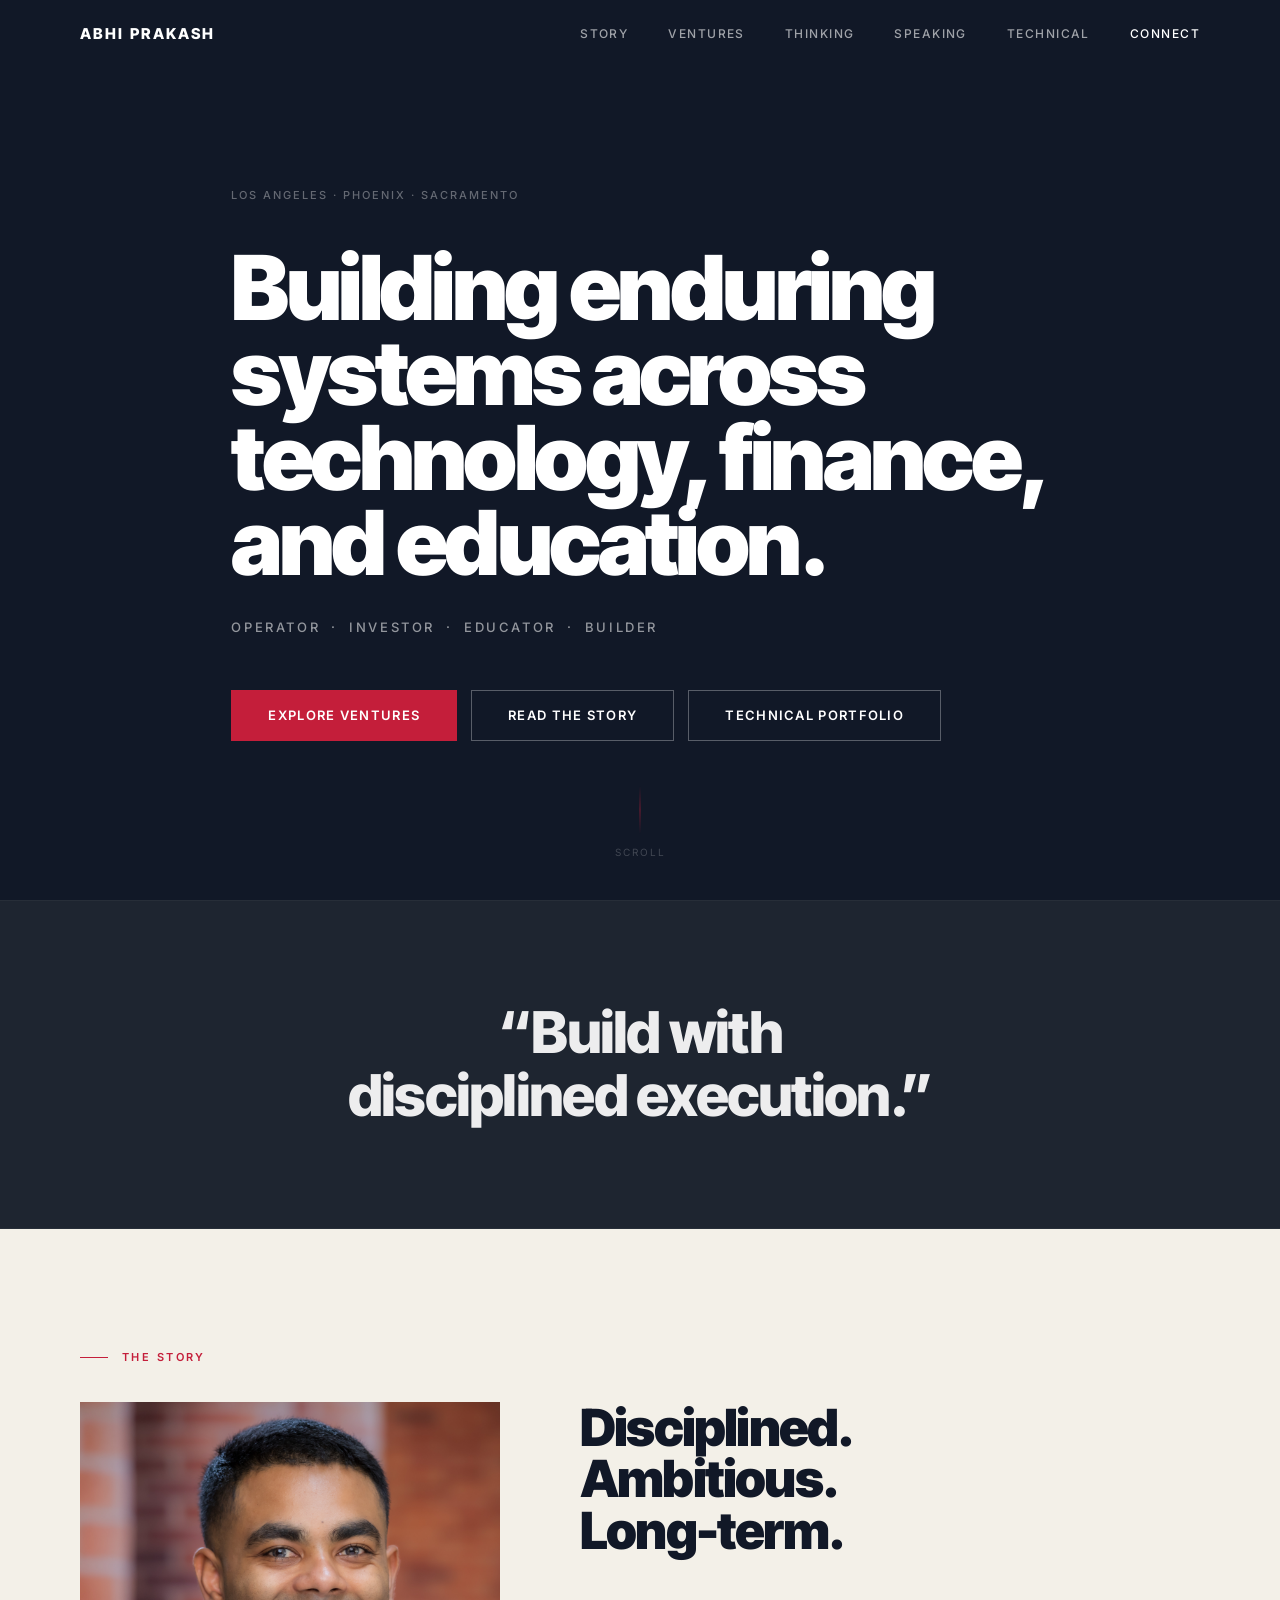
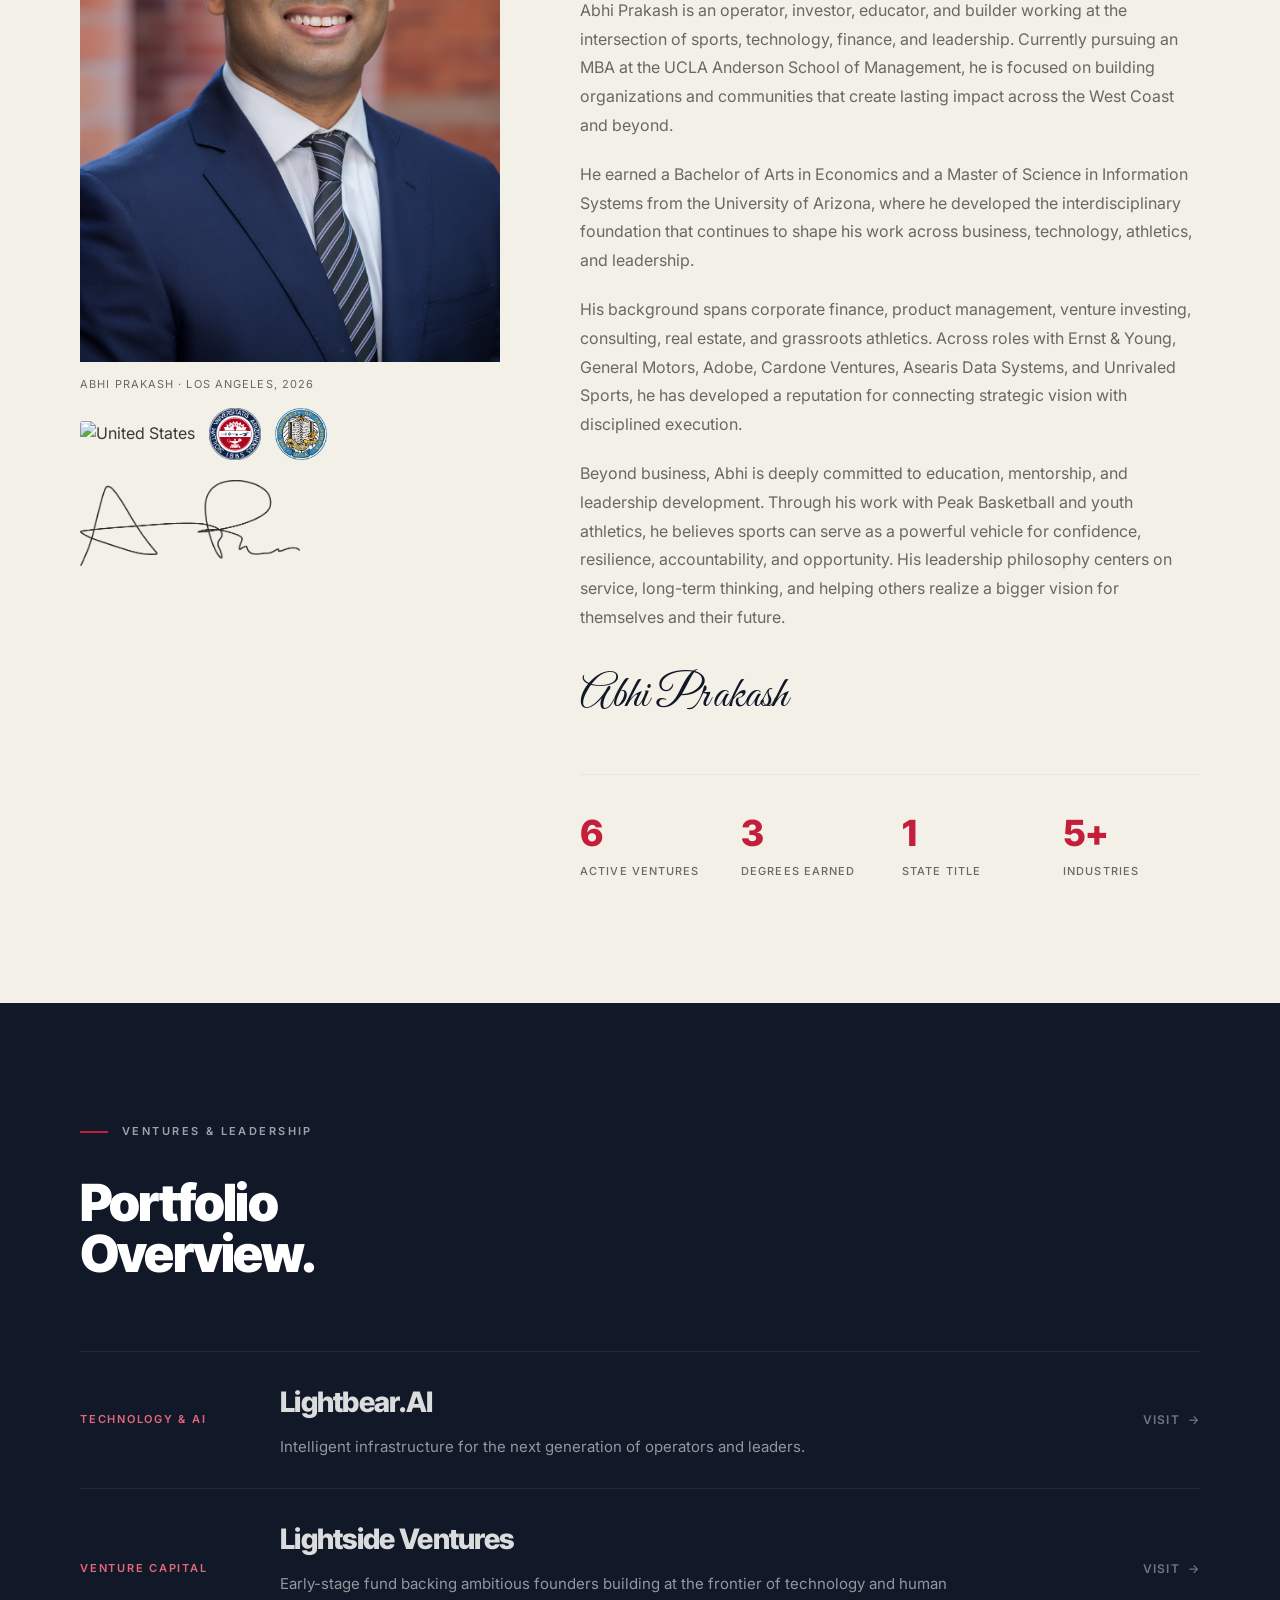
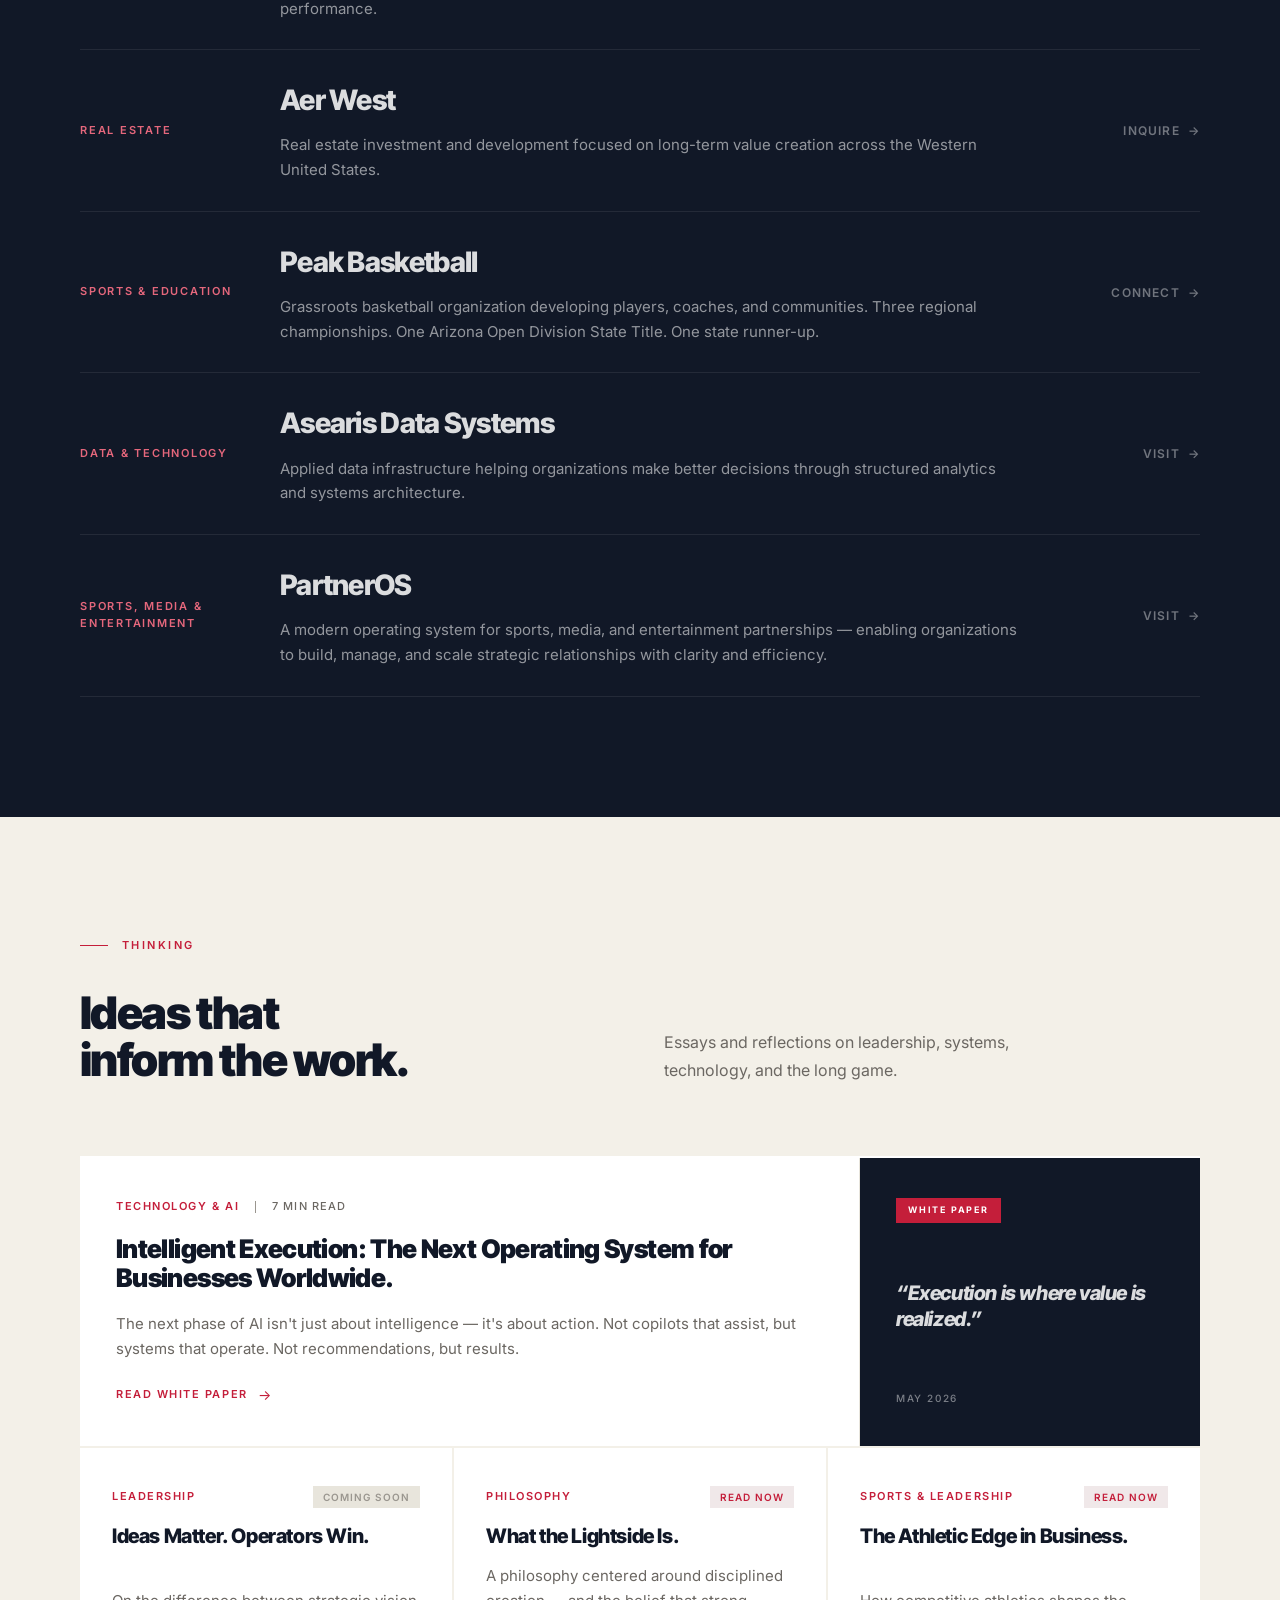
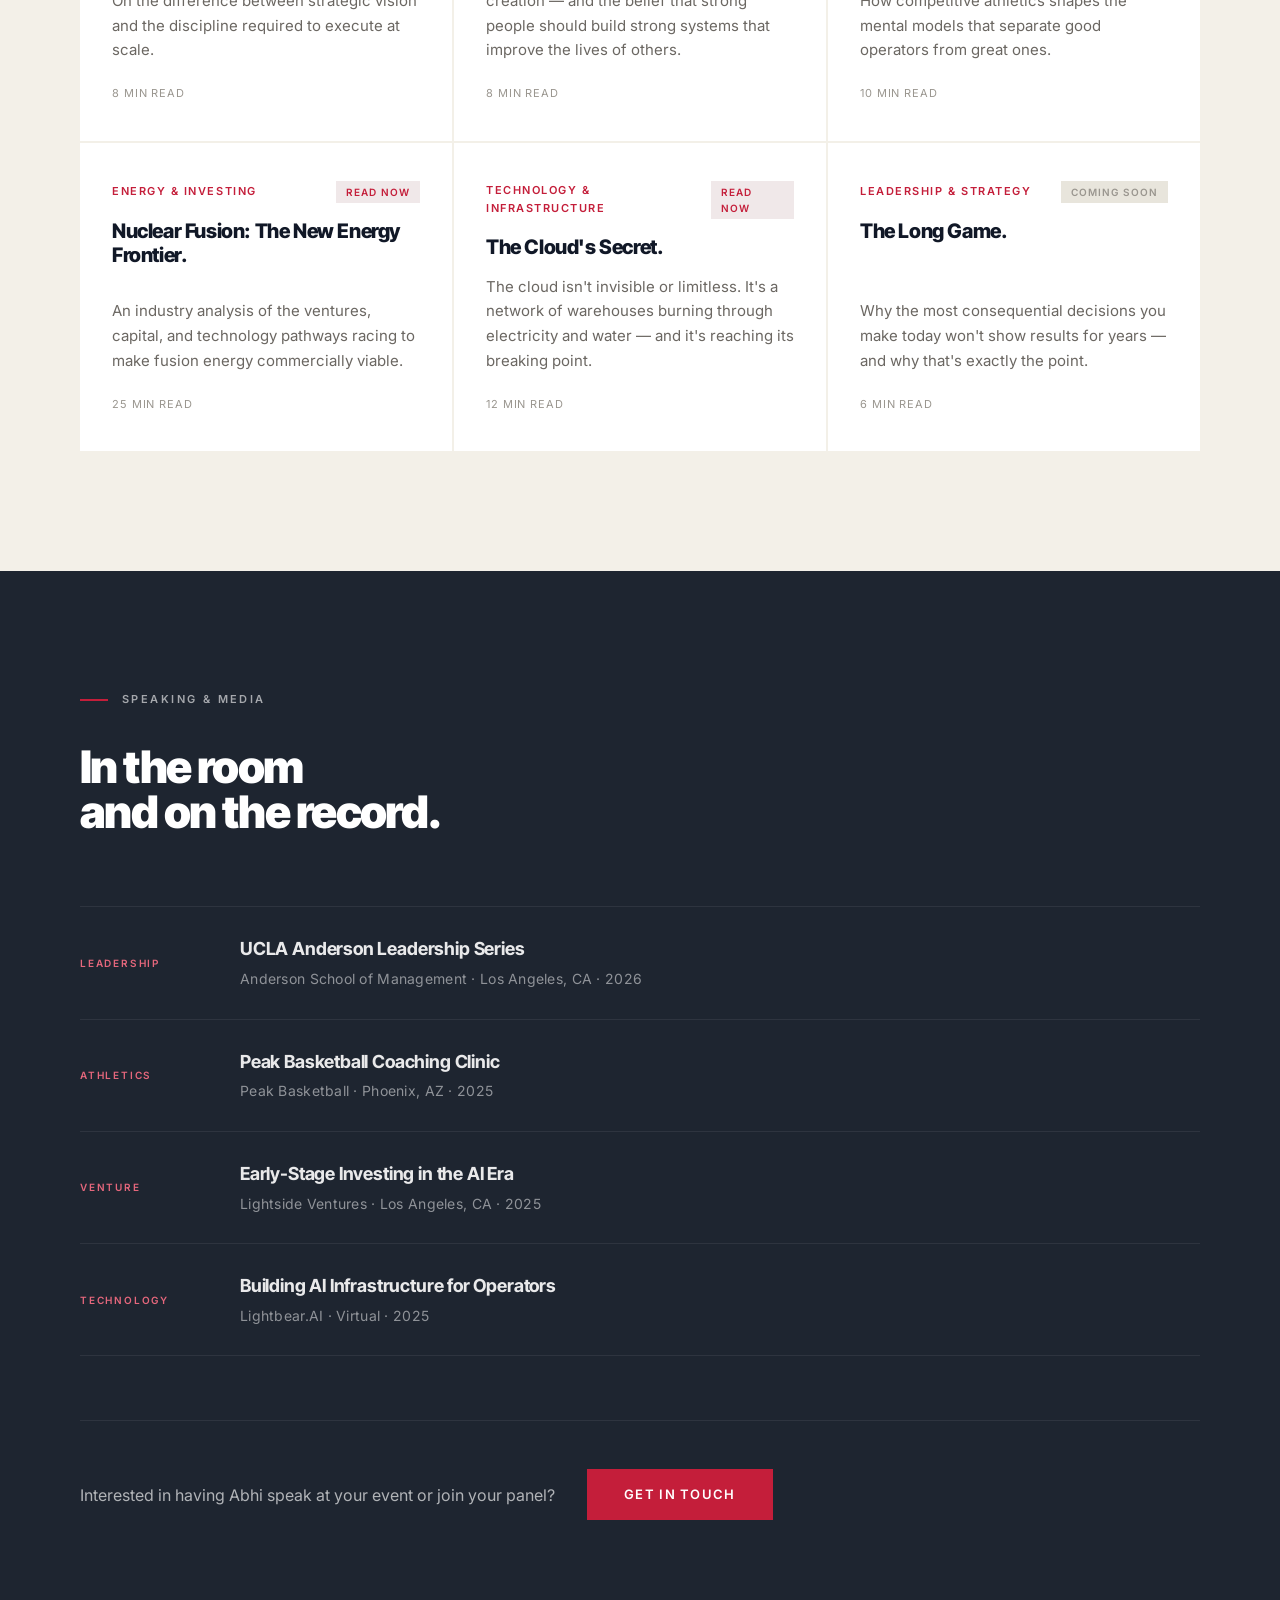
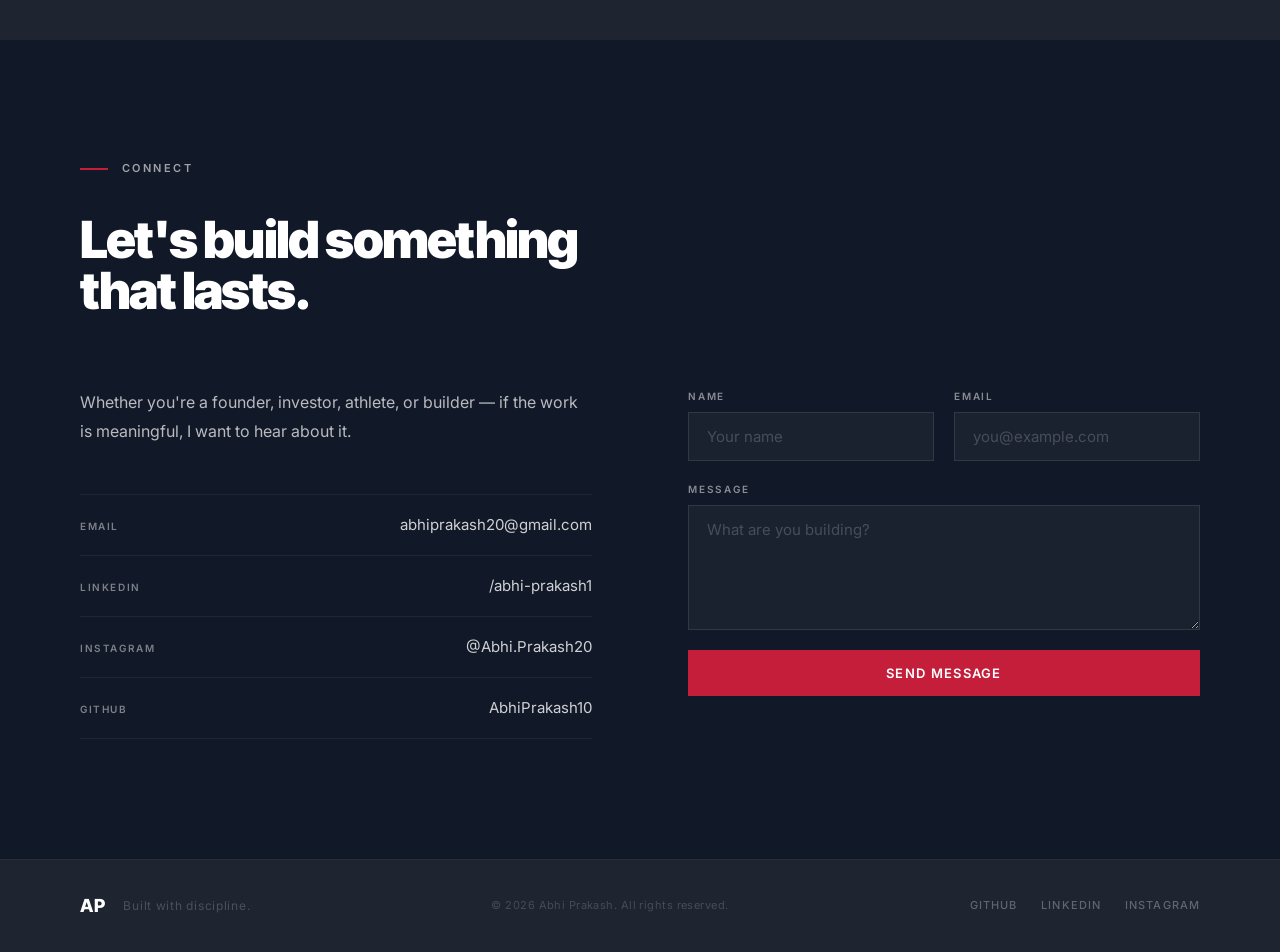
==== index.html @ 4db41b4f "Add technical portfolio page + homepage routing button New self-contained technical.html (Geist type" ====
<!DOCTYPE html>
<html lang="en">
<head>
  <meta charset="UTF-8" />
  <!-- Google tag (gtag.js) -->
  <script async src="https://www.googletagmanager.com/gtag/js?id=G-6EWRLB434Y"></script>
  <script>
    window.dataLayer = window.dataLayer || [];
    function gtag(){dataLayer.push(arguments);}
    gtag('js', new Date());
    gtag('config', 'G-6EWRLB434Y');
  </script>
  <meta name="viewport" content="width=device-width, initial-scale=1.0" />
  <title>Abhi Prakash — Operator. Investor. Educator.</title>
  <meta name="description" content="Abhi Prakash is an operator, investor, educator, and builder working across technology, sports, finance, and leadership." />
  <link rel="canonical" href="https://abhiprakash.com" />
  <link rel="icon" href="favicon.svg" type="image/svg+xml" />
  <link rel="stylesheet" href="styles.css" />
  <link rel="preconnect" href="https://fonts.googleapis.com" />
  <link rel="preconnect" href="https://fonts.gstatic.com" crossorigin />
  <link href="https://fonts.googleapis.com/css2?family=Inter:wght@300;400;500;600&family=Inter+Tight:ital,wght@0,700;0,800;0,900;1,800&family=Great+Vibes&display=swap" rel="stylesheet" />
  <meta property="og:type"        content="website" />
  <meta property="og:title"       content="Abhi Prakash — Operator. Investor. Educator." />
  <meta property="og:description" content="Building enduring systems across technology, finance, and education." />
  <meta property="og:image"       content="https://abhiprakash.com/og-image.jpg" />
  <meta property="og:url"         content="https://abhiprakash.com" />
  <meta name="twitter:card"        content="summary_large_image" />
  <meta name="twitter:title"       content="Abhi Prakash — Operator. Investor. Educator." />
  <meta name="twitter:description" content="Building enduring systems across technology, finance, and education." />
  <meta name="twitter:image"       content="https://abhiprakash.com/og-image.jpg" />
</head>
<body>

  <!-- ── SKIP NAV ── -->
  <a href="#hero" class="skip-link">Skip to main content</a>

  <!-- ── NAV ── -->
  <header class="nav" id="nav">
    <div class="nav__inner">
      <a href="#hero" class="nav__logo">ABHI PRAKASH</a>
      <nav class="nav__links" aria-label="Primary">
        <a href="#story" class="nav__link">Story</a>
        <a href="#ventures" class="nav__link">Ventures</a>
        <a href="#thinking" class="nav__link">Thinking</a>
        <a href="#speaking" class="nav__link">Speaking</a>
        <a href="technical.html" class="nav__link">Technical</a>
        <a href="#contact" class="nav__link nav__link--accent">Connect</a>
      </nav>
      <button class="nav__toggle" id="navToggle" aria-label="Open menu" aria-expanded="false" aria-controls="navDrawer">
        <span></span><span></span>
      </button>
    </div>
    <nav class="nav__drawer" id="navDrawer" aria-label="Mobile">
      <a href="#story" class="nav__drawer-link">Story</a>
      <a href="#ventures" class="nav__drawer-link">Ventures</a>
      <a href="#thinking" class="nav__drawer-link">Thinking</a>
      <a href="#speaking" class="nav__drawer-link">Speaking</a>
      <a href="technical.html" class="nav__drawer-link">Technical</a>
        <a href="#contact" class="nav__drawer-link">Connect</a>
    </nav>
  </header>

  <!-- ── HERO ── -->
  <section class="hero" id="hero" tabindex="-1">
    <div class="hero__inner">
      <div class="hero__eyebrow">
        <span>Los Angeles &middot; Phoenix &middot; Sacramento</span>
      </div>
      <h1 class="hero__headline">
        Building enduring<br>
        systems across<br>
        technology, finance,<br>
        and education.
      </h1>
      <p class="hero__descriptor">Operator &nbsp;&middot;&nbsp; Investor &nbsp;&middot;&nbsp; Educator &nbsp;&middot;&nbsp; Builder</p>
      <div class="hero__actions">
        <a href="#ventures" class="btn btn--red">Explore Ventures</a>
        <a href="#story" class="btn btn--ghost">Read the Story</a>
        <a href="technical.html" class="btn btn--ghost">Technical Portfolio</a>
      </div>
    </div>
    <div class="hero__scroll">
      <div class="hero__scroll-line"></div>
      <span class="hero__scroll-label">Scroll</span>
    </div>
  </section>

  <!-- ── MANIFESTO BAND ── -->
  <div class="manifesto">
    <p class="manifesto__quote">
      &ldquo;Build with<br>disciplined execution.&rdquo;
    </p>
  </div>

  <!-- ── STORY ── -->
  <section class="story" id="story">
    <div class="container">
      <div class="eyebrow">
        <span class="eyebrow__line"></span>
        <span class="eyebrow__text">The Story</span>
      </div>
      <div class="story__layout">
        <div class="story__photo-col">
          <div class="story__photo-frame">
            <img src="Prakash_Abhi-015.jpg" alt="Abhi Prakash" class="story__photo" />
          </div>
          <p class="story__caption">Abhi Prakash &middot; Los Angeles, 2026</p>
          <div class="story__badges">
            <img src="https://flagcdn.com/w80/us.png" alt="United States" class="story__badge story__badge--flag" title="United States" />
            <img src="ua-seal.png" alt="University of Arizona" class="story__badge story__badge--seal" title="University of Arizona" />
            <img src="ucla-seal.png" alt="UCLA Anderson" class="story__badge story__badge--seal" title="UCLA Anderson School of Management" />
          </div>
          <img src="signature.png" alt="Abhi Prakash signature" class="story__photo-sig" />
        </div>
        <div class="story__content-col">
          <h2 class="story__headline">Disciplined.<br>Ambitious.<br>Long-term.</h2>
          <div class="story__bio">
            <p>Abhi Prakash is an operator, investor, educator, and builder working at the intersection of sports, technology, finance, and leadership. Currently pursuing an MBA at the UCLA Anderson School of Management, he is focused on building organizations and communities that create lasting impact across the West Coast and beyond.</p>
            <p>He earned a Bachelor of Arts in Economics and a Master of Science in Information Systems from the University of Arizona, where he developed the interdisciplinary foundation that continues to shape his work across business, technology, athletics, and leadership.</p>
            <p>His background spans corporate finance, product management, venture investing, consulting, real estate, and grassroots athletics. Across roles with Ernst &amp; Young, General Motors, Adobe, Cardone Ventures, Asearis Data Systems, and Unrivaled Sports, he has developed a reputation for connecting strategic vision with disciplined execution.</p>
            <p>Beyond business, Abhi is deeply committed to education, mentorship, and leadership development. Through his work with Peak Basketball and youth athletics, he believes sports can serve as a powerful vehicle for confidence, resilience, accountability, and opportunity. His leadership philosophy centers on service, long-term thinking, and helping others realize a bigger vision for themselves and their future.</p>
          </div>
          <div class="story__signature">
            <span class="story__signature__text">Abhi Prakash</span>
          </div>
          <div class="story__stats">
            <div class="story__stat">
              <span class="story__stat-n">6</span>
              <span class="story__stat-l">Active Ventures</span>
            </div>
            <div class="story__stat">
              <span class="story__stat-n">3</span>
              <span class="story__stat-l">Degrees Earned</span>
            </div>
            <div class="story__stat">
              <span class="story__stat-n">1</span>
              <span class="story__stat-l">State Title</span>
            </div>
            <div class="story__stat">
              <span class="story__stat-n">5+</span>
              <span class="story__stat-l">Industries</span>
            </div>
          </div>
        </div>
      </div>
    </div>
  </section>

  <!-- ── VENTURES ── -->
  <section class="ventures" id="ventures">
    <div class="container">
      <div class="eyebrow eyebrow--light">
        <span class="eyebrow__line"></span>
        <span class="eyebrow__text">Ventures &amp; Leadership</span>
      </div>
      <h2 class="ventures__headline">Portfolio<br>Overview.</h2>
      <div class="ventures__list">

        <div class="venture-item reveal">
          <div class="venture-item__left">
            <span class="venture-cat">Technology &amp; AI</span>
          </div>
          <div class="venture-item__center">
            <h3 class="venture-name">Lightbear.AI</h3>
            <p class="venture-desc">Intelligent infrastructure for the next generation of operators and leaders.</p>
          </div>
          <div class="venture-item__right">
            <a href="https://lightbear.ai" target="_blank" rel="noopener" class="venture-link">Visit <span class="venture-arrow">→</span></a>
          </div>
        </div>

        <div class="venture-item reveal">
          <div class="venture-item__left">
            <span class="venture-cat">Venture Capital</span>
          </div>
          <div class="venture-item__center">
            <h3 class="venture-name">Lightside Ventures</h3>
            <p class="venture-desc">Early-stage fund backing ambitious founders building at the frontier of technology and human performance.</p>
          </div>
          <div class="venture-item__right">
            <a href="https://lightside.vc" target="_blank" rel="noopener" class="venture-link">Visit <span class="venture-arrow">→</span></a>
          </div>
        </div>

        <div class="venture-item reveal">
          <div class="venture-item__left">
            <span class="venture-cat">Real Estate</span>
          </div>
          <div class="venture-item__center">
            <h3 class="venture-name">Aer West</h3>
            <p class="venture-desc">Real estate investment and development focused on long-term value creation across the Western United States.</p>
          </div>
          <div class="venture-item__right">
            <a href="#contact" class="venture-link">Inquire <span class="venture-arrow">→</span></a>
          </div>
        </div>

        <div class="venture-item reveal">
          <div class="venture-item__left">
            <span class="venture-cat">Sports &amp; Education</span>
          </div>
          <div class="venture-item__center">
            <h3 class="venture-name">Peak Basketball</h3>
            <p class="venture-desc">Grassroots basketball organization developing players, coaches, and communities. Three regional championships. One Arizona Open Division State Title. One state runner-up.</p>
          </div>
          <div class="venture-item__right">
            <a href="#contact" class="venture-link">Connect <span class="venture-arrow">→</span></a>
          </div>
        </div>

        <div class="venture-item reveal">
          <div class="venture-item__left">
            <span class="venture-cat">Data &amp; Technology</span>
          </div>
          <div class="venture-item__center">
            <h3 class="venture-name">Asearis Data Systems</h3>
            <p class="venture-desc">Applied data infrastructure helping organizations make better decisions through structured analytics and systems architecture.</p>
          </div>
          <div class="venture-item__right">
            <a href="https://asearis.com" target="_blank" rel="noopener" class="venture-link">Visit <span class="venture-arrow">→</span></a>
          </div>
        </div>

        <div class="venture-item reveal">
          <div class="venture-item__left">
            <span class="venture-cat">Sports, Media &amp; Entertainment</span>
          </div>
          <div class="venture-item__center">
            <h3 class="venture-name">PartnerOS</h3>
            <p class="venture-desc">A modern operating system for sports, media, and entertainment partnerships — enabling organizations to build, manage, and scale strategic relationships with clarity and efficiency.</p>
          </div>
          <div class="venture-item__right">
            <a href="https://partneros.xyz" target="_blank" rel="noopener" class="venture-link">Visit <span class="venture-arrow">→</span></a>
          </div>
        </div>

      </div>
    </div>
  </section>

  <!-- ── THINKING ── -->
  <section class="thinking" id="thinking">
    <div class="container">
      <div class="thinking__header">
        <div>
          <div class="eyebrow">
            <span class="eyebrow__line"></span>
            <span class="eyebrow__text">Thinking</span>
          </div>
          <h2 class="thinking__headline">Ideas that<br>inform the work.</h2>
        </div>
        <p class="thinking__sub">Essays and reflections on leadership, systems, technology, and the long game.</p>
      </div>
      <a href="intelligent-execution.html" class="article-featured reveal">
        <div class="article-featured__left">
          <div class="article-featured__meta">
            <span class="article-cat">Technology &amp; AI</span>
            <span class="article-featured__sep"></span>
            <span class="article-featured__time">7 min read</span>
          </div>
          <h3 class="article-featured__title">Intelligent Execution: The Next Operating System for Businesses Worldwide.</h3>
          <p class="article-featured__excerpt">The next phase of AI isn't just about intelligence — it's about action. Not copilots that assist, but systems that operate. Not recommendations, but results.</p>
          <div class="article-featured__cta">
            <span class="article-featured__read">Read White Paper</span>
            <span class="article-featured__arrow">→</span>
          </div>
        </div>
        <div class="article-featured__right">
          <span class="article-featured__badge">White Paper</span>
          <p class="article-featured__pull">&ldquo;Execution is where value is realized.&rdquo;</p>
          <span class="article-featured__date">May 2026</span>
        </div>
      </a>

      <div class="thinking__grid">

        <article class="article-card article-card--coming-soon reveal">
          <div class="article-card__top">
            <span class="article-cat">Leadership</span>
            <span class="article-status">Coming Soon</span>
          </div>
          <h3 class="article-title">Ideas Matter. Operators Win.</h3>
          <p class="article-excerpt">On the difference between strategic vision and the discipline required to execute at scale.</p>
          <div class="article-card__footer">
            <span class="article-time">8 min read</span>
          </div>
        </article>

        <a href="lightside.html" class="article-card reveal" style="display:flex;flex-direction:column;gap:16px;text-decoration:none;">
          <div class="article-card__top">
            <span class="article-cat">Philosophy</span>
            <span class="article-status" style="background:rgba(110,31,40,.1);color:var(--red);">Read Now</span>
          </div>
          <h3 class="article-title">What the Lightside Is.</h3>
          <p class="article-excerpt">A philosophy centered around disciplined creation — and the belief that strong people should build strong systems that improve the lives of others.</p>
          <div class="article-card__footer">
            <span class="article-time">8 min read</span>
          </div>
        </a>

        <a href="athletic-edge.html" class="article-card reveal" style="display:flex;flex-direction:column;gap:16px;text-decoration:none;">
          <div class="article-card__top">
            <span class="article-cat">Sports &amp; Leadership</span>
            <span class="article-status" style="background:rgba(110,31,40,.1);color:var(--red);">Read Now</span>
          </div>
          <h3 class="article-title">The Athletic Edge in Business.</h3>
          <p class="article-excerpt">How competitive athletics shapes the mental models that separate good operators from great ones.</p>
          <div class="article-card__footer">
            <span class="article-time">10 min read</span>
          </div>
        </a>

        <a href="fusion-energy.html" class="article-card reveal" style="display:flex;flex-direction:column;gap:16px;text-decoration:none;">
          <div class="article-card__top">
            <span class="article-cat">Energy &amp; Investing</span>
            <span class="article-status" style="background:rgba(110,31,40,.1);color:var(--red);">Read Now</span>
          </div>
          <h3 class="article-title">Nuclear Fusion: The New Energy Frontier.</h3>
          <p class="article-excerpt">An industry analysis of the ventures, capital, and technology pathways racing to make fusion energy commercially viable.</p>
          <div class="article-card__footer">
            <span class="article-time">25 min read</span>
          </div>
        </a>

        <a href="cloud-secret.html" class="article-card reveal" style="display:flex;flex-direction:column;gap:16px;text-decoration:none;">
          <div class="article-card__top">
            <span class="article-cat">Technology &amp; Infrastructure</span>
            <span class="article-status" style="background:rgba(110,31,40,.1);color:var(--red);">Read Now</span>
          </div>
          <h3 class="article-title">The Cloud's Secret.</h3>
          <p class="article-excerpt">The cloud isn't invisible or limitless. It's a network of warehouses burning through electricity and water — and it's reaching its breaking point.</p>
          <div class="article-card__footer">
            <span class="article-time">12 min read</span>
          </div>
        </a>

        <article class="article-card article-card--coming-soon reveal">
          <div class="article-card__top">
            <span class="article-cat">Leadership &amp; Strategy</span>
            <span class="article-status">Coming Soon</span>
          </div>
          <h3 class="article-title">The Long Game.</h3>
          <p class="article-excerpt">Why the most consequential decisions you make today won't show results for years — and why that's exactly the point.</p>
          <div class="article-card__footer">
            <span class="article-time">6 min read</span>
          </div>
        </article>

      </div>
    </div>
  </section>

  <!-- ── SPEAKING ── -->
  <section class="speaking" id="speaking">
    <div class="container">
      <div class="eyebrow eyebrow--light">
        <span class="eyebrow__line"></span>
        <span class="eyebrow__text">Speaking &amp; Media</span>
      </div>
      <h2 class="speaking__headline">In the room<br>and on the record.</h2>
      <div class="speaking__list">

        <div class="speaking-item reveal">
          <span class="speaking-type">Leadership</span>
          <div class="speaking-info">
            <h3>UCLA Anderson Leadership Series</h3>
            <p>Anderson School of Management &middot; Los Angeles, CA &middot; 2026</p>
          </div>
        </div>

        <div class="speaking-item reveal">
          <span class="speaking-type">Athletics</span>
          <div class="speaking-info">
            <h3>Peak Basketball Coaching Clinic</h3>
            <p>Peak Basketball &middot; Phoenix, AZ &middot; 2025</p>
          </div>
        </div>

        <div class="speaking-item reveal">
          <span class="speaking-type">Venture</span>
          <div class="speaking-info">
            <h3>Early-Stage Investing in the AI Era</h3>
            <p>Lightside Ventures &middot; Los Angeles, CA &middot; 2025</p>
          </div>
        </div>

        <div class="speaking-item reveal">
          <span class="speaking-type">Technology</span>
          <div class="speaking-info">
            <h3>Building AI Infrastructure for Operators</h3>
            <p>Lightbear.AI &middot; Virtual &middot; 2025</p>
          </div>
        </div>

      </div>
      <div class="speaking__cta reveal">
        <p>Interested in having Abhi speak at your event or join your panel?</p>
        <a href="#contact" class="btn btn--red">Get in Touch</a>
      </div>
    </div>
  </section>

  <!-- ── CONTACT ── -->
  <section class="contact" id="contact">
    <div class="container">
      <div class="eyebrow eyebrow--light">
        <span class="eyebrow__line"></span>
        <span class="eyebrow__text">Connect</span>
      </div>
      <h2 class="contact__headline">Let's build something<br>that lasts.</h2>
      <div class="contact__layout">
        <div class="contact__info reveal">
          <p class="contact__intro">Whether you're a founder, investor, athlete, or builder — if the work is meaningful, I want to hear about it.</p>
          <div class="contact__links">
            <a href="mailto:abhiprakash20@gmail.com" class="contact__link">
              <span class="contact__link-label">Email</span>
              <span class="contact__link-value">abhiprakash20@gmail.com</span>
            </a>
            <a href="https://www.linkedin.com/in/abhi-prakash1/" target="_blank" rel="noopener" class="contact__link">
              <span class="contact__link-label">LinkedIn</span>
              <span class="contact__link-value">/abhi-prakash1</span>
            </a>
            <a href="https://www.instagram.com/Abhi.Prakash20/" target="_blank" rel="noopener" class="contact__link">
              <span class="contact__link-label">Instagram</span>
              <span class="contact__link-value">@Abhi.Prakash20</span>
            </a>
            <a href="https://github.com/AbhiPrakash10" target="_blank" rel="noopener" class="contact__link">
              <span class="contact__link-label">GitHub</span>
              <span class="contact__link-value">AbhiPrakash10</span>
            </a>
          </div>
        </div>
        <form class="contact__form reveal" id="contactForm" novalidate>
          <div class="form-row">
            <div class="form-group">
              <label for="name">Name</label>
              <input type="text" id="name" name="name" placeholder="Your name" required />
            </div>
            <div class="form-group">
              <label for="email">Email</label>
              <input type="email" id="email" name="email" placeholder="you@example.com" required />
            </div>
          </div>
          <div class="form-group">
            <label for="message">Message</label>
            <textarea id="message" name="message" rows="5" placeholder="What are you building?" required></textarea>
          </div>
          <input type="text" name="_gotcha" style="display:none" tabindex="-1" autocomplete="off" />
          <button type="submit" class="btn btn--red btn--full">Send Message</button>
          <p class="form-note" id="formNote"></p>
        </form>
      </div>
    </div>
  </section>

  <!-- ── FOOTER ── -->
  <footer class="footer">
    <div class="container footer__inner">
      <div class="footer__left">
        <span class="footer__logo">AP</span>
        <span class="footer__tagline">Built with discipline.</span>
      </div>
      <span class="footer__copy">&copy; 2026 Abhi Prakash. All rights reserved.</span>
      <div class="footer__links">
        <a href="https://github.com/AbhiPrakash10" target="_blank" rel="noopener">GitHub</a>
        <a href="https://www.linkedin.com/in/abhi-prakash1/" target="_blank" rel="noopener">LinkedIn</a>
        <a href="https://www.instagram.com/Abhi.Prakash20/" target="_blank" rel="noopener">Instagram</a>
      </div>
    </div>
  </footer>

  <script src="script.js"></script>
</body>
</html>
---- styles.css ----
/* ═══════════════════════════════════════════
   ABHI PRAKASH — Executive Portfolio
   Design System: Obsidian · Warm White · Red
   ═══════════════════════════════════════════ */

/* ── 1. Variables & Reset ── */
*, *::before, *::after { box-sizing: border-box; margin: 0; padding: 0; }

:root {
  --midnight:   #111827;
  --graphite:   #1E2530;
  --off-white:  #F3F0E8;
  --white:      #FFFFFF;
  --red:        #C41E3A;  /* Cardinal Red — vibrant, premium; 5.3:1 on off-white, 6.0:1 on white */
  --red-hover:  #A5182F;  /* darker for hover/active states */
  --red-dark:   #E5677C;  /* accessible red for dark backgrounds — 5.6:1 on midnight, 4.8:1 on graphite */
  --steel:      #324A5F;

  --gray-100:   #E8E5DC;
  --gray-300:   #9A968F; /* was #B8B4A8 — darkened for better contrast */
  --gray-500:   #6B6762; /* was #7A7670 — now passes 4.5:1 on white and off-white */
  --gray-700:   #3A3830;

  --font-display:    'Inter Tight', 'Helvetica Neue', 'Arial Black', sans-serif;
  --font-body:       'Inter', system-ui, -apple-system, sans-serif;
  --font-signature:  'Great Vibes', cursive;

  --nav-h: 68px;
  --container: 1200px;
  --ease: cubic-bezier(0.25, 0.46, 0.45, 0.94);
}

html {
  scroll-behavior: smooth;
  font-size: 16px;
  -webkit-text-size-adjust: 100%;
}

body {
  font-family: var(--font-body);
  background: var(--white);
  color: var(--gray-700);
  line-height: 1.6;
  -webkit-font-smoothing: antialiased;
  -moz-osx-font-smoothing: grayscale;
  overflow-x: hidden;
}

img { display: block; max-width: 100%; height: auto; }
a { color: inherit; text-decoration: none; }
button { cursor: pointer; font-family: var(--font-body); }

/* ── 2. Layout ── */
.container {
  max-width: var(--container);
  margin: 0 auto;
  padding: 0 40px;
}
@media (max-width: 768px) { .container { padding: 0 24px; } }

/* ── 3. Eyebrow Labels ── */
.eyebrow {
  display: flex;
  align-items: center;
  gap: 14px;
  margin-bottom: 36px;
}
.eyebrow__line {
  display: block;
  width: 28px;
  height: 1.5px;
  background: var(--red);
  flex-shrink: 0;
}
.eyebrow__text {
  font-family: var(--font-body);
  font-size: 0.6875rem;
  font-weight: 600;
  letter-spacing: 0.22em;
  text-transform: uppercase;
  color: var(--red);
}
.eyebrow--light .eyebrow__text { color: rgba(255,255,255,.6); } /* was .4 — now passes 4.5:1 on dark backgrounds */
.eyebrow--light .eyebrow__line { background: var(--red); }

/* ── 4. Buttons ── */
.btn {
  display: inline-flex;
  align-items: center;
  gap: 10px;
  padding: 14px 36px;
  font-family: var(--font-body);
  font-size: 0.8125rem;
  font-weight: 600;
  letter-spacing: 0.1em;
  text-transform: uppercase;
  white-space: nowrap;
  border: 1px solid transparent;
  transition: background 0.22s var(--ease), color 0.22s var(--ease), border-color 0.22s var(--ease);
}
.btn--red {
  background: var(--red);
  color: var(--white);
  border-color: var(--red);
}
.btn--red:hover { background: var(--red-hover); border-color: var(--red-hover); }
.btn--ghost {
  background: transparent;
  color: var(--white);
  border-color: rgba(255,255,255,.3);
}
.btn--ghost:hover { border-color: var(--white); background: rgba(255,255,255,.05); }
.btn--full { width: 100%; justify-content: center; }

/* ── 5. Navigation ── */
.nav {
  position: fixed;
  top: 0; left: 0; right: 0;
  z-index: 100;
  transition: background 0.3s var(--ease), border-color 0.3s var(--ease);
  border-bottom: 1px solid transparent;
}
.nav.scrolled {
  background: rgba(17, 24, 39, 0.97);
  backdrop-filter: blur(16px);
  -webkit-backdrop-filter: blur(16px);
  border-bottom-color: rgba(255,255,255,.06);
}
.nav__inner {
  max-width: var(--container);
  margin: 0 auto;
  padding: 0 40px;
  height: var(--nav-h);
  display: flex;
  align-items: center;
  justify-content: space-between;
}
.nav__logo {
  font-family: var(--font-display);
  font-weight: 800;
  font-size: 0.9375rem;
  color: var(--white);
  letter-spacing: 0.14em;
  text-transform: uppercase;
  transition: color 0.2s;
}
.nav__logo:hover { color: rgba(255,255,255,.7); }
.nav__links {
  display: flex;
  align-items: center;
  gap: 40px;
}
.nav__link {
  font-size: 0.75rem;
  font-weight: 500;
  letter-spacing: 0.12em;
  text-transform: uppercase;
  color: rgba(255,255,255,.6);
  transition: color 0.2s;
  position: relative;
}
.nav__link::after {
  content: '';
  position: absolute;
  bottom: -3px; left: 0;
  width: 0; height: 1px;
  background: var(--red);
  transition: width 0.25s var(--ease);
}
.nav__link:hover { color: var(--white); }
.nav__link:hover::after { width: 100%; }
.nav__link--accent { color: var(--white); }

.nav__toggle {
  display: none;
  flex-direction: column;
  gap: 6px;
  background: none;
  border: none;
  padding: 4px;
}
.nav__toggle span {
  display: block;
  width: 22px; height: 1.5px;
  background: var(--white);
  transition: all 0.25s;
}
.nav__toggle.open span:first-child { transform: translateY(7.5px) rotate(45deg); }
.nav__toggle.open span:last-child  { transform: translateY(-7.5px) rotate(-45deg); }

.nav__drawer {
  display: none;
  flex-direction: column;
  background: rgba(17,24,39,.98);
  border-top: 1px solid rgba(255,255,255,.06);
  padding: 16px 40px 28px;
}
.nav__drawer.open { display: flex; }
.nav__drawer-link {
  color: rgba(255,255,255,.7);
  font-size: 1rem;
  font-weight: 500;
  padding: 14px 0;
  border-bottom: 1px solid rgba(255,255,255,.06);
  transition: color 0.2s;
}
.nav__drawer-link:last-child { border-bottom: none; }
.nav__drawer-link:hover { color: var(--white); }

@media (max-width: 768px) {
  .nav__links { display: none; }
  .nav__toggle { display: flex; }
  .nav__inner { padding: 0 24px; }
  .nav__drawer { padding: 16px 24px 28px; }
}

/* ── 6. Hero ── */
.hero {
  position: relative;
  min-height: 100vh;
  background: var(--midnight);
  display: flex;
  flex-direction: column;
  justify-content: center;
  overflow: hidden;
}
.hero__inner {
  max-width: var(--container);
  margin: 0 auto;
  padding: calc(var(--nav-h) + 60px) 40px 100px;
  position: relative;
  z-index: 1;
}
.hero__eyebrow {
  display: flex;
  align-items: center;
  gap: 20px;
  margin-bottom: 40px;
  opacity: 0;
  animation: fadeUp 0.7s 0.1s var(--ease) forwards;
}
.hero__eyebrow span {
  font-size: 0.6875rem;
  font-weight: 500;
  letter-spacing: 0.18em;
  text-transform: uppercase;
  color: rgba(255,255,255,.35);
}
.hero__eyebrow-sep {
  display: block;
  width: 20px;
  height: 1px;
  background: rgba(255,255,255,.2) !important;
  letter-spacing: 0 !important;
}
.hero__headline {
  font-family: var(--font-display);
  font-weight: 900;
  font-size: clamp(3.25rem, 7vw, 7rem);
  line-height: 0.95;
  letter-spacing: -0.04em;
  color: var(--white);
  margin-bottom: 32px;
  opacity: 0;
  animation: fadeUp 0.8s 0.3s var(--ease) forwards;
}
.hero__descriptor {
  font-size: 0.8125rem;
  font-weight: 500;
  letter-spacing: 0.2em;
  text-transform: uppercase;
  color: rgba(255,255,255,.55); /* was .35 — improved readability */
  margin-bottom: 52px;
  opacity: 0;
  animation: fadeUp 0.7s 0.5s var(--ease) forwards;
}
.hero__actions {
  display: flex;
  gap: 14px;
  flex-wrap: wrap;
  opacity: 0;
  animation: fadeUp 0.7s 0.65s var(--ease) forwards;
}
.hero__scroll {
  position: absolute;
  bottom: 40px;
  left: 50%;
  transform: translateX(-50%);
  display: flex;
  flex-direction: column;
  align-items: center;
  gap: 10px;
  z-index: 1;
  opacity: 0;
  animation: fadeIn 0.8s 1.2s var(--ease) forwards;
}
.hero__scroll-line {
  width: 1px;
  height: 48px;
  background: linear-gradient(to bottom, transparent, rgba(196,30,58,.6), transparent);
  animation: scrollPulse 2.5s 1.5s ease-in-out infinite;
}
.hero__scroll-label {
  font-size: 0.625rem;
  letter-spacing: 0.2em;
  text-transform: uppercase;
  color: rgba(255,255,255,.2);
}

@media (max-width: 768px) {
  .hero__inner { padding: calc(var(--nav-h) + 40px) 24px 80px; }
  .hero__eyebrow { flex-direction: column; align-items: flex-start; gap: 8px; }
  .hero__eyebrow-sep { display: none !important; }
  .hero__actions { flex-direction: column; }
  .hero__actions .btn { justify-content: center; }
}

/* ── 7. Manifesto Band ── */
.manifesto {
  background: var(--graphite);
  padding: 100px 40px;
  text-align: center;
  border-top: 1px solid rgba(255,255,255,.04);
  border-bottom: 1px solid rgba(255,255,255,.04);
}
.manifesto__quote {
  font-family: var(--font-display);
  font-weight: 800;
  font-size: clamp(2.25rem, 4.5vw, 4.5rem);
  letter-spacing: -0.03em;
  line-height: 1.1;
  color: var(--white);
  opacity: 0.92;
}
@media (max-width: 768px) { .manifesto { padding: 72px 24px; } }

/* ── 8. Story ── */
.story {
  background: var(--off-white);
  padding: 120px 0;
}
.story__layout {
  display: grid;
  grid-template-columns: 420px 1fr;
  gap: 80px;
  align-items: start;
}
.story__photo-frame {
  aspect-ratio: 3/4;
  overflow: hidden;
  background: var(--gray-100);
}
.story__photo {
  width: 100%;
  height: 100%;
  object-fit: cover;
  object-position: center top;
  display: block;
  transition: transform 0.8s var(--ease);
}
.story__photo-frame:hover .story__photo { transform: scale(1.02); }
.story__caption {
  font-size: 0.6875rem;
  letter-spacing: 0.1em;
  text-transform: uppercase;
  color: var(--gray-500);
  margin-top: 14px;
}
.story__badges {
  display: flex;
  align-items: center;
  gap: 14px;
  margin-top: 14px;
}
.story__badge--flag {
  display: block;
  height: 26px;
  width: auto;
  border-radius: 3px;
}
.story__badge--seal {
  display: block;
  height: 52px;
  width: 52px;
  object-fit: contain;
}
.story__photo-sig {
  display: block;
  width: 220px;
  margin-top: 20px;
  mix-blend-mode: multiply; /* removes white bg — ink sits on off-white naturally */
  opacity: 0.82;
}
.story__headline {
  font-family: var(--font-display);
  font-weight: 900;
  font-size: clamp(2.5rem, 4vw, 4.5rem);
  letter-spacing: -0.035em;
  line-height: 1.0;
  color: var(--midnight);
  margin-bottom: 40px;
}
.story__bio p {
  font-size: 1rem;
  line-height: 1.8;
  color: var(--gray-500);
  margin-bottom: 20px;
}
.story__bio p:last-child { margin-bottom: 0; }
.story__signature {
  margin-top: 40px;
}
.story__signature__text {
  font-family: var(--font-signature);
  font-weight: 400;
  font-size: 2.75rem;
  line-height: 1.15;
  color: var(--midnight);
  display: block;
  letter-spacing: 0;
}
.story__stats {
  display: grid;
  grid-template-columns: repeat(4, 1fr);
  gap: 24px;
  margin-top: 52px;
  padding-top: 40px;
  border-top: 1px solid var(--gray-100);
}
.story__stat-n {
  display: block;
  font-family: var(--font-display);
  font-weight: 800;
  font-size: 2.25rem;
  letter-spacing: -0.03em;
  color: var(--red);
  line-height: 1;
  margin-bottom: 6px;
}
.story__stat-l {
  font-size: 0.6875rem;
  font-weight: 500;
  letter-spacing: 0.1em;
  text-transform: uppercase;
  color: var(--gray-500); /* was gray-300 — stat labels are meaningful content, need better contrast */
}

@media (max-width: 1024px) {
  .story__layout { grid-template-columns: 340px 1fr; gap: 56px; }
}
@media (max-width: 768px) {
  .story { padding: 80px 0; }
  .story__layout { grid-template-columns: 1fr; gap: 40px; }
  .story__photo-frame { aspect-ratio: 4/3; }
  .story__stats { grid-template-columns: repeat(2, 1fr); }
}

/* ── 9. Ventures ── */
.ventures {
  background: var(--midnight);
  padding: 120px 0;
}
.ventures__headline {
  font-family: var(--font-display);
  font-weight: 900;
  font-size: clamp(2.5rem, 4vw, 4.5rem);
  letter-spacing: -0.035em;
  line-height: 1.0;
  color: var(--white);
  margin-bottom: 72px;
}
.ventures__list { position: relative; }

.venture-item {
  display: grid;
  grid-template-columns: 160px 1fr 140px;
  gap: 40px;
  align-items: center;
  padding: 28px 0;
  border-top: 1px solid rgba(255,255,255,.08);
  position: relative;
  transition: background 0.25s var(--ease);
  cursor: default;
}
.venture-item:last-child { border-bottom: 1px solid rgba(255,255,255,.08); }
.venture-item::before {
  content: '';
  position: absolute;
  top: -1px; left: 0;
  height: 1px; width: 0;
  background: var(--red);
  transition: width 0.45s var(--ease);
}
.venture-item:hover::before { width: 100%; }
.venture-item:hover .venture-name { color: var(--white); }

.venture-cat {
  display: block;
  font-size: 0.6875rem;
  font-weight: 600;
  letter-spacing: 0.16em;
  text-transform: uppercase;
  color: var(--red-dark); /* was var(--red) — #6E1F28 on midnight is only 1.35:1; red-dark passes 5.76:1 */
}
.venture-name {
  font-family: var(--font-display);
  font-weight: 800;
  font-size: clamp(1.5rem, 2.2vw, 2rem);
  letter-spacing: -0.025em;
  color: rgba(255,255,255,.85);
  margin-bottom: 10px;
  transition: color 0.2s;
}
.venture-desc {
  font-size: 0.9375rem;
  color: rgba(255,255,255,.55); /* was .35 — improved readability on midnight */
  line-height: 1.65;
}
.venture-link {
  display: flex;
  align-items: center;
  gap: 8px;
  font-size: 0.75rem;
  font-weight: 600;
  letter-spacing: 0.1em;
  text-transform: uppercase;
  color: rgba(255,255,255,.4);
  transition: color 0.2s;
  justify-content: flex-end;
}
.venture-link:hover { color: var(--white); }
.venture-arrow { transition: transform 0.2s var(--ease); }
.venture-link:hover .venture-arrow { transform: translateX(4px); }

@media (max-width: 900px) {
  .venture-item { grid-template-columns: 140px 1fr; grid-template-rows: auto auto; }
  .venture-item__right { grid-column: 2; justify-content: flex-start; }
  .venture-link { justify-content: flex-start; }
}
@media (max-width: 640px) {
  .ventures { padding: 72px 0; }
  .venture-item { grid-template-columns: 1fr; gap: 0; padding: 20px 0; }
  .venture-item__left { display: none; } /* category label is redundant on mobile without the number */
  .venture-item__right { display: none; }
}

/* ── 10. Thinking ── */

/* Featured article card */
.article-featured {
  display: grid;
  grid-template-columns: 1fr 340px;
  gap: 0;
  background: var(--white);
  margin-bottom: 2px;
  text-decoration: none;
  position: relative;
  border-top: 2px solid transparent;
  transition: border-top-color 0.3s var(--ease), transform 0.3s var(--ease);
  overflow: hidden;
}
.article-featured:hover { border-top-color: var(--red); transform: translateY(-3px); }
.article-featured__left {
  padding: 40px 44px 40px 36px;
  display: flex;
  flex-direction: column;
  gap: 18px;
  border-right: 1px solid var(--gray-100);
}
.article-featured__meta {
  display: flex;
  align-items: center;
  gap: 16px;
}
.article-featured__sep {
  width: 1px;
  height: 12px;
  background: var(--gray-300);
}
.article-featured__time {
  font-size: 0.6875rem;
  font-weight: 500;
  letter-spacing: 0.1em;
  text-transform: uppercase;
  color: var(--gray-500); /* was gray-300 — better contrast on white card */
}
.article-featured__title {
  font-family: var(--font-display);
  font-weight: 900;
  font-size: clamp(1.375rem, 2vw, 1.875rem);
  letter-spacing: -0.025em;
  line-height: 1.15;
  color: var(--midnight);
}
.article-featured__excerpt {
  font-size: 0.9375rem;
  color: var(--gray-500);
  line-height: 1.7;
  flex: 1;
}
.article-featured__cta {
  display: flex;
  align-items: center;
  gap: 10px;
  margin-top: 4px;
}
.article-featured__read {
  font-size: 0.6875rem;
  font-weight: 600;
  letter-spacing: 0.14em;
  text-transform: uppercase;
  color: var(--red);
  transition: color 0.2s;
}
.article-featured__arrow {
  color: var(--red);
  font-size: 0.875rem;
  transition: transform 0.2s var(--ease);
}
.article-featured:hover .article-featured__arrow { transform: translateX(4px); }
.article-featured__right {
  background: var(--midnight);
  padding: 40px 36px;
  display: flex;
  flex-direction: column;
  justify-content: space-between;
}
.article-featured__badge {
  display: inline-block;
  font-size: 0.5625rem;
  font-weight: 700;
  letter-spacing: 0.2em;
  text-transform: uppercase;
  color: var(--white);
  background: var(--red);
  padding: 5px 12px;
  align-self: flex-start;
}
.article-featured__pull {
  font-family: var(--font-display);
  font-weight: 800;
  font-size: 1.25rem;
  letter-spacing: -0.02em;
  line-height: 1.3;
  color: rgba(255,255,255,.85);
  font-style: italic;
}
.article-featured__date {
  font-size: 0.625rem;
  font-weight: 500;
  letter-spacing: 0.16em;
  text-transform: uppercase;
  color: rgba(255,255,255,.45); /* was .25 — improved readability */
}

@media (max-width: 900px) {
  .article-featured { grid-template-columns: 1fr; }
  .article-featured__left { border-right: none; border-bottom: 1px solid var(--gray-100); padding: 32px 28px; }
  .article-featured__right { padding: 28px; min-height: 160px; }
}
@media (max-width: 640px) {
  .article-featured__right { display: none; }
  .article-featured__left { padding: 28px 24px; }
}


.thinking {
  background: var(--off-white);
  padding: 120px 0;
}
.thinking__header {
  display: grid;
  grid-template-columns: 1fr 1fr;
  gap: 48px;
  align-items: end;
  margin-bottom: 72px;
}
.thinking__headline {
  font-family: var(--font-display);
  font-weight: 900;
  font-size: clamp(2.25rem, 3.5vw, 3.75rem);
  letter-spacing: -0.035em;
  line-height: 1.05;
  color: var(--midnight);
}
.thinking__sub {
  font-size: 1rem;
  color: var(--gray-500);
  line-height: 1.75;
  max-width: 380px;
}
.thinking__grid {
  display: grid;
  grid-template-columns: repeat(3, 1fr);
  gap: 2px;
}
.article-card {
  background: var(--white);
  padding: 36px 32px;
  display: flex;
  flex-direction: column;
  gap: 16px;
  position: relative;
  transition: transform 0.3s var(--ease);
  border-top: 2px solid transparent;
}
.article-card:hover { border-top-color: var(--red); transform: translateY(-4px); }
.article-card__top {
  display: flex;
  align-items: center;
  justify-content: space-between;
}
.article-cat {
  font-size: 0.6875rem;
  font-weight: 600;
  letter-spacing: 0.14em;
  text-transform: uppercase;
  color: var(--red);
}
.article-status {
  font-size: 0.625rem;
  font-weight: 600;
  letter-spacing: 0.1em;
  text-transform: uppercase;
  color: var(--gray-300);
  background: var(--gray-100);
  padding: 3px 10px;
}
.article-title {
  font-family: var(--font-display);
  font-weight: 800;
  font-size: 1.25rem;
  letter-spacing: -0.02em;
  line-height: 1.2;
  color: var(--midnight);
  flex: 1;
}
.article-excerpt {
  font-size: 0.9375rem;
  color: var(--gray-500);
  line-height: 1.65;
}
.article-card__footer { margin-top: auto; }
.article-time {
  font-size: 0.6875rem;
  letter-spacing: 0.08em;
  color: var(--gray-300);
  text-transform: uppercase;
}

@media (max-width: 900px) {
  .thinking__header { grid-template-columns: 1fr; }
  .thinking__grid { grid-template-columns: 1fr; gap: 2px; }
}
@media (max-width: 640px) { .thinking { padding: 80px 0; } }

/* ── 11. Speaking ── */
.speaking {
  background: var(--graphite);
  padding: 120px 0;
}
.speaking__headline {
  font-family: var(--font-display);
  font-weight: 900;
  font-size: clamp(2.25rem, 3.5vw, 4rem);
  letter-spacing: -0.035em;
  line-height: 1.0;
  color: var(--white);
  margin-bottom: 72px;
}
.speaking__list { margin-bottom: 64px; }
.speaking-item {
  display: grid;
  grid-template-columns: 120px 1fr;
  gap: 40px;
  align-items: center;
  padding: 28px 0;
  border-top: 1px solid rgba(255,255,255,.07);
  transition: border-top-color 0.2s;
}
.speaking-item:last-child { border-bottom: 1px solid rgba(255,255,255,.07); }
.speaking-item:hover { border-top-color: var(--red); }
.speaking-type {
  font-size: 0.625rem;
  font-weight: 600;
  letter-spacing: 0.18em;
  text-transform: uppercase;
  color: var(--red-dark); /* was var(--red) — #6E1F28 on graphite is only 1.35:1; red-dark passes 4.91:1 */
}
.speaking-info h3 {
  font-family: var(--font-display);
  font-weight: 700;
  font-size: 1.125rem;
  letter-spacing: -0.01em;
  color: rgba(255,255,255,.9);
  margin-bottom: 4px;
}
.speaking-info p {
  font-size: 0.875rem;
  color: rgba(255,255,255,.5); /* was .3 — improved readability on graphite */
  letter-spacing: 0.02em;
}
.speaking__cta {
  display: flex;
  align-items: center;
  gap: 32px;
  padding-top: 48px;
  border-top: 1px solid rgba(255,255,255,.07);
}
.speaking__cta p {
  font-size: 1rem;
  color: rgba(255,255,255,.65); /* was .4 — improved readability */
  line-height: 1.5;
}

@media (max-width: 640px) {
  .speaking { padding: 80px 0; }
  .speaking-item { grid-template-columns: 1fr; gap: 8px; }
  .speaking__cta { flex-direction: column; align-items: flex-start; gap: 20px; }
}

/* ── 12. Contact ── */
.contact {
  background: var(--midnight);
  padding: 120px 0;
}
.contact__headline {
  font-family: var(--font-display);
  font-weight: 900;
  font-size: clamp(2.5rem, 4vw, 4.5rem);
  letter-spacing: -0.035em;
  line-height: 1.0;
  color: var(--white);
  margin-bottom: 72px;
}
.contact__layout {
  display: grid;
  grid-template-columns: 1fr 1fr;
  gap: 96px;
  align-items: start;
}
.contact__intro {
  font-size: 1rem;
  color: rgba(255,255,255,.7); /* was .45 — contact intro is meaningful body text, needs better contrast */
  line-height: 1.8;
  margin-bottom: 48px;
}
.contact__links { display: flex; flex-direction: column; gap: 0; }
.contact__link {
  display: flex;
  justify-content: space-between;
  align-items: baseline;
  gap: 24px;
  padding: 18px 0;
  border-bottom: 1px solid rgba(255,255,255,.06);
  transition: border-bottom-color 0.2s;
}
.contact__link:first-child { border-top: 1px solid rgba(255,255,255,.06); }
.contact__link:hover { border-bottom-color: var(--red); }
.contact__link-label {
  font-size: 0.625rem;
  font-weight: 600;
  letter-spacing: 0.16em;
  text-transform: uppercase;
  color: rgba(255,255,255,.45); /* was .25 — improved readability */
  flex-shrink: 0;
  width: 80px;
}
.contact__link-value {
  font-size: 0.9375rem;
  color: rgba(255,255,255,.8); /* was .65 — contact links are primary interaction elements */
  transition: color 0.2s;
}
.contact__link:hover .contact__link-value { color: var(--white); }

/* Form */
.contact__form { display: flex; flex-direction: column; gap: 20px; }
.form-row {
  display: grid;
  grid-template-columns: 1fr 1fr;
  gap: 20px;
}
.form-group { display: flex; flex-direction: column; gap: 8px; }
.form-group label {
  font-size: 0.625rem;
  font-weight: 600;
  letter-spacing: 0.18em;
  text-transform: uppercase;
  color: rgba(255,255,255,.5); /* was .25 — form labels must be readable */
}
.form-group input,
.form-group textarea {
  background: rgba(255,255,255,.04);
  border: 1px solid rgba(255,255,255,.1);
  color: var(--white);
  padding: 14px 18px;
  font-family: var(--font-body);
  font-size: 0.9375rem;
  width: 100%;
  transition: border-color 0.2s;
  resize: vertical;
}
.form-group input::placeholder,
.form-group textarea::placeholder { color: rgba(255,255,255,.2); }
.form-group input:focus,
.form-group textarea:focus {
  outline: none;
  border-color: rgba(255,255,255,.3);
}
.form-group input.error,
.form-group textarea.error { border-color: var(--red); }
.form-note {
  font-size: 0.875rem;
  color: rgba(255,255,255,.35);
  text-align: center;
  min-height: 20px;
}
.form-note.success { color: #5aab6e; font-weight: 500; }

@media (max-width: 900px) { .contact__layout { grid-template-columns: 1fr; gap: 64px; } }
@media (max-width: 640px) {
  .contact { padding: 80px 0; }
  .form-row { grid-template-columns: 1fr; }
}

/* ── 13. Footer ── */
.footer {
  background: var(--graphite);
  padding: 32px 0;
  border-top: 1px solid rgba(255,255,255,.04);
}
.footer__inner {
  display: flex;
  align-items: center;
  justify-content: space-between;
  gap: 24px;
  flex-wrap: wrap;
}
.footer__left { display: flex; align-items: center; gap: 18px; }
.footer__logo {
  font-family: var(--font-display);
  font-weight: 800;
  font-size: 1.125rem;
  color: var(--white);
  letter-spacing: 0.04em;
}
.footer__tagline {
  font-size: 0.75rem;
  color: rgba(255,255,255,.2);
  letter-spacing: 0.06em;
}
.footer__copy {
  font-size: 0.6875rem;
  color: rgba(255,255,255,.18);
  letter-spacing: 0.04em;
}
.footer__links { display: flex; gap: 24px; }
.footer__links a {
  font-size: 0.6875rem;
  color: rgba(255,255,255,.3);
  font-weight: 500;
  letter-spacing: 0.1em;
  text-transform: uppercase;
  transition: color 0.2s;
}
.footer__links a:hover { color: var(--white); }

@media (max-width: 768px) {
  .footer__inner { flex-direction: column; text-align: center; }
  .footer__left { flex-direction: column; gap: 6px; }
}

/* ── 14. Animations ── */
@keyframes fadeUp {
  from { opacity: 0; transform: translateY(28px); }
  to   { opacity: 1; transform: translateY(0); }
}
@keyframes fadeIn {
  from { opacity: 0; }
  to   { opacity: 1; }
}
@keyframes scrollPulse {
  0%, 100% { opacity: 0.3; }
  50%       { opacity: 0.9; }
}

/* ── 15. Reveal Utility ── */
.reveal {
  opacity: 0;
  transform: translateY(24px);
  transition: opacity 0.65s var(--ease), transform 0.65s var(--ease);
}
.reveal.visible {
  opacity: 1;
  transform: none;
}

/* ── 16. Skip Navigation ── */
.skip-link {
  position: absolute;
  top: -100%;
  left: 16px;
  z-index: 200;
  background: var(--red);
  color: var(--white);
  padding: 10px 20px;
  font-size: 0.875rem;
  font-weight: 600;
  letter-spacing: 0.04em;
  text-decoration: none;
  transition: top 0.2s;
}
.skip-link:focus {
  top: 16px;
}

/* ── 17. Focus Styles ── */
/* Visible focus ring for keyboard navigation */
:focus-visible {
  outline: 2px solid var(--red);
  outline-offset: 3px;
}
/* On dark backgrounds, use a lighter ring */
.nav :focus-visible,
.ventures :focus-visible,
.speaking :focus-visible,
.contact :focus-visible,
.hero :focus-visible,
.manifesto :focus-visible,
.article-hero :focus-visible,
.article-footer-band :focus-visible,
.footer :focus-visible {
  outline-color: var(--red-dark);
}
/* Form focus: border glow instead of outline */
.form-group input:focus-visible,
.form-group textarea:focus-visible {
  outline: none;
  border-color: rgba(255,255,255,.5);
  box-shadow: 0 0 0 3px rgba(217,114,127,.2);
}
/* Remove default outline for mouse users */
:focus:not(:focus-visible) {
  outline: none;
}

/* ── 18. Reduced Motion ── */
@media (prefers-reduced-motion: reduce) {
  *, *::before, *::after {
    animation-duration: 0.01ms !important;
    animation-iteration-count: 1 !important;
    transition-duration: 0.01ms !important;
    scroll-behavior: auto !important;
  }
  html {
    scroll-behavior: auto;
  }
  /* Make hero content immediately visible */
  .hero__eyebrow,
  .hero__headline,
  .hero__descriptor,
  .hero__actions,
  .hero__scroll {
    opacity: 1;
    animation: none;
  }
  /* Make reveal elements immediately visible */
  .reveal {
    opacity: 1;
    transform: none;
    transition: none;
  }
  /* Disable scroll pulse */
  .hero__scroll-line {
    animation: none;
    opacity: 0.5;
  }
}

/* ── 19. Article page accessibility overrides ── */
/* These use higher specificity (2 classes) to override per-page inline style blocks (1 class),
   fixing contrast issues without touching each HTML file individually.             */

/* Article hero: red category label on midnight background — was var(--red) at ~1.35:1 */
.article-hero .article-hero__cat  { color: var(--red-dark); }

/* Article hero: time, date, and subtitle — opacity values in inline styles were too low */
.article-hero .article-hero__time,
.article-hero .article-hero__date { color: rgba(255,255,255,.55); }
.article-hero .article-hero__sub  { color: rgba(255,255,255,.6); }
.article-hero .article-hero__back { color: rgba(255,255,255,.5); }

/* Article footer band "Written by" label — was .25 across all pages */
.article-footer-band .article-footer-band__label { color: rgba(255,255,255,.5); }

/* Stats band labels in cloud-secret.html and fusion-energy.html — was .3 */
.stats-band .stat-block__l { color: rgba(255,255,255,.5); }

/* Lightside Creed eyebrow — var(--red) on midnight is ~1.35:1 */
.creed .creed__eyebrow { color: var(--red-dark); }

/* Lightside Creed closing line — was .45 on midnight */
.creed .creed__close p { color: rgba(255,255,255,.65); }

/* ── 20. Reading progress bar (article pages) ── */
.reading-progress {
  position: fixed;
  top: 0; left: 0;
  width: 0%;
  height: 3px;
  background: var(--red);
  z-index: 300;
  pointer-events: none;
}
@media (prefers-reduced-motion: reduce) {
  .reading-progress { display: none; }
}

/* ── 21. Coming-soon article cards ── */
.article-card--coming-soon {
  opacity: 0.55;
  pointer-events: none;
}
.article-card--coming-soon:hover {
  transform: none;
  border-top-color: transparent;
}

/* ── 22. Page fade-in transition ── */
@keyframes pageFadeIn {
  from { opacity: 0; transform: translateY(6px); }
  to   { opacity: 1; transform: none; }
}
@media (prefers-reduced-motion: no-preference) {
  body { animation: pageFadeIn 0.38s var(--ease) both; }
}
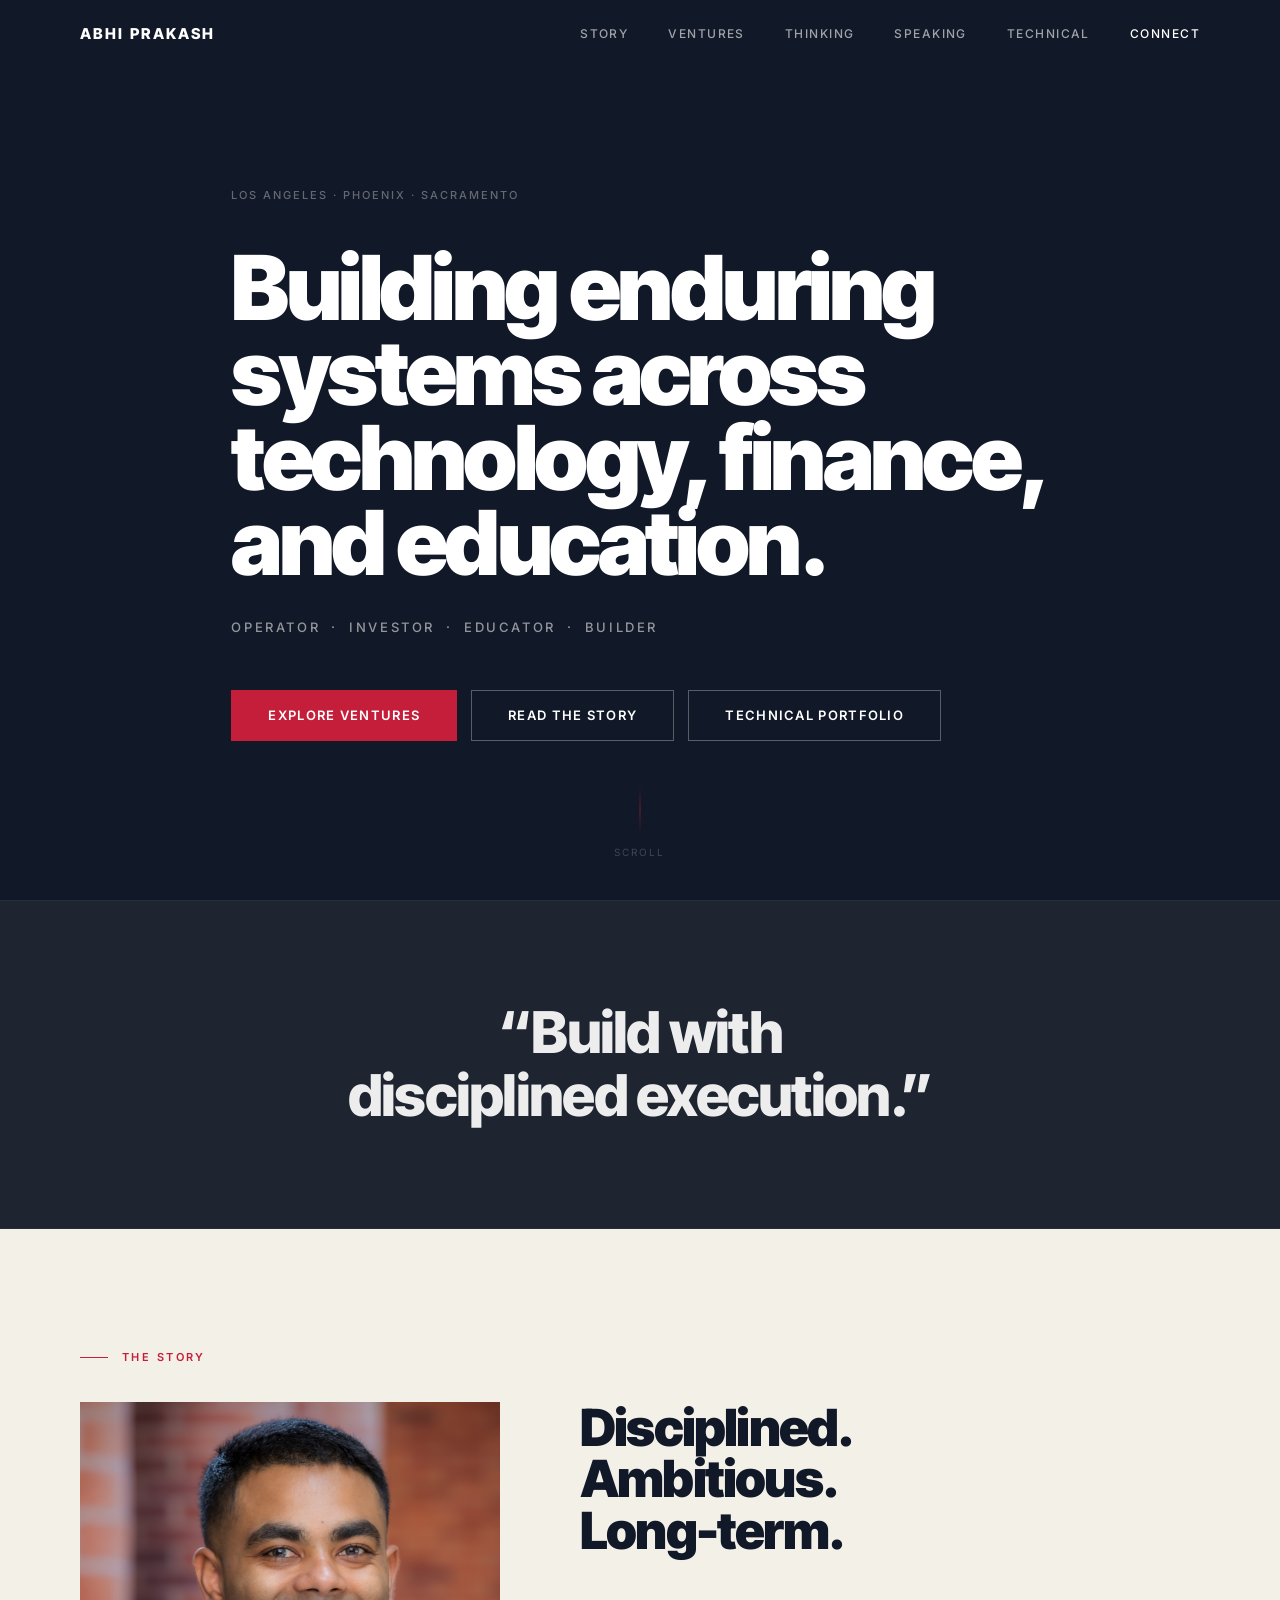
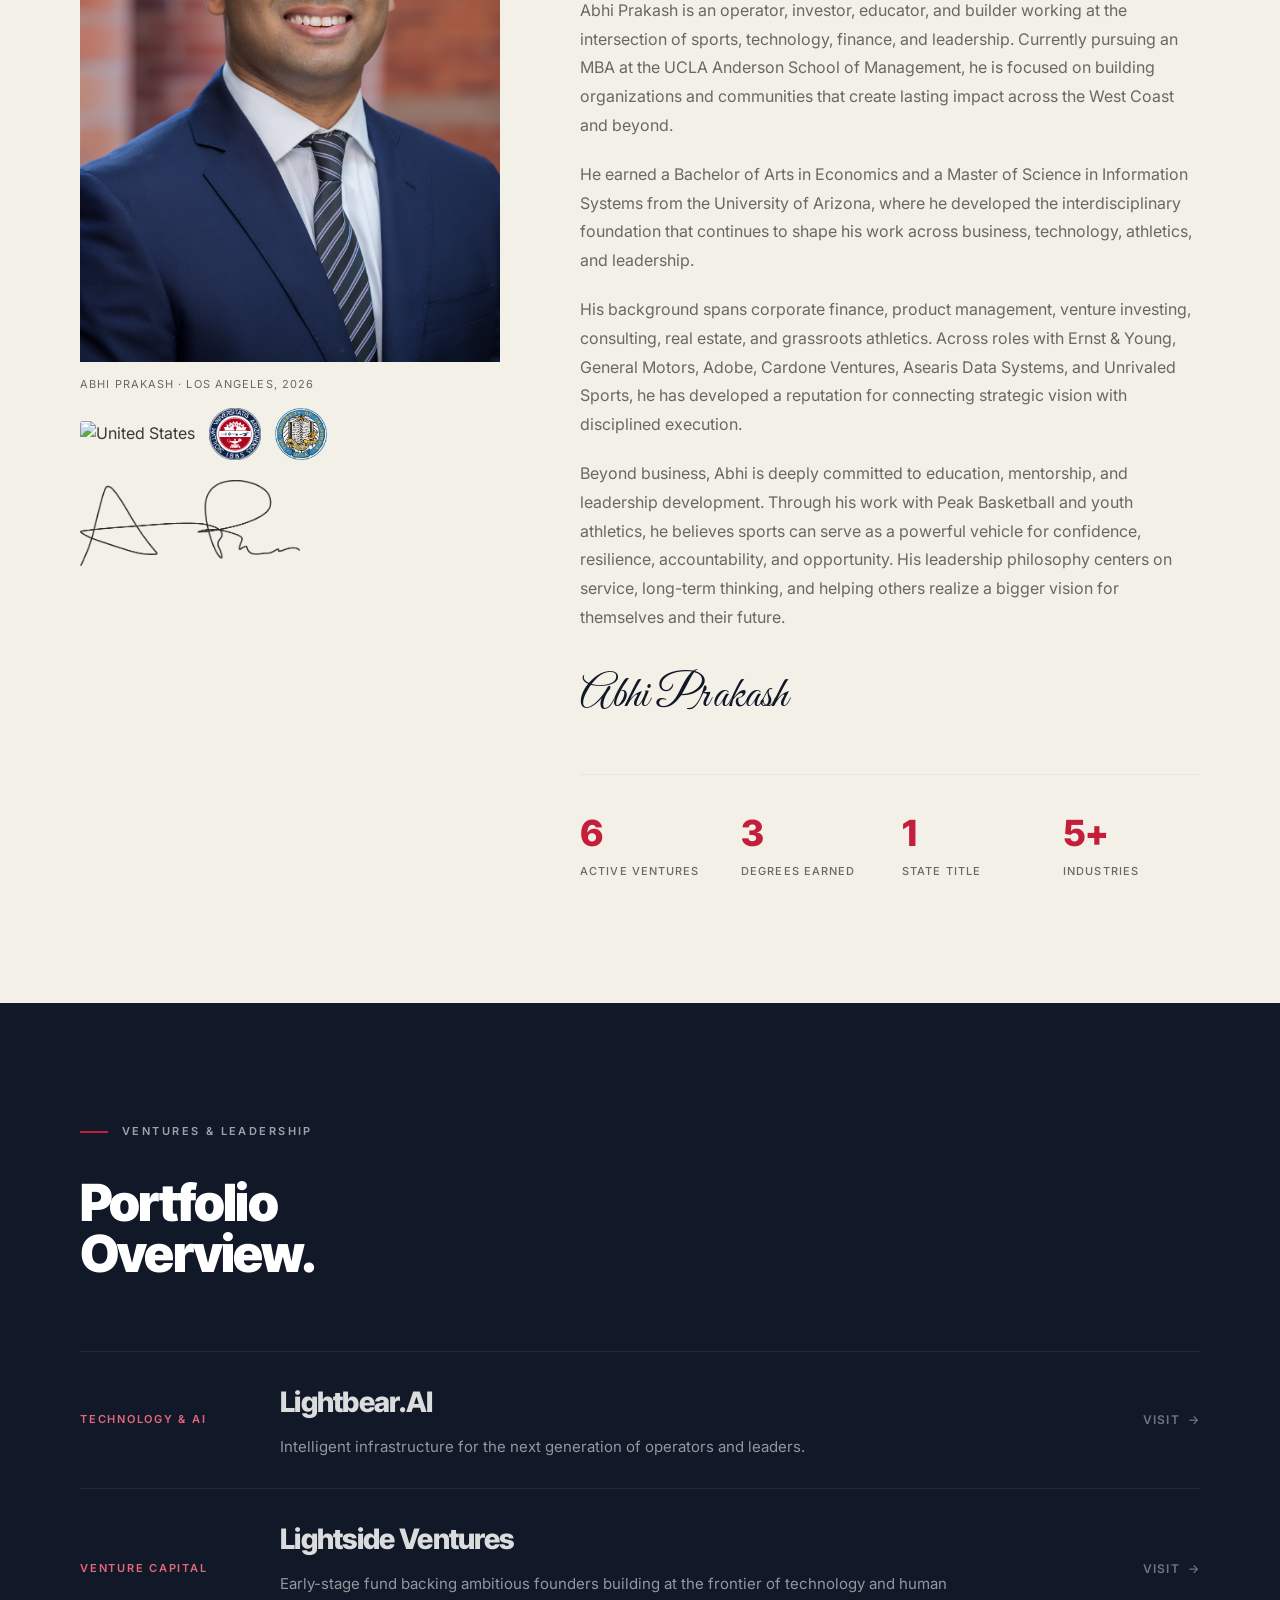
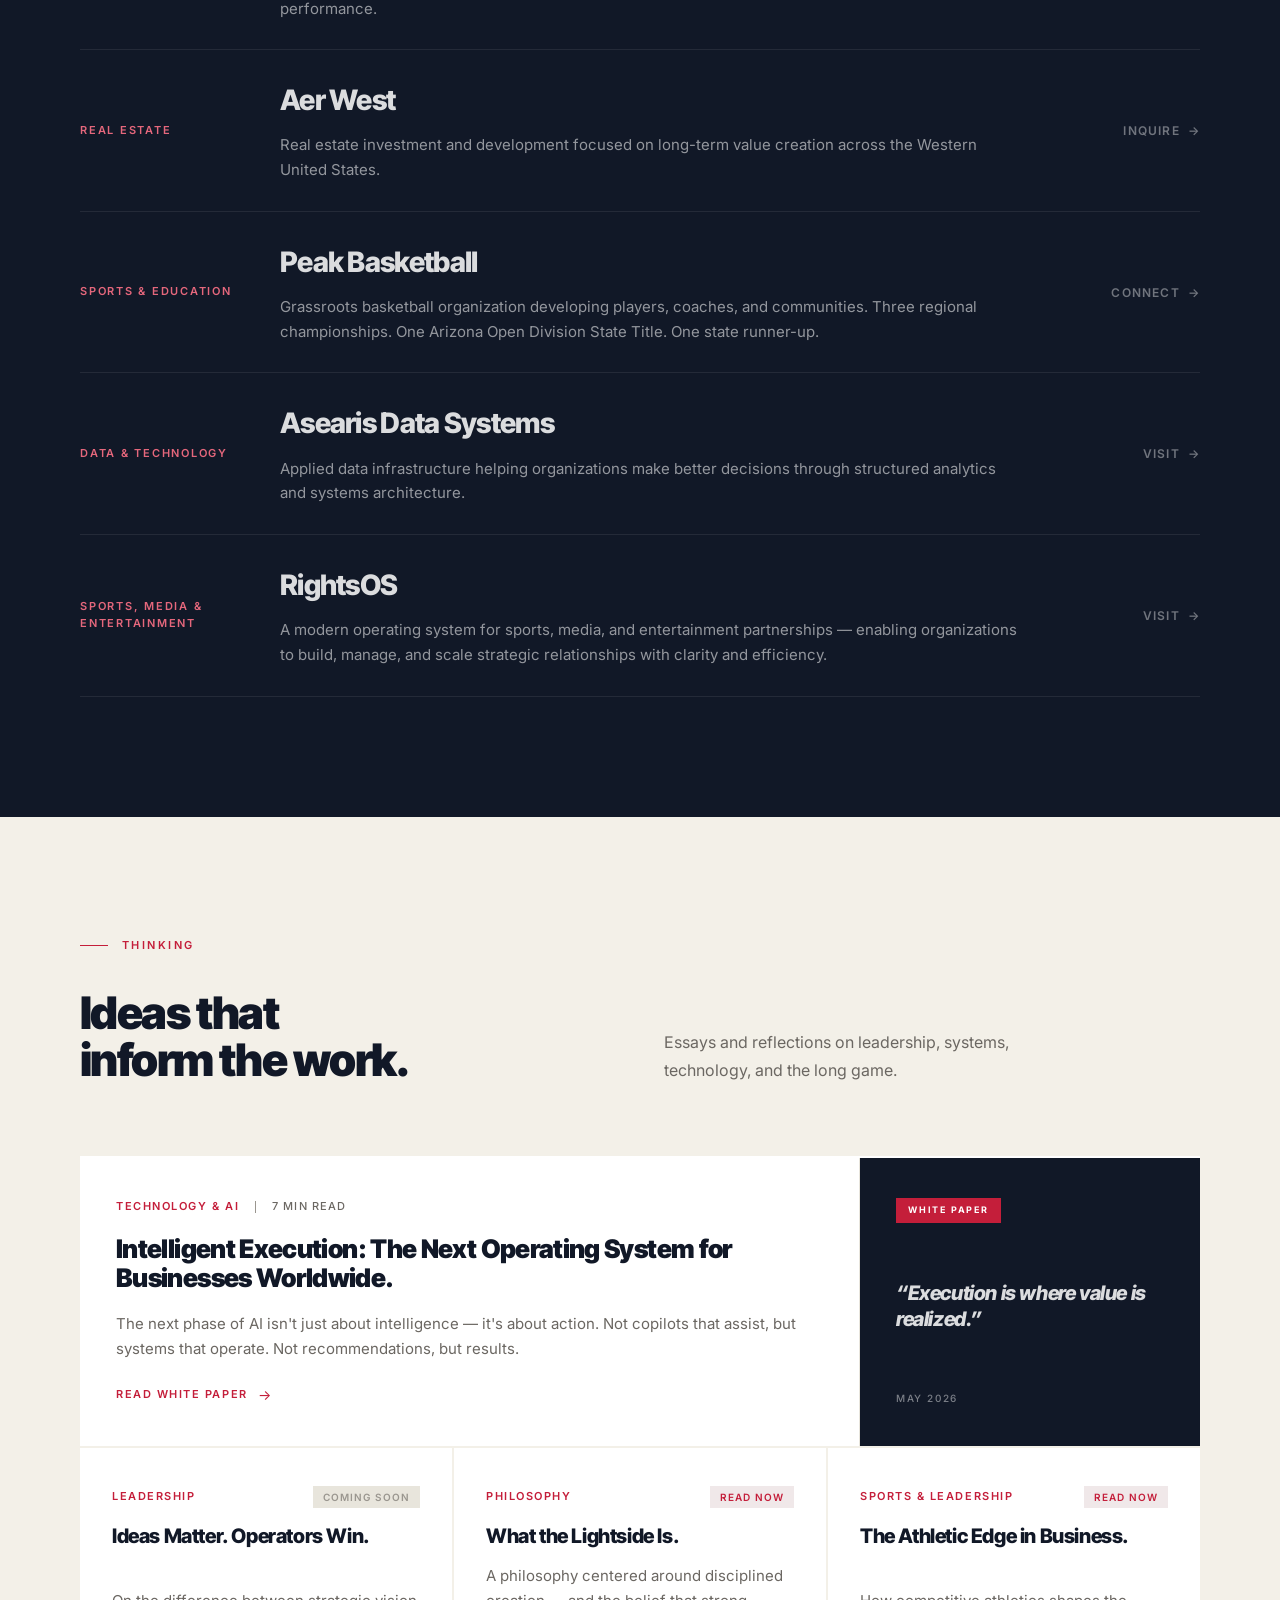
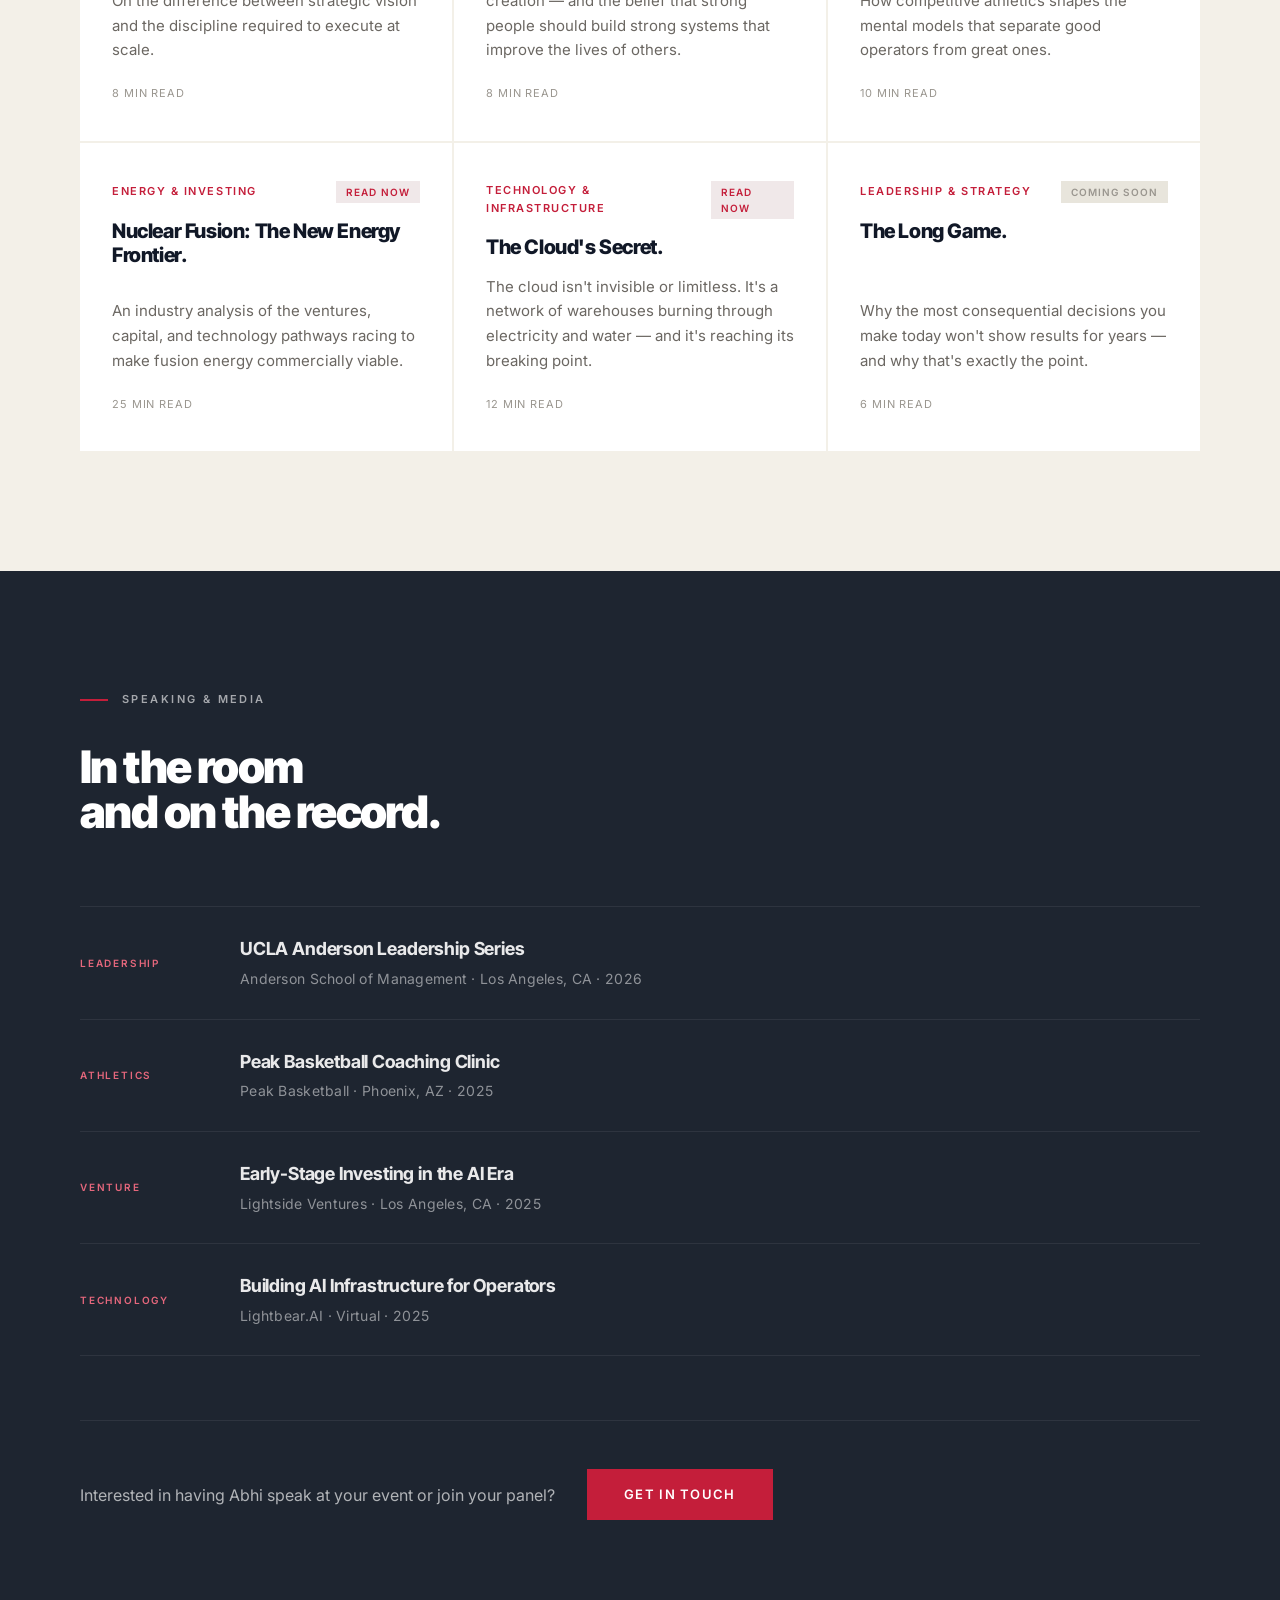
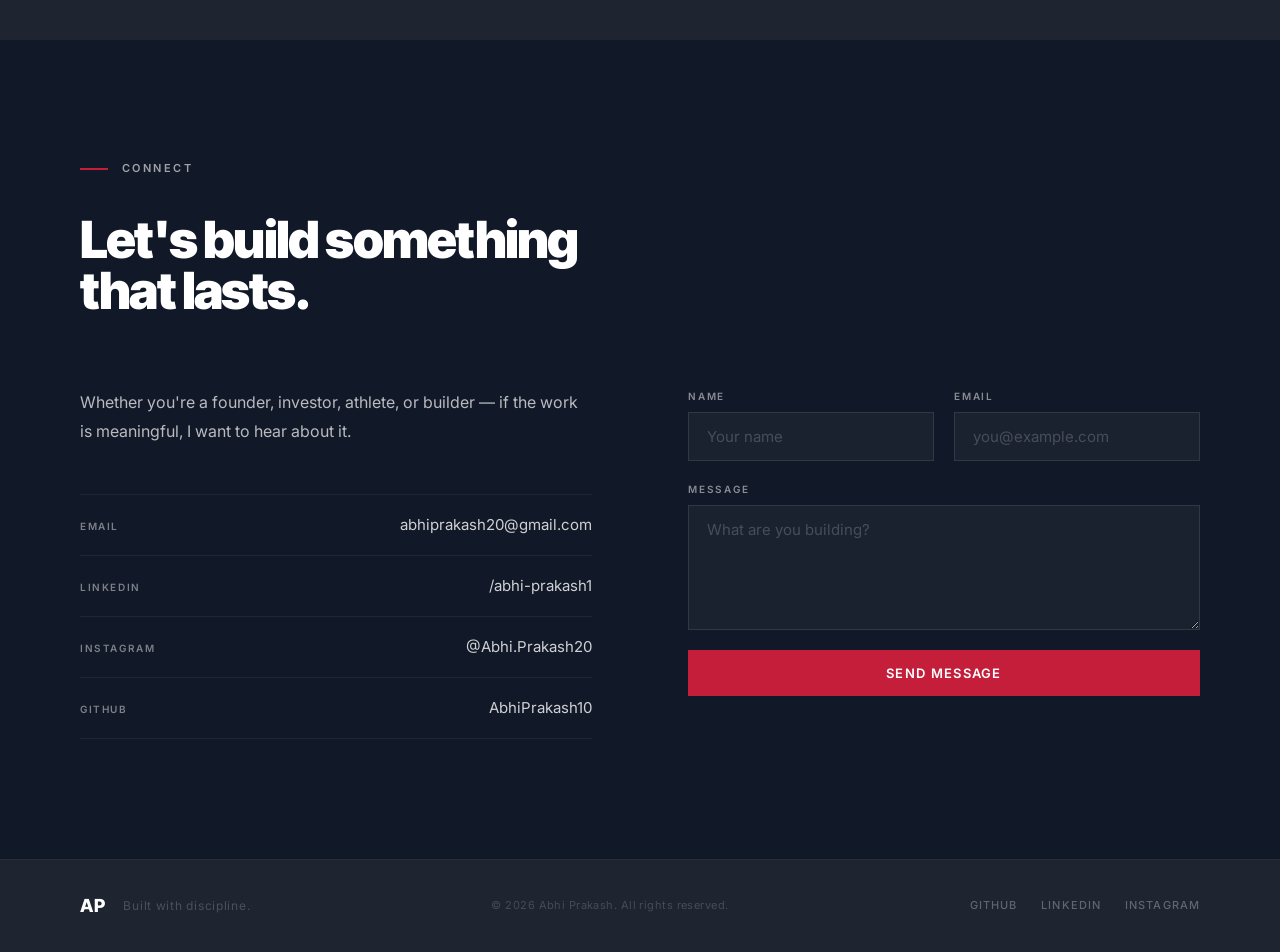
==== commit fbe95273: "Rebrand PartnerOS to RightsOS across portfolio and case studies Renames the venture throughout the p" ====
--- a/index.html
+++ b/index.html
@@ -226,11 +226,11 @@
             <span class="venture-cat">Sports, Media &amp; Entertainment</span>
           </div>
           <div class="venture-item__center">
-            <h3 class="venture-name">PartnerOS</h3>
+            <h3 class="venture-name">RightsOS</h3>
             <p class="venture-desc">A modern operating system for sports, media, and entertainment partnerships — enabling organizations to build, manage, and scale strategic relationships with clarity and efficiency.</p>
           </div>
           <div class="venture-item__right">
-            <a href="https://partneros.xyz" target="_blank" rel="noopener" class="venture-link">Visit <span class="venture-arrow">→</span></a>
+            <a href="https://rightsos.xyz" target="_blank" rel="noopener" class="venture-link">Visit <span class="venture-arrow">→</span></a>
           </div>
         </div>
 
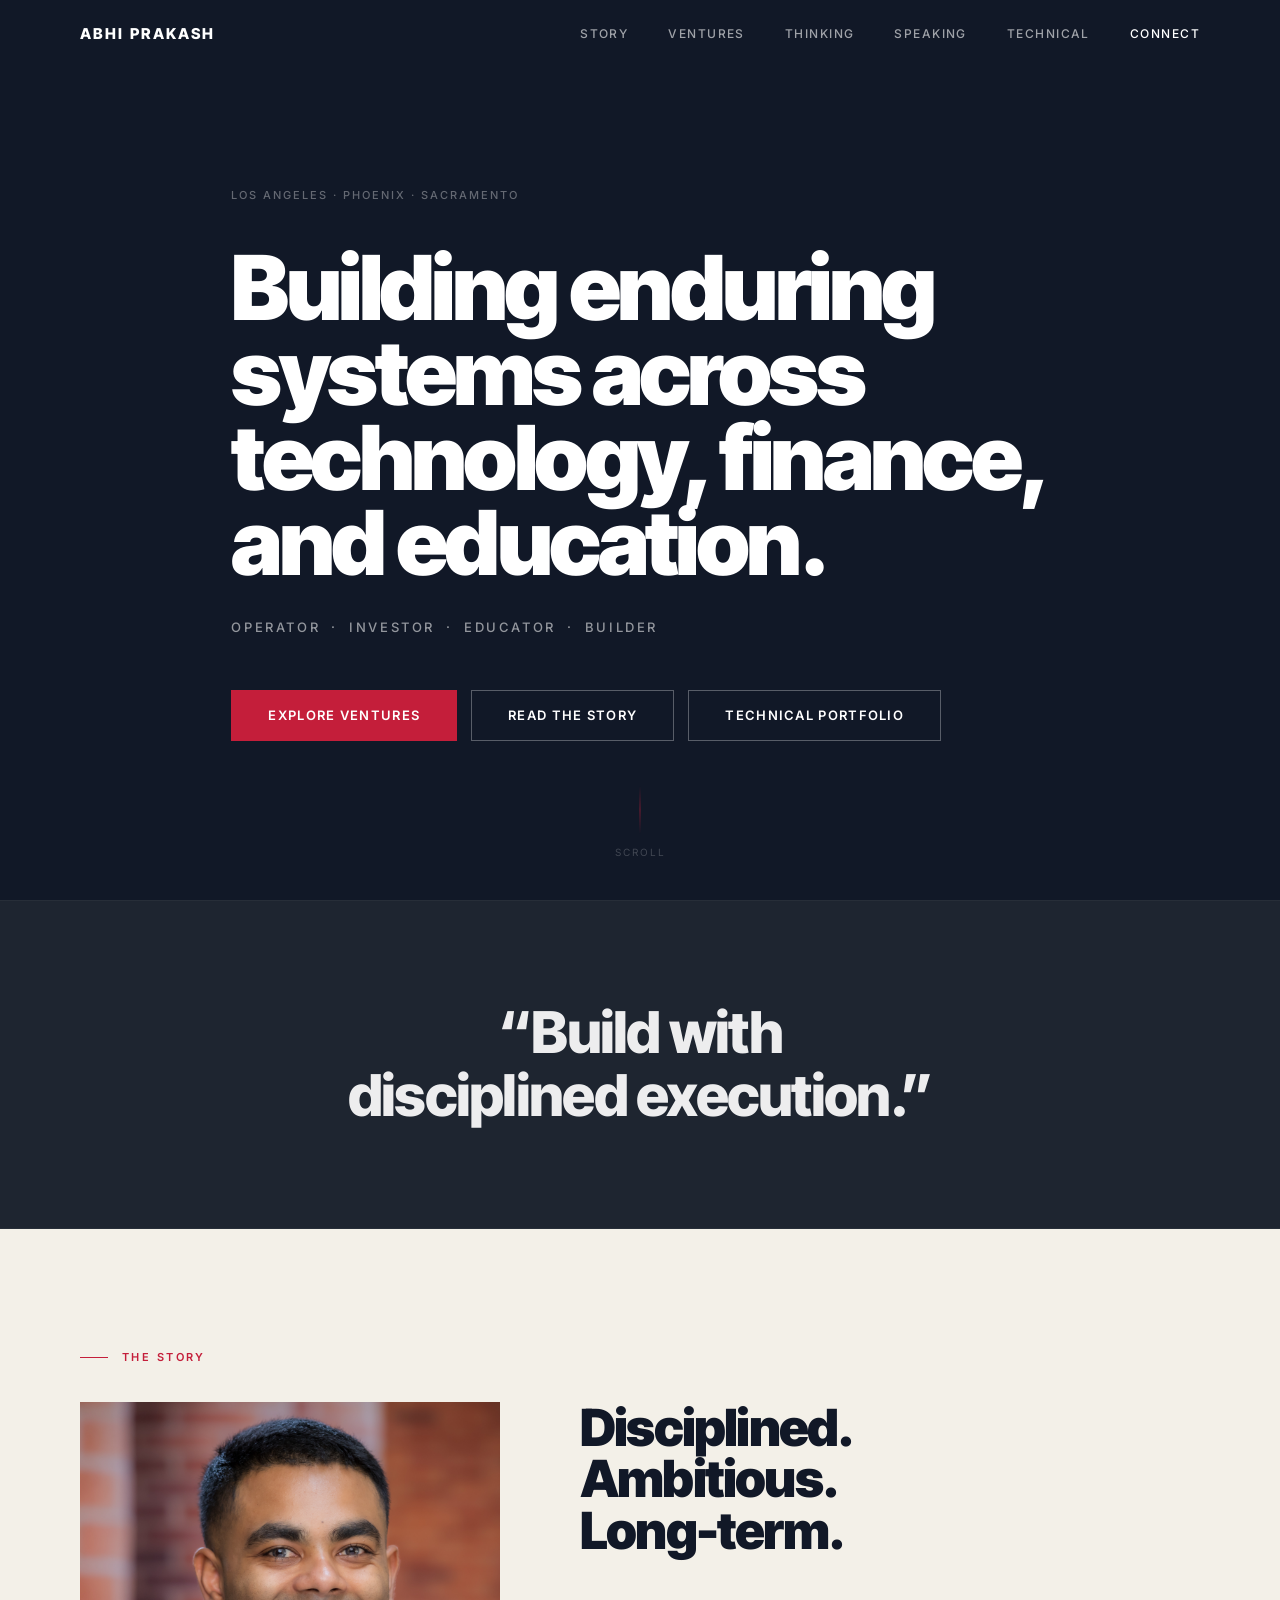
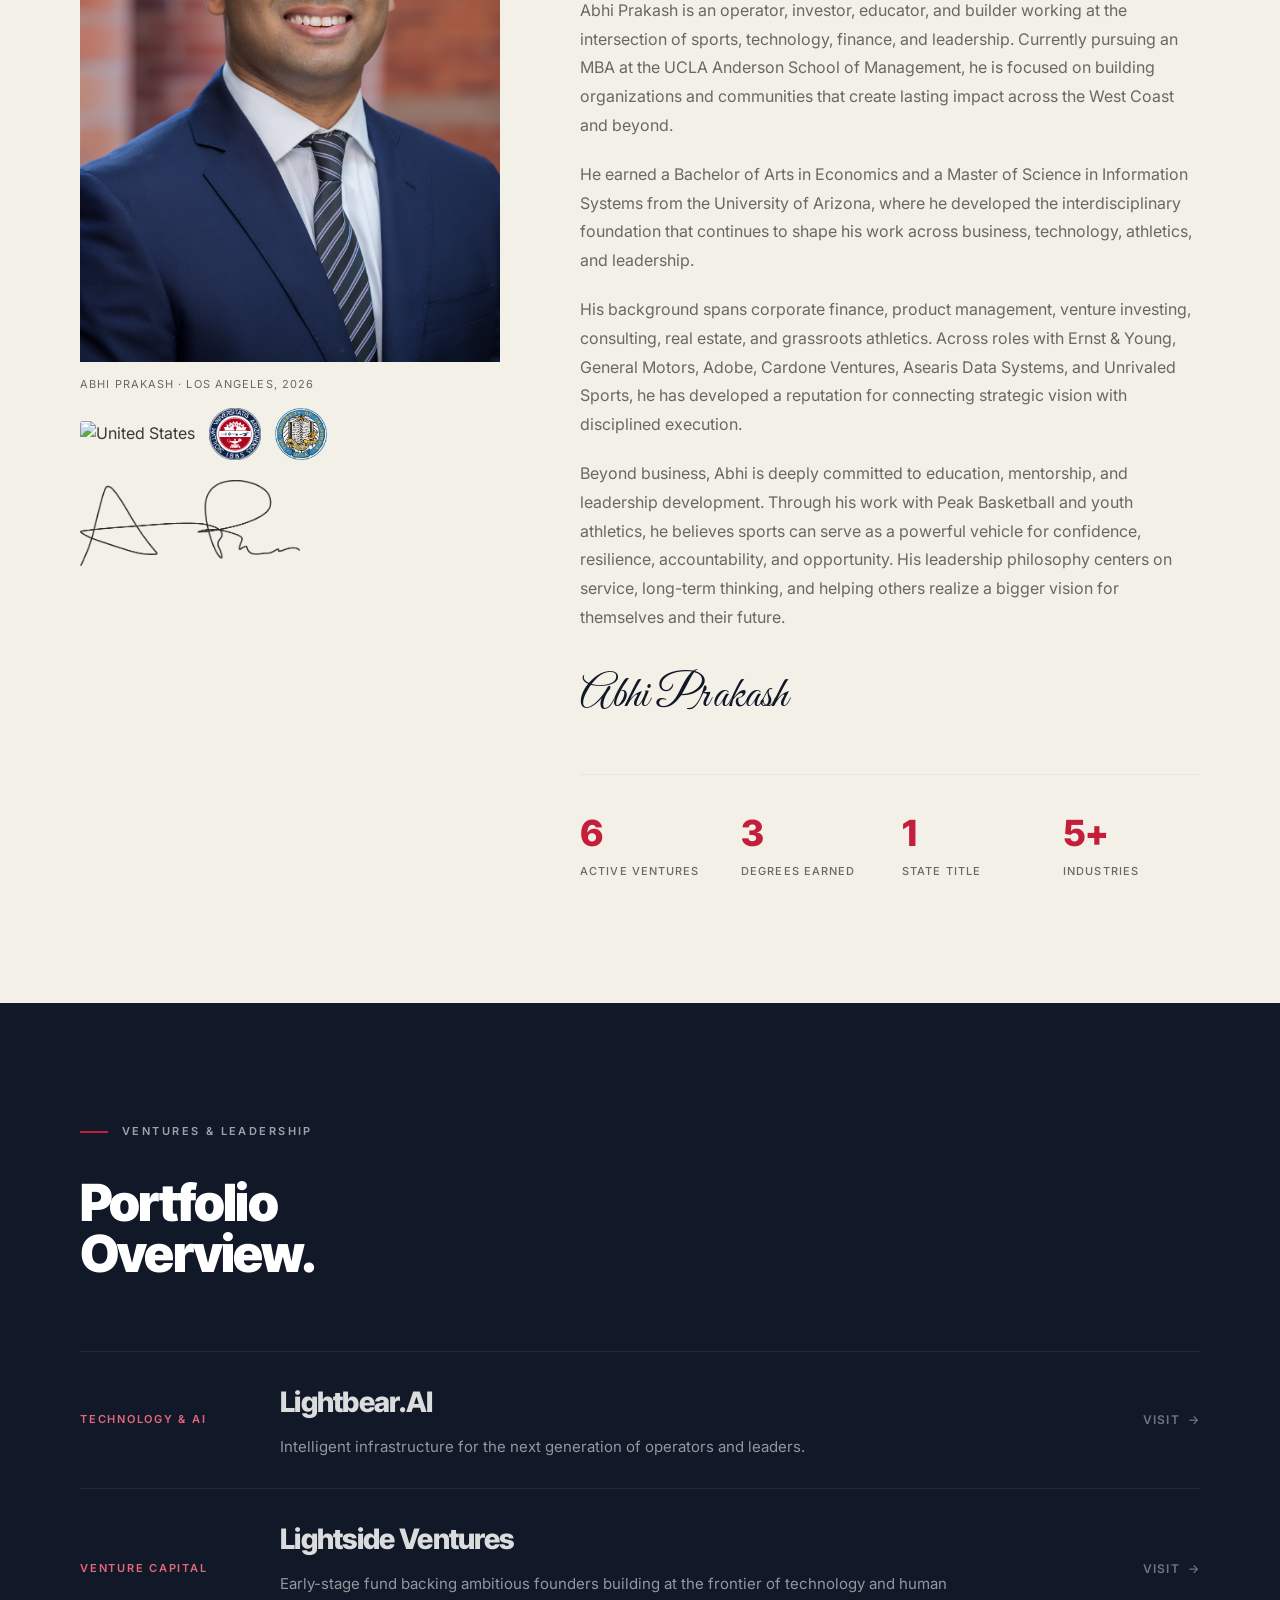
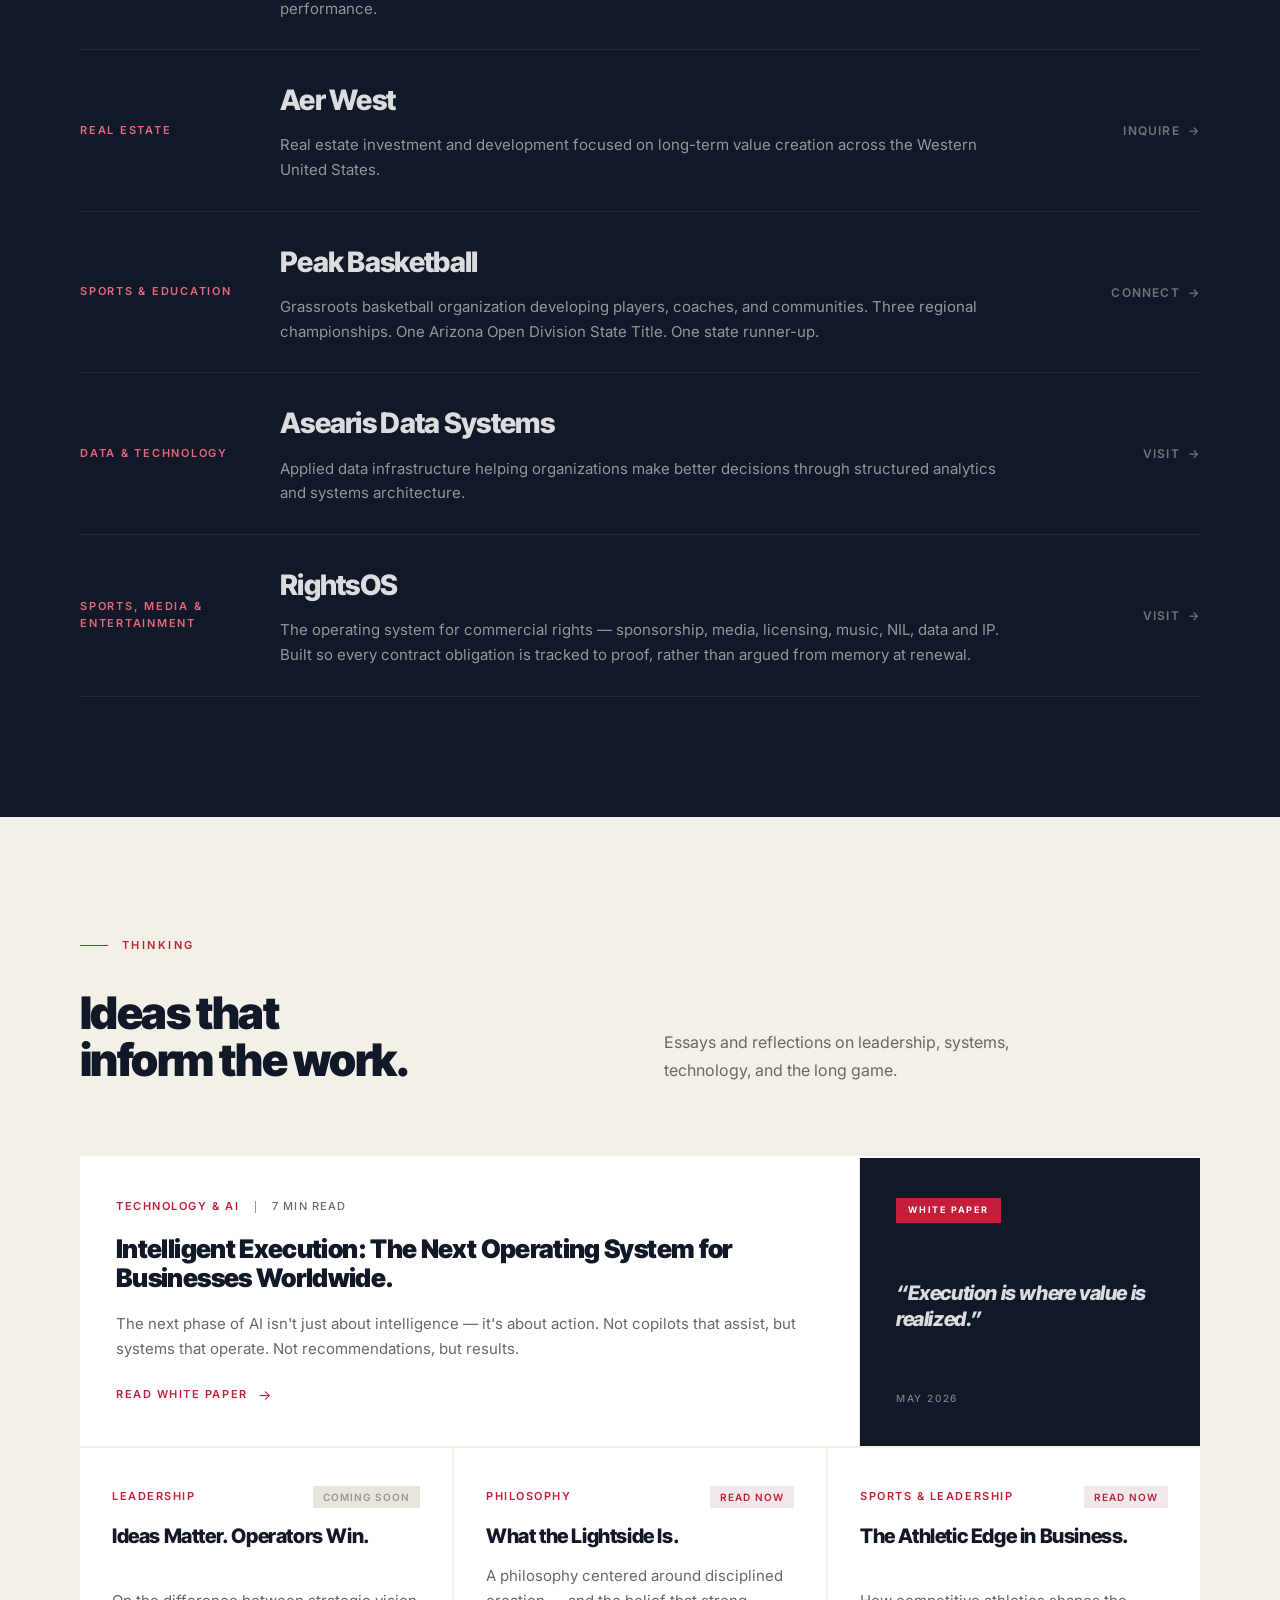
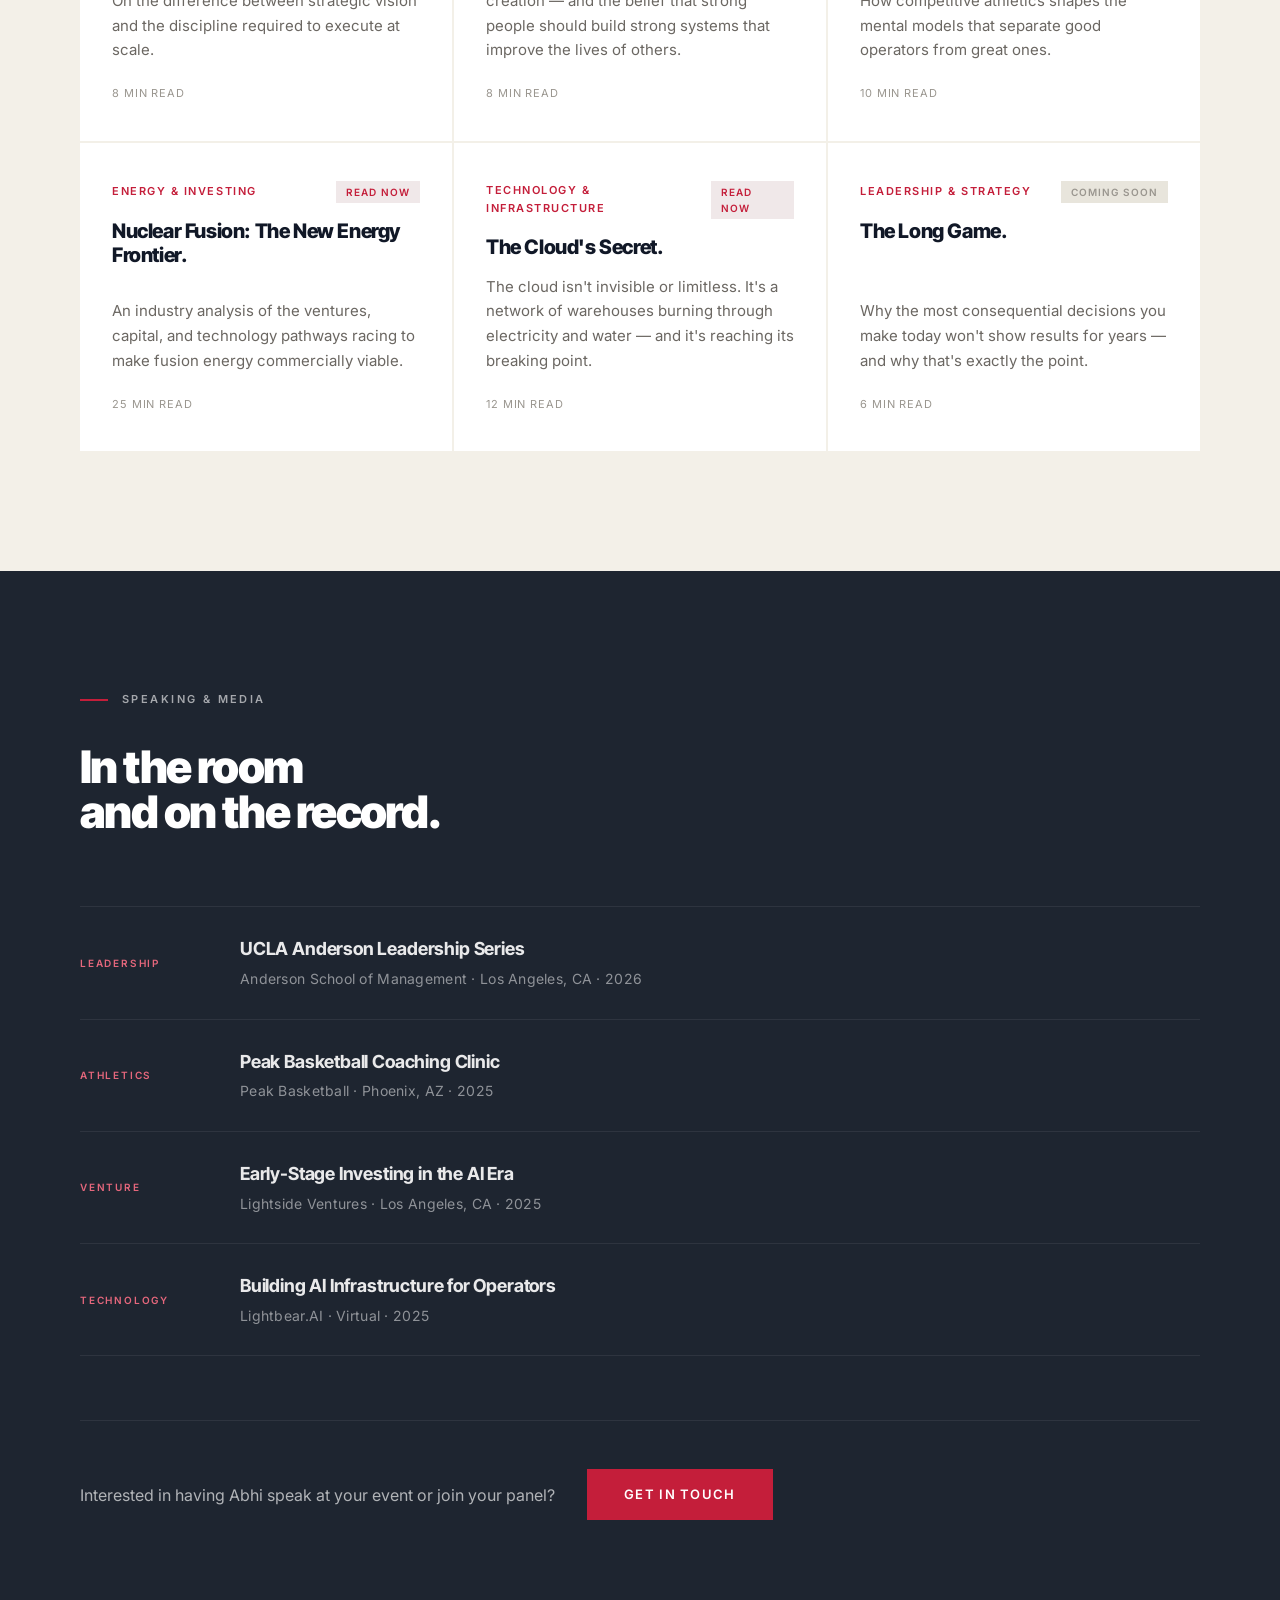
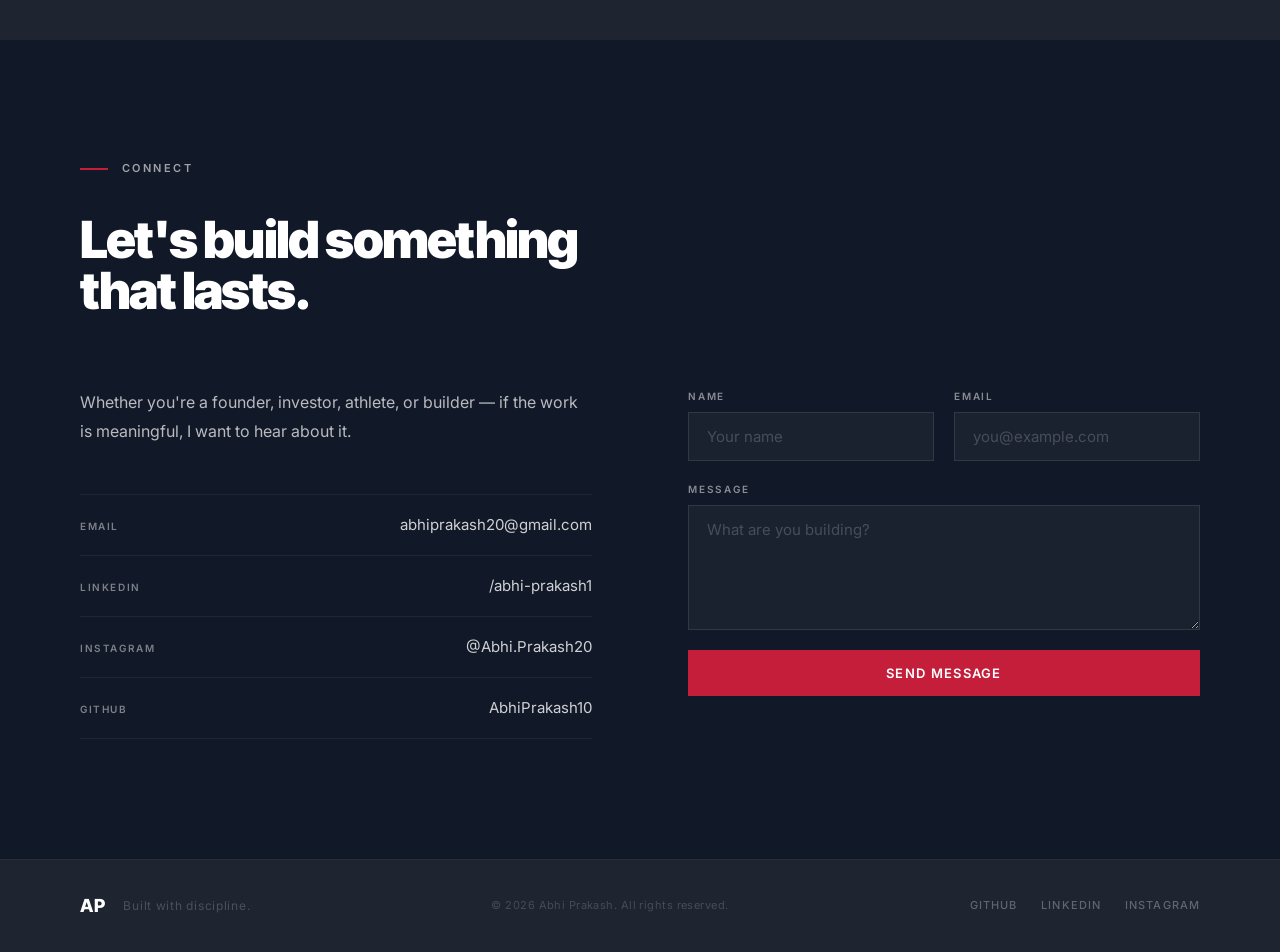
==== commit 37339e86: "Align the RightsOS venture description to current positioning The card still read "a modern operatin" ====
--- a/index.html
+++ b/index.html
@@ -227,10 +227,10 @@
           </div>
           <div class="venture-item__center">
             <h3 class="venture-name">RightsOS</h3>
-            <p class="venture-desc">A modern operating system for sports, media, and entertainment partnerships — enabling organizations to build, manage, and scale strategic relationships with clarity and efficiency.</p>
-          </div>
-          <div class="venture-item__right">
-            <a href="https://rightsos.xyz" target="_blank" rel="noopener" class="venture-link">Visit <span class="venture-arrow">→</span></a>
+            <p class="venture-desc">The operating system for commercial rights — sponsorship, media, licensing, music, NIL, data and IP. Built so every contract obligation is tracked to proof, rather than argued from memory at renewal.</p>
+          </div>
+          <div class="venture-item__right">
+            <a href="https://www.rightsos.ai" target="_blank" rel="noopener" class="venture-link">Visit <span class="venture-arrow">→</span></a>
           </div>
         </div>
 
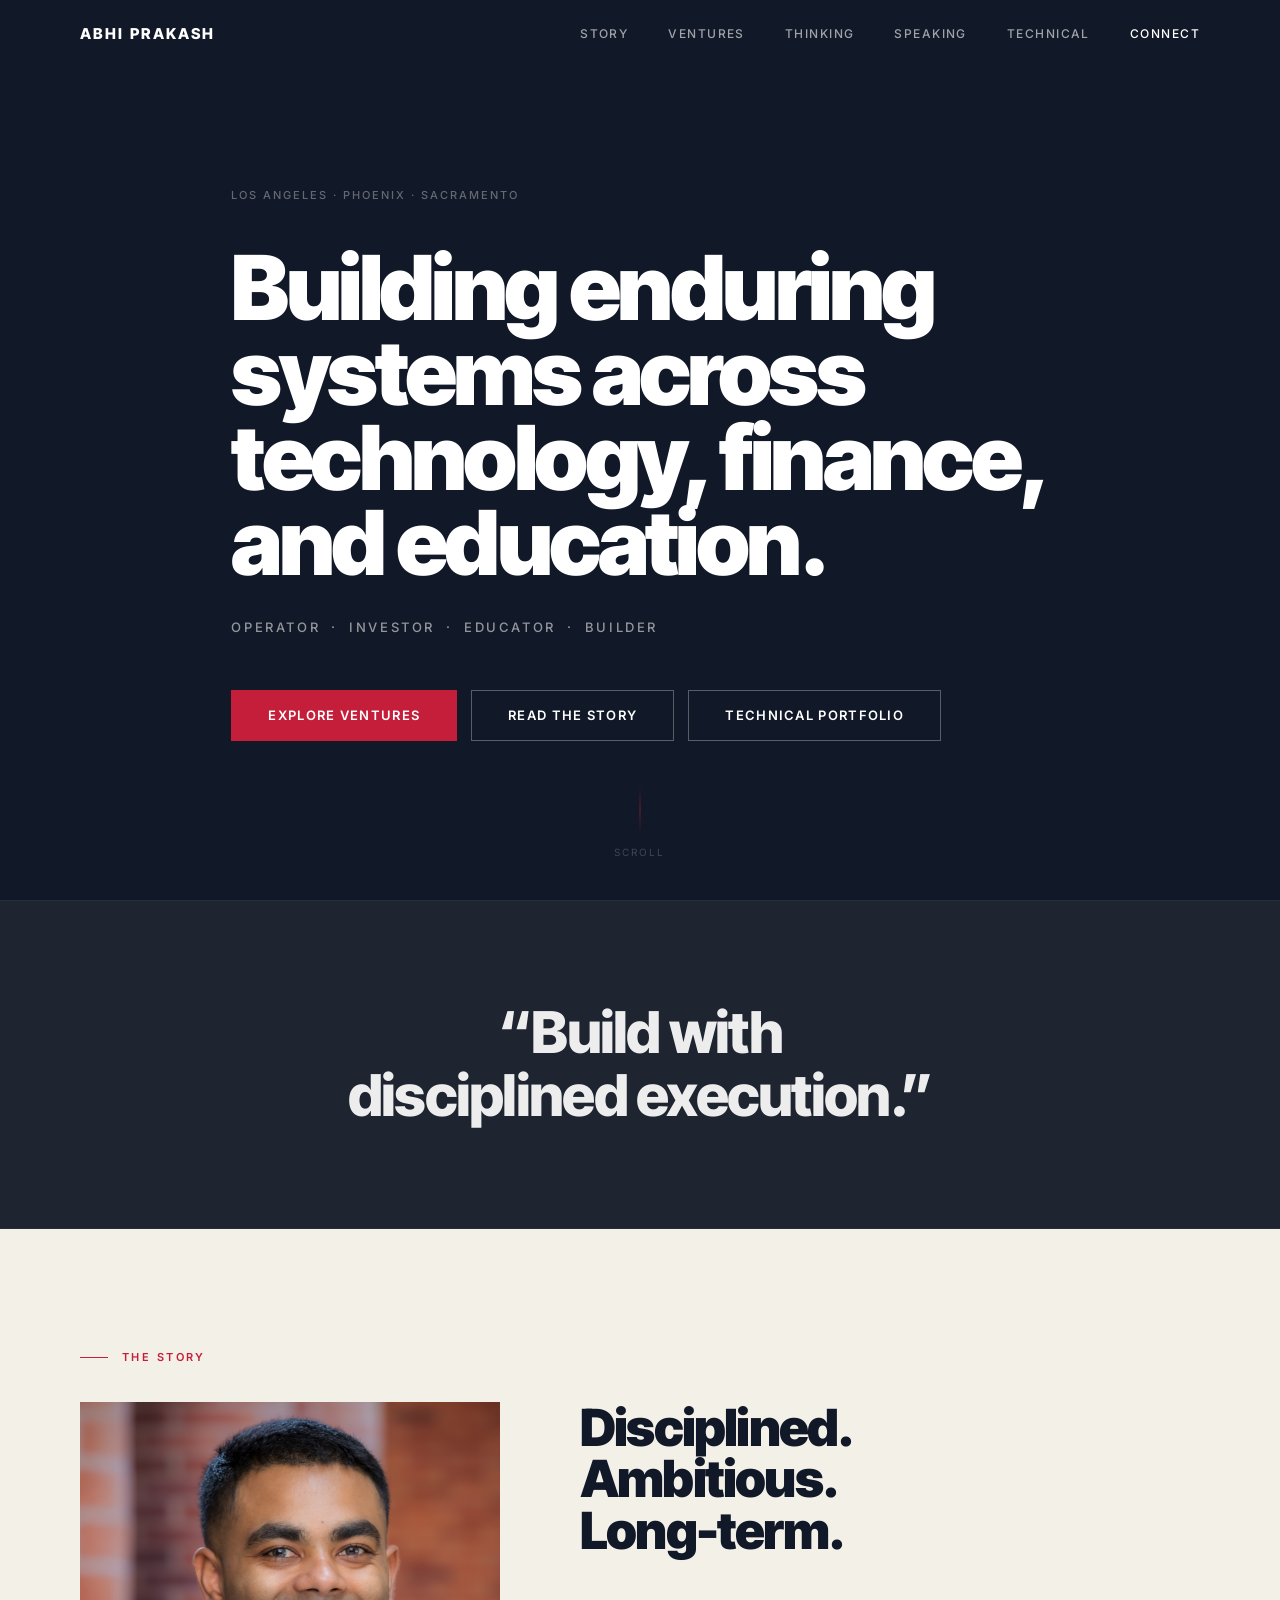
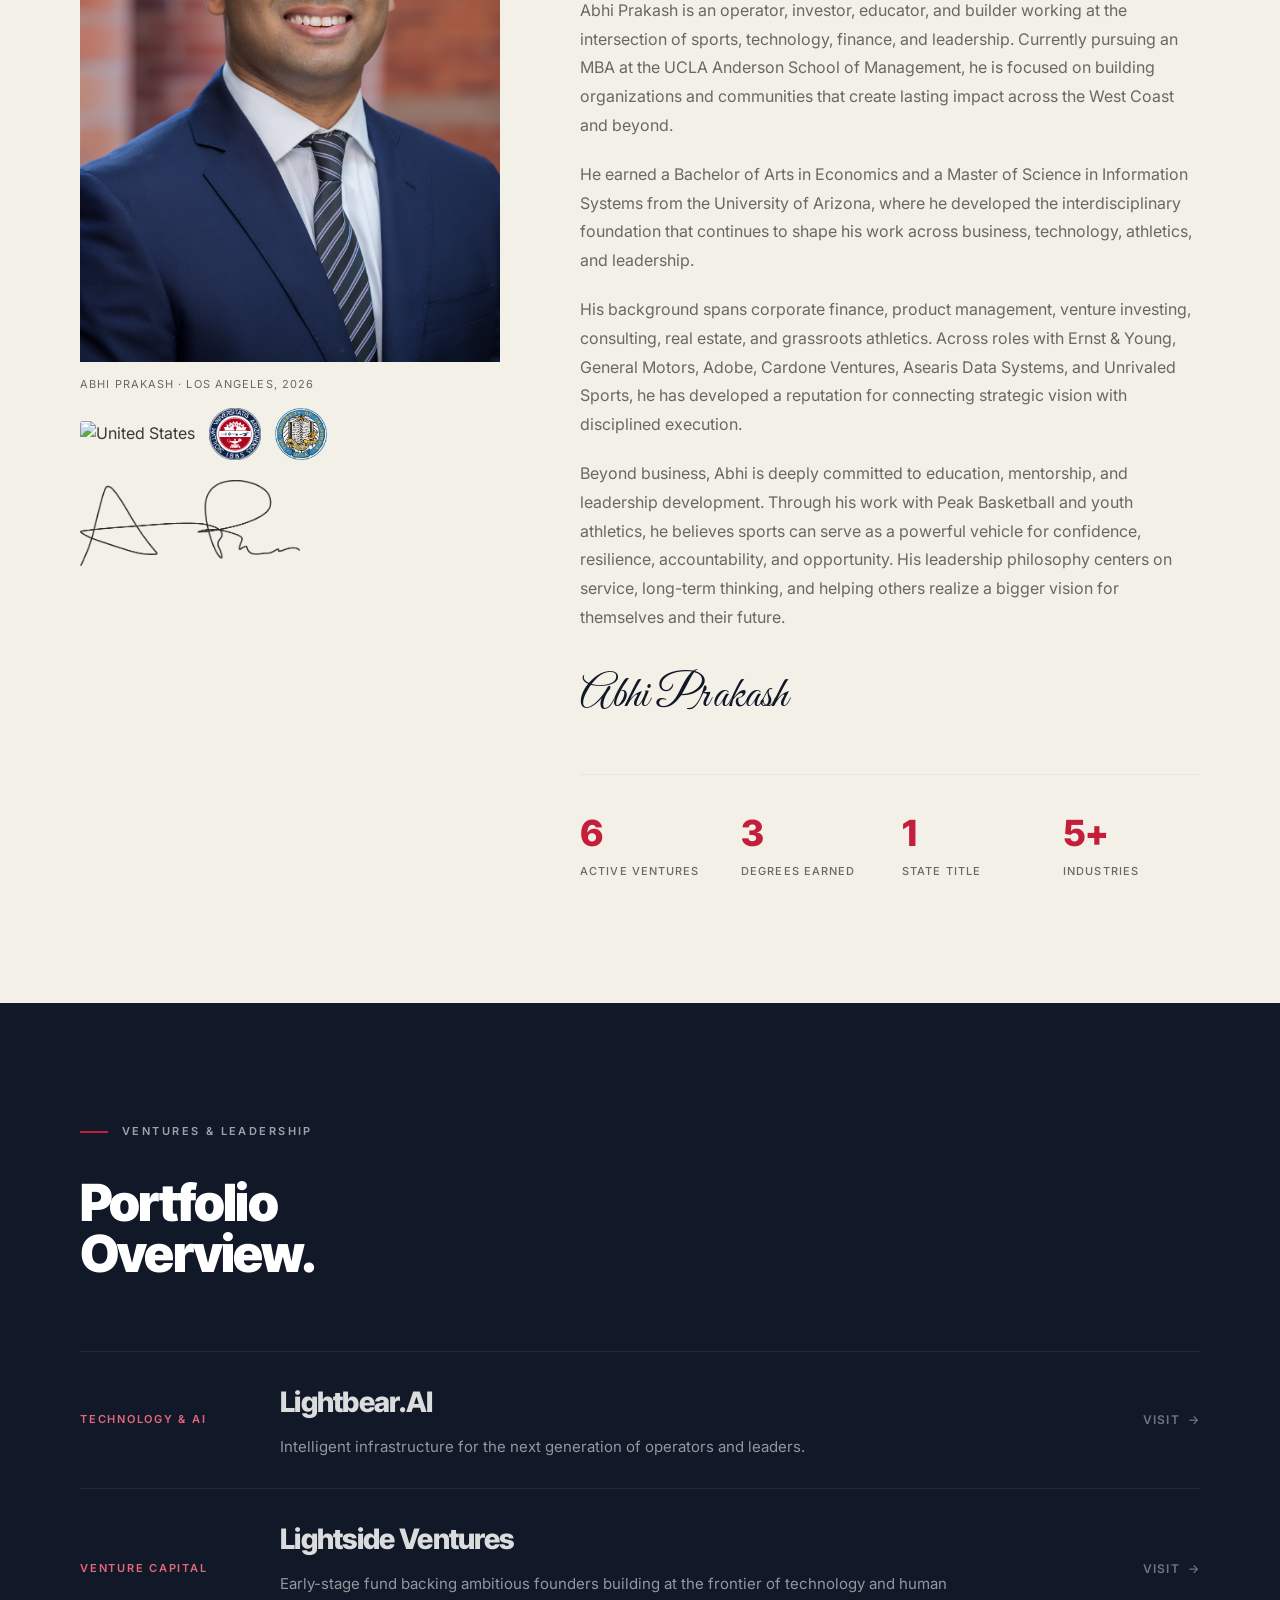
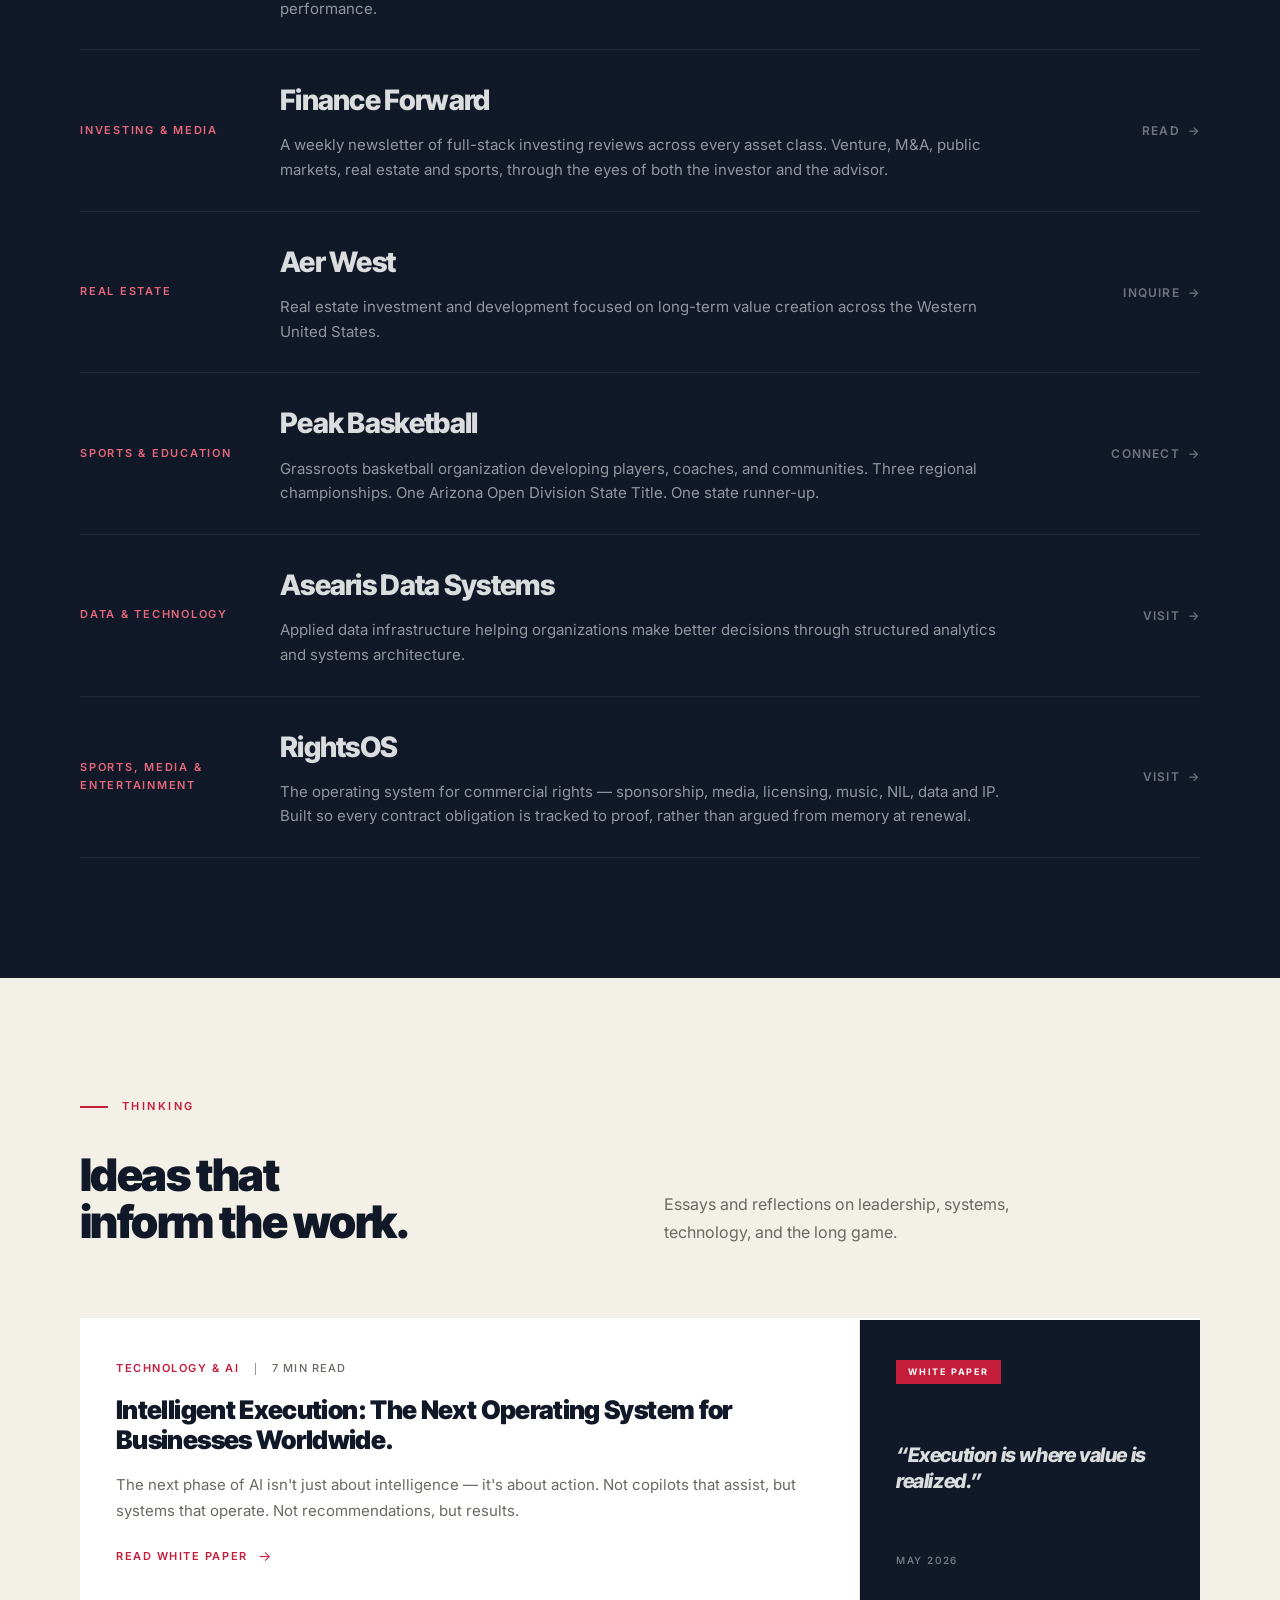
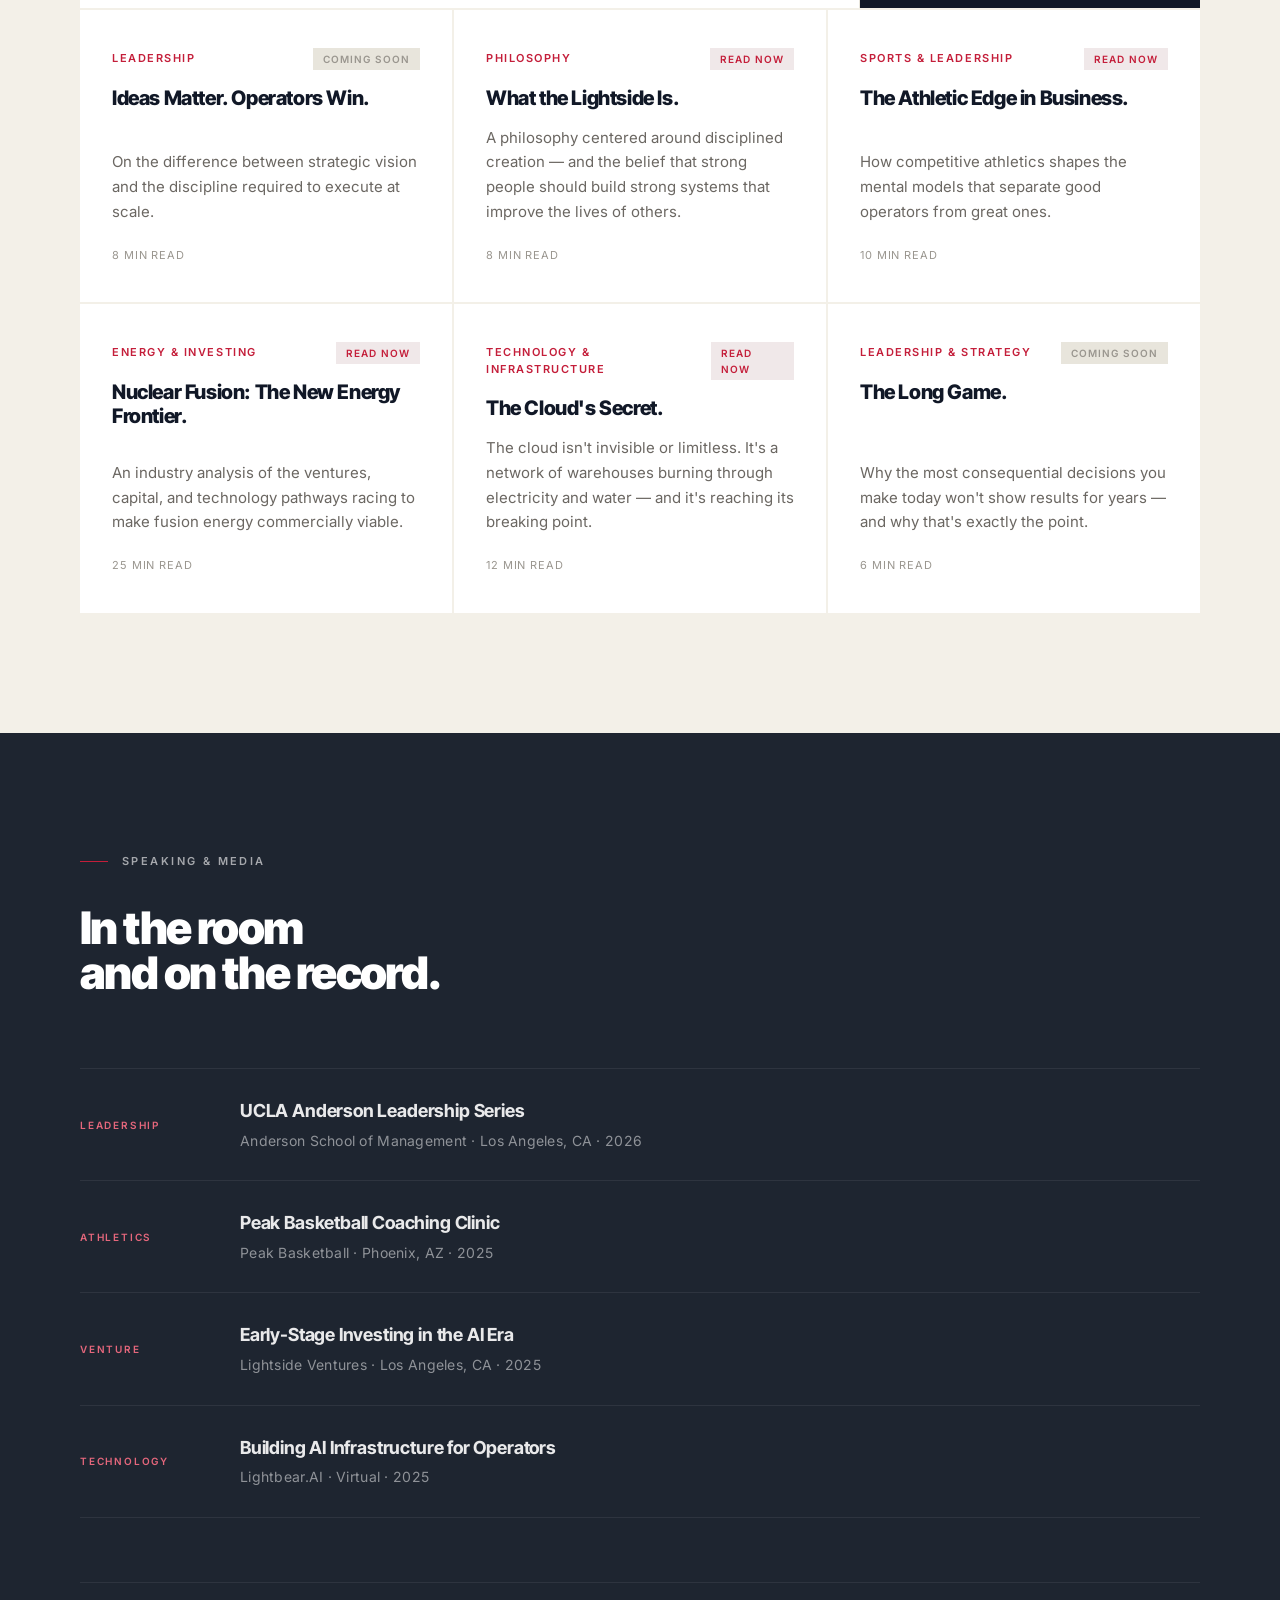
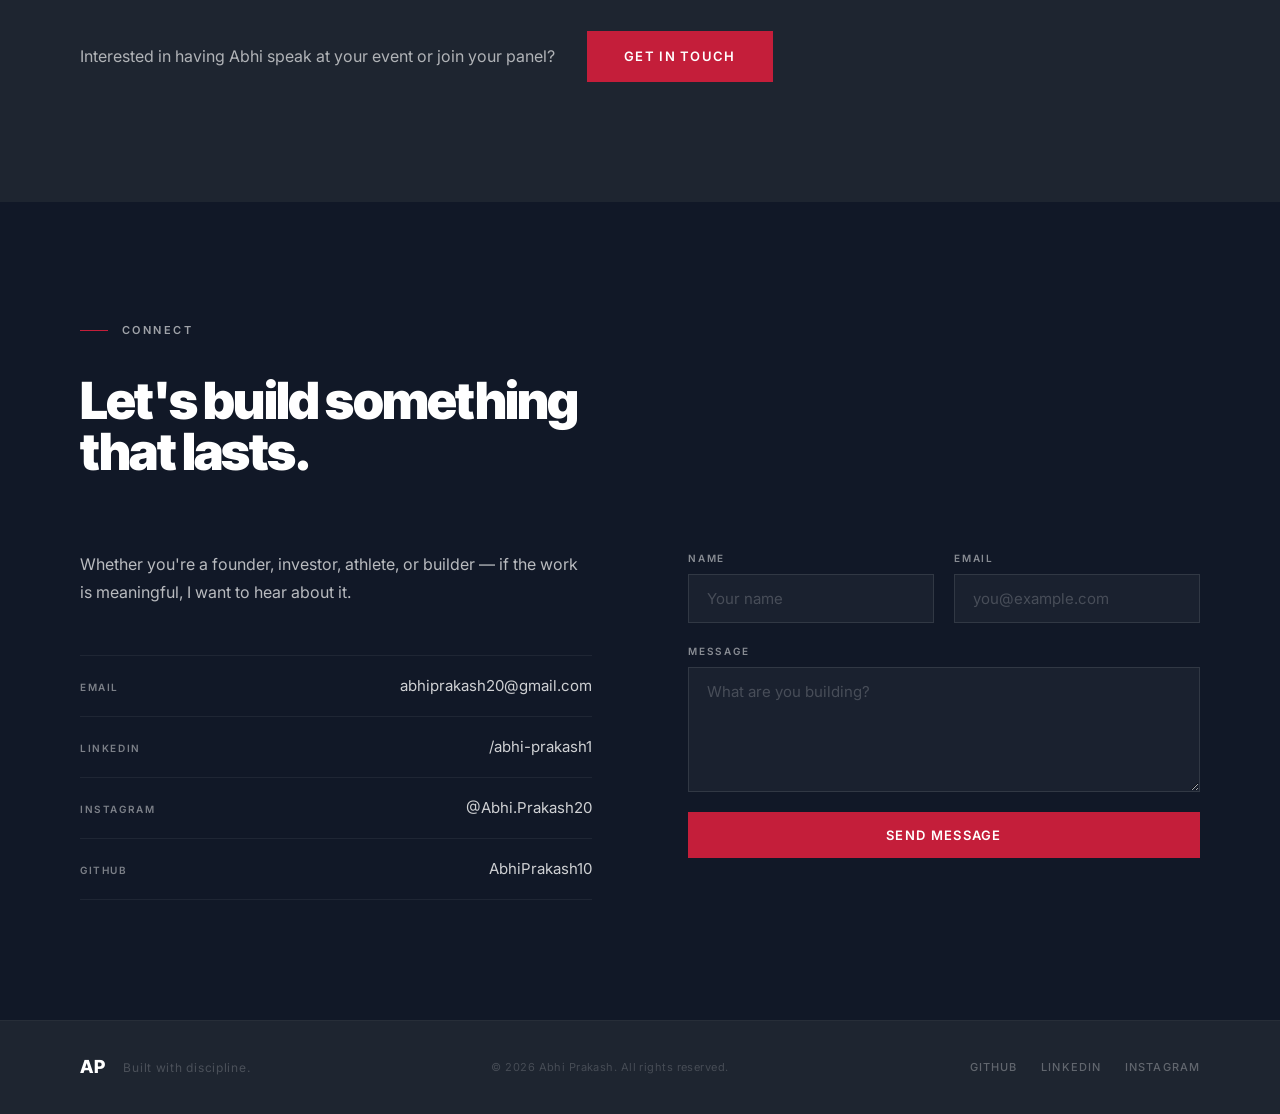
==== commit 90978f85: "Add Finance Forward newsletter to Ventures Co-Authored-By: Claude Opus 5.5 <noreply@anthropic.com>" ====
--- a/index.html
+++ b/index.html
@@ -184,6 +184,19 @@
 
         <div class="venture-item reveal">
           <div class="venture-item__left">
+            <span class="venture-cat">Investing &amp; Media</span>
+          </div>
+          <div class="venture-item__center">
+            <h3 class="venture-name">Finance Forward</h3>
+            <p class="venture-desc">A weekly newsletter of full-stack investing reviews across every asset class. Venture, M&amp;A, public markets, real estate and sports, through the eyes of both the investor and the advisor.</p>
+          </div>
+          <div class="venture-item__right">
+            <a href="https://abhiprakash.substack.com" target="_blank" rel="noopener" class="venture-link">Read <span class="venture-arrow">→</span></a>
+          </div>
+        </div>
+
+        <div class="venture-item reveal">
+          <div class="venture-item__left">
             <span class="venture-cat">Real Estate</span>
           </div>
           <div class="venture-item__center">
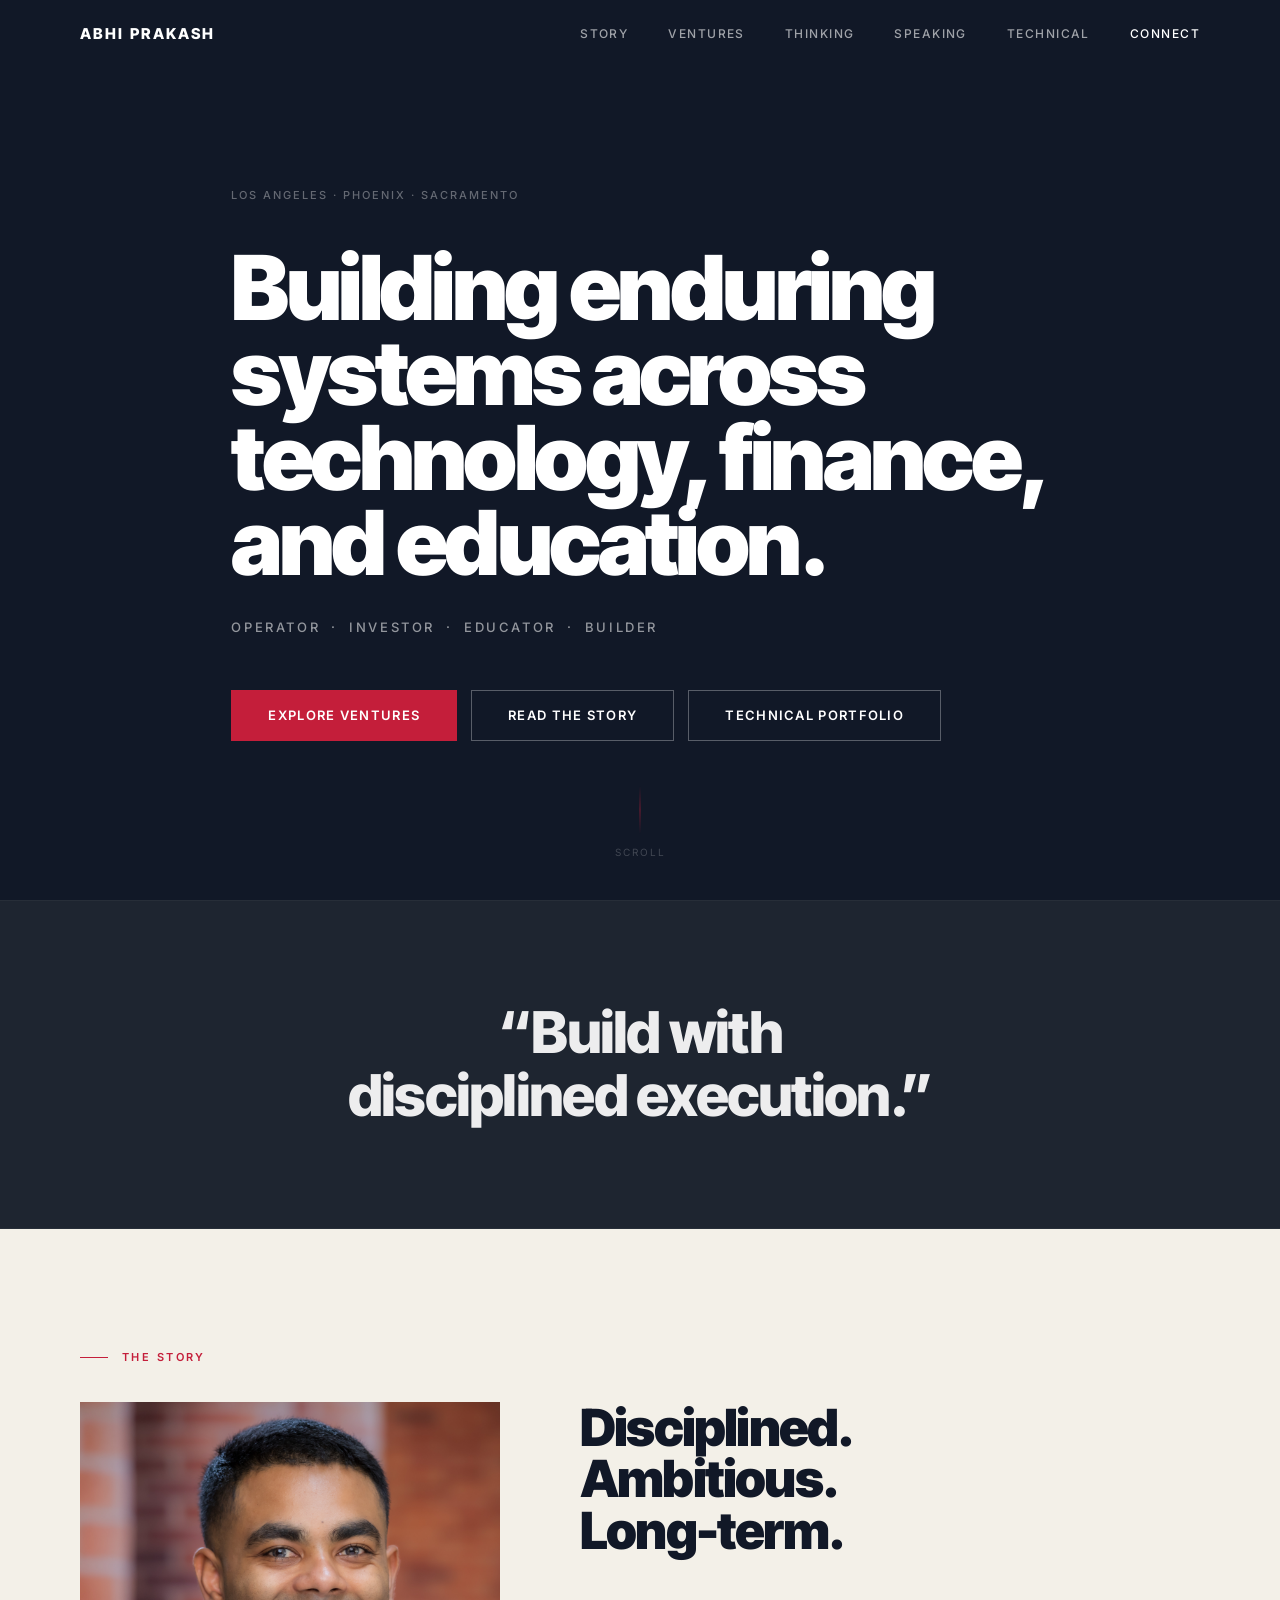
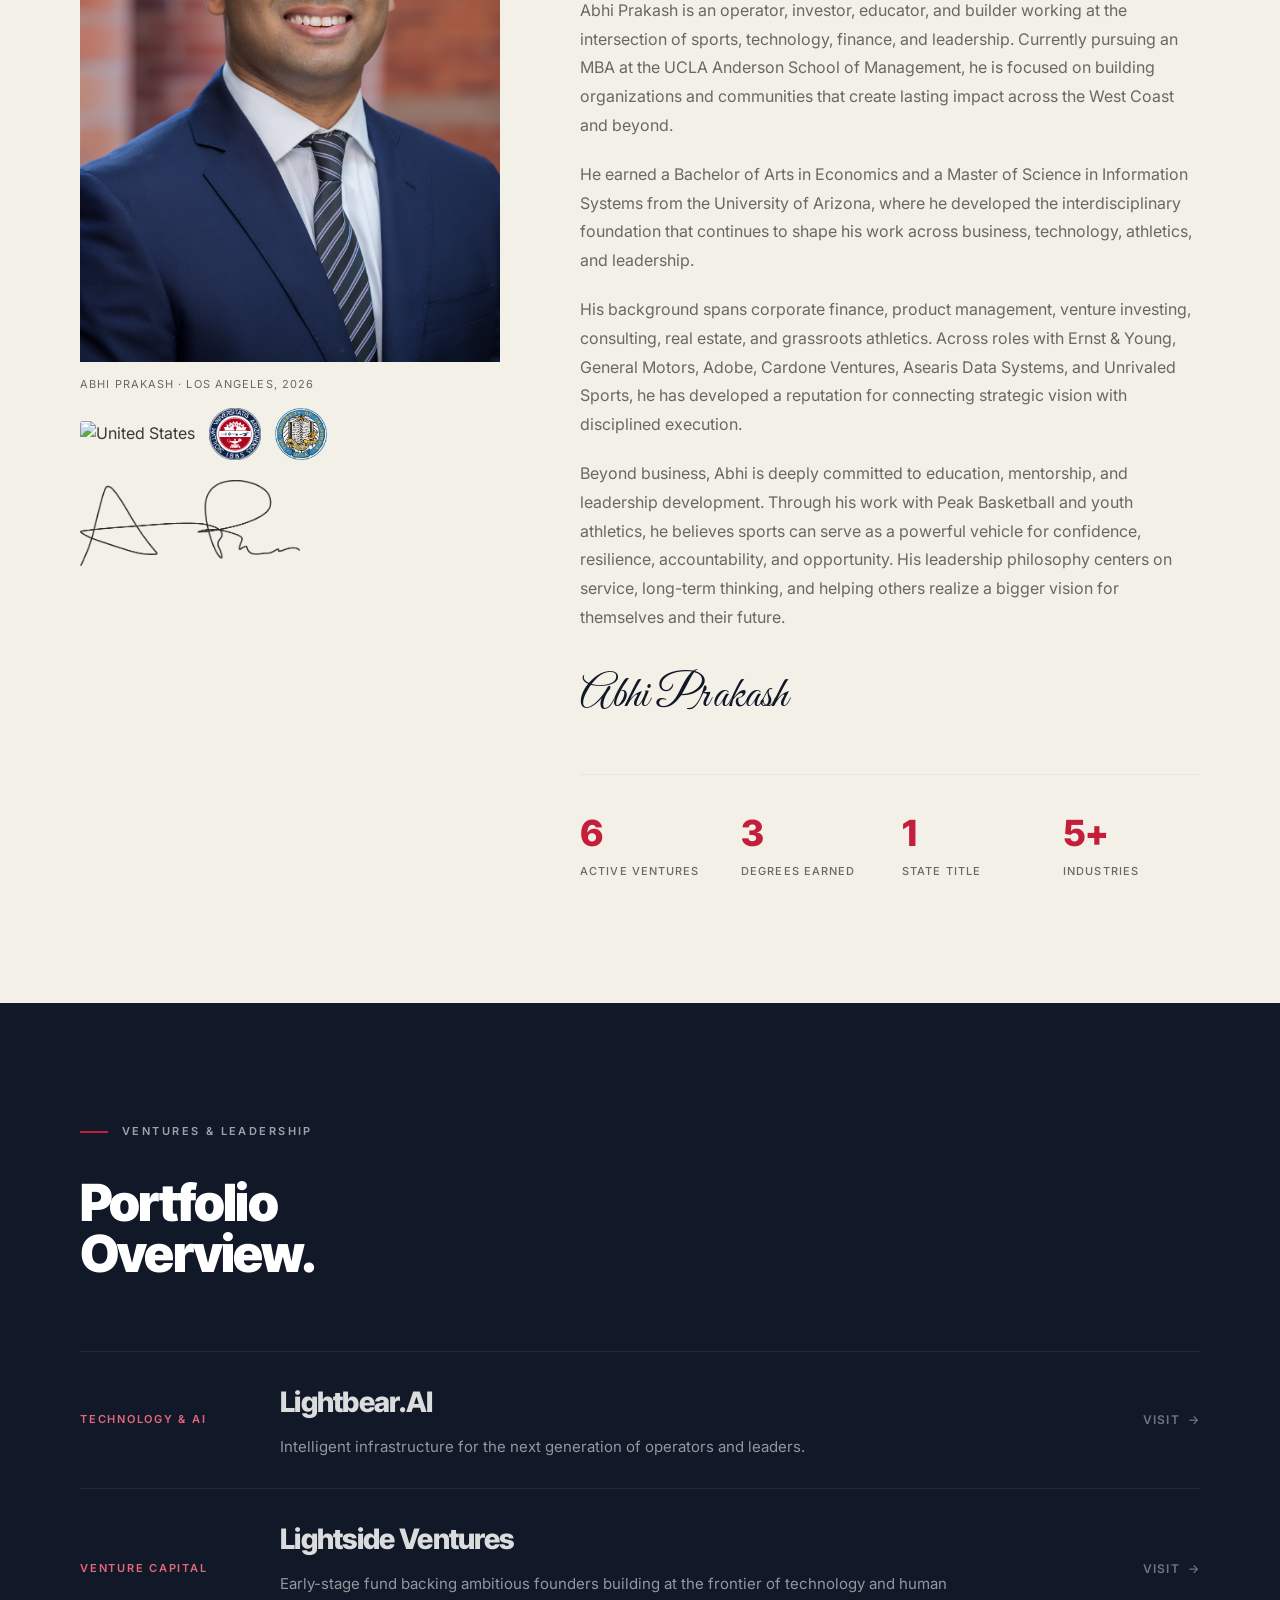
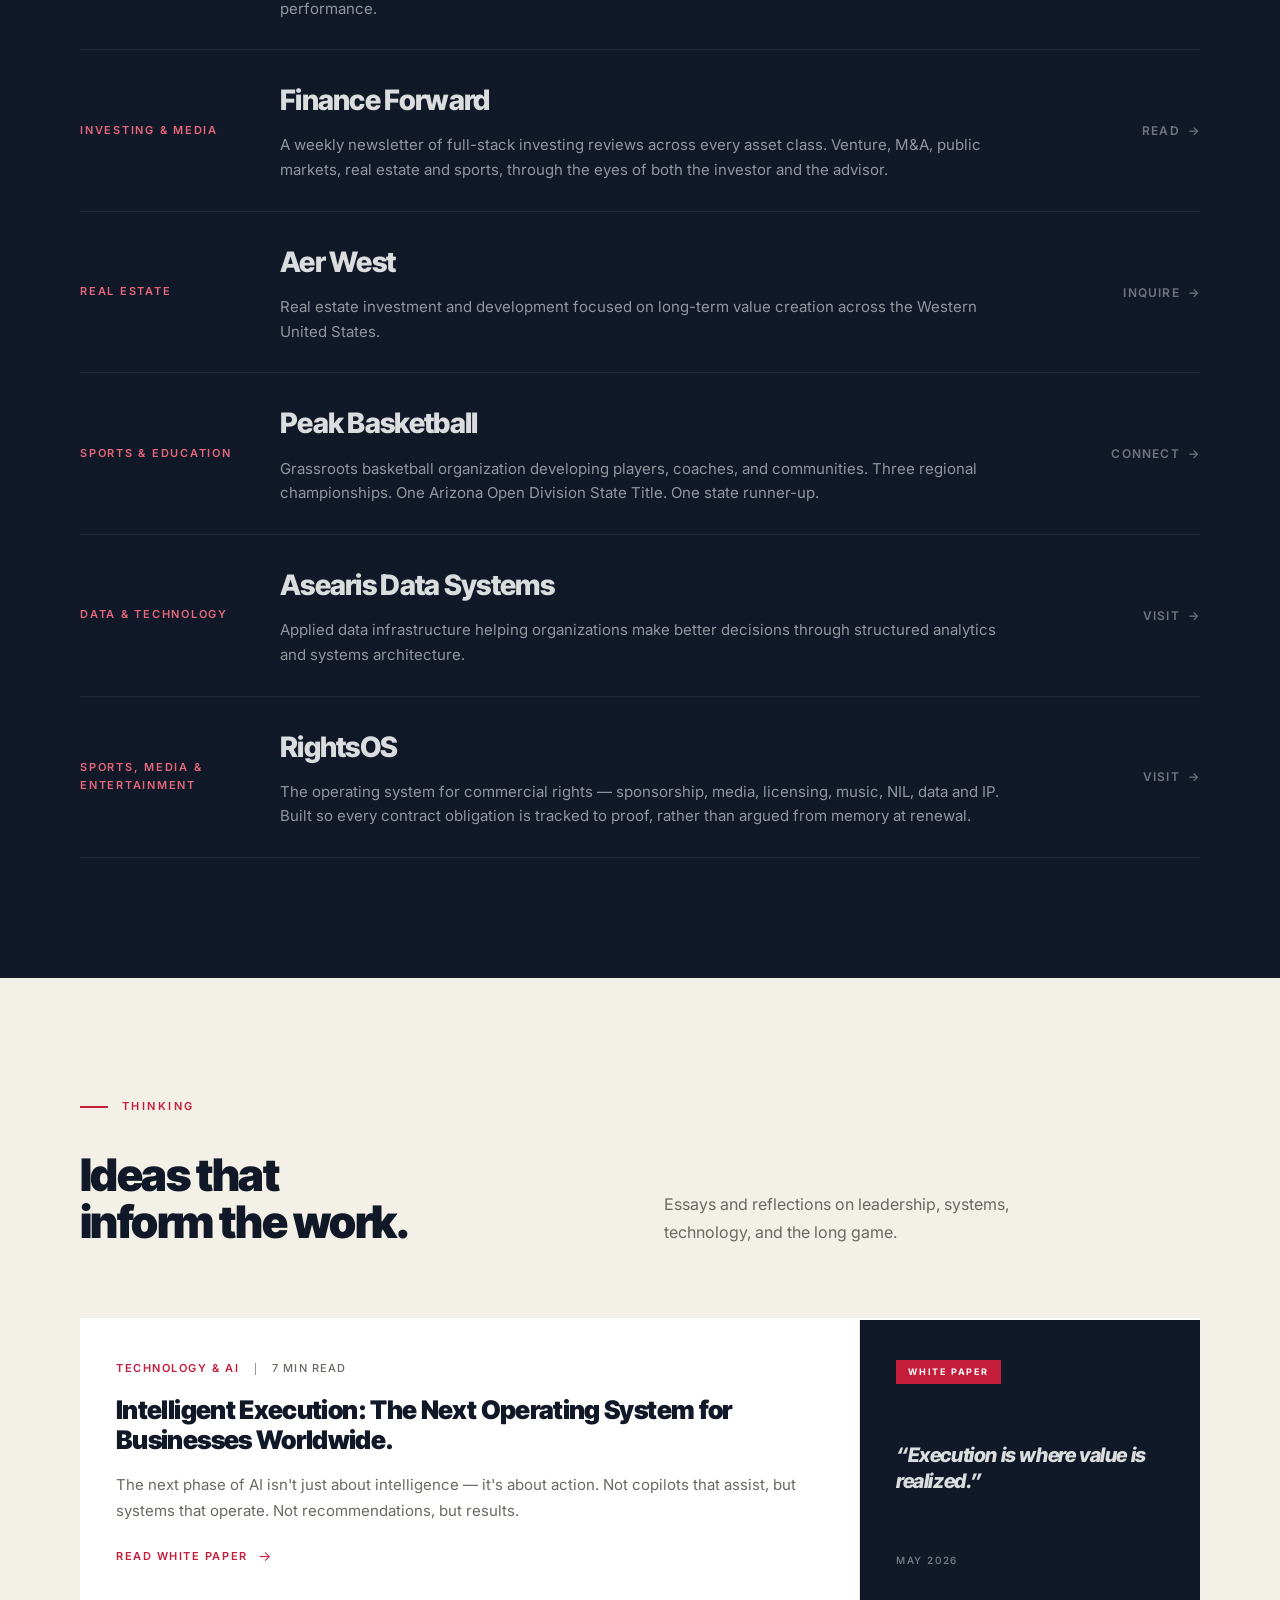
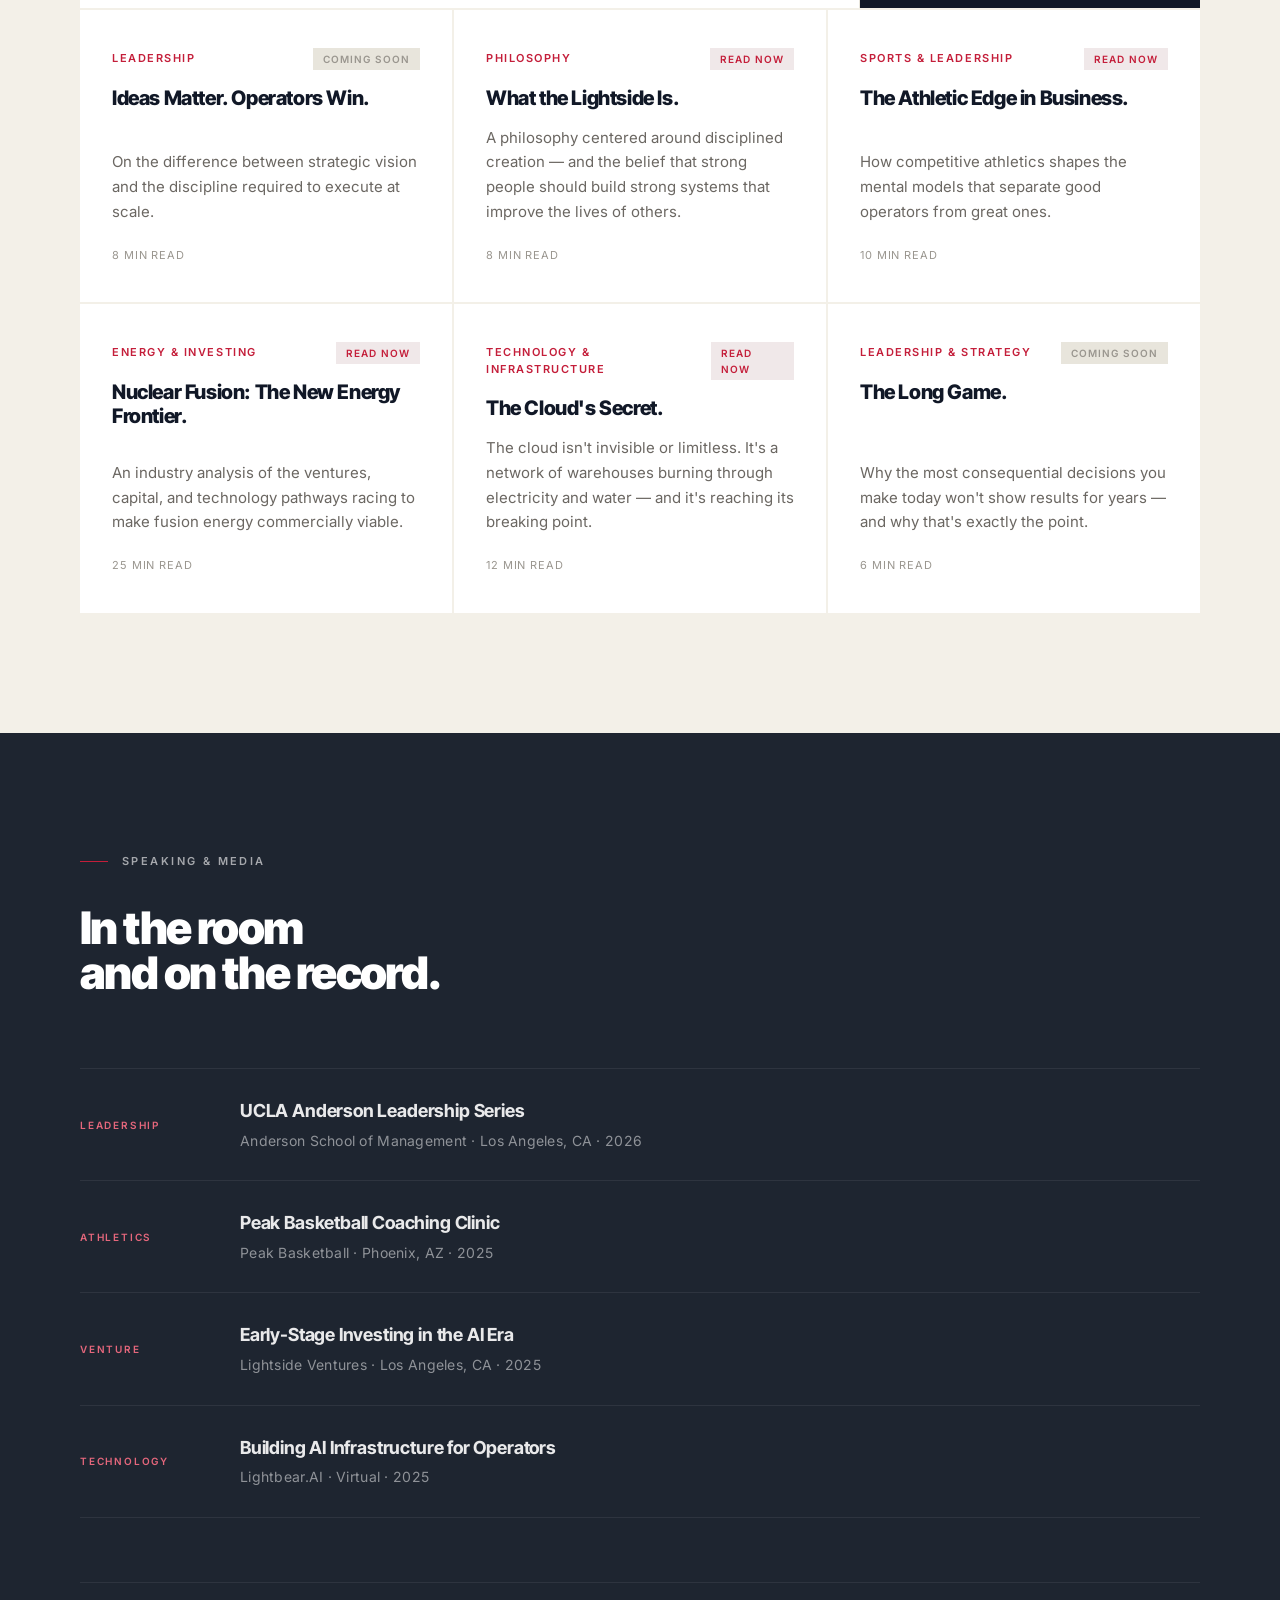
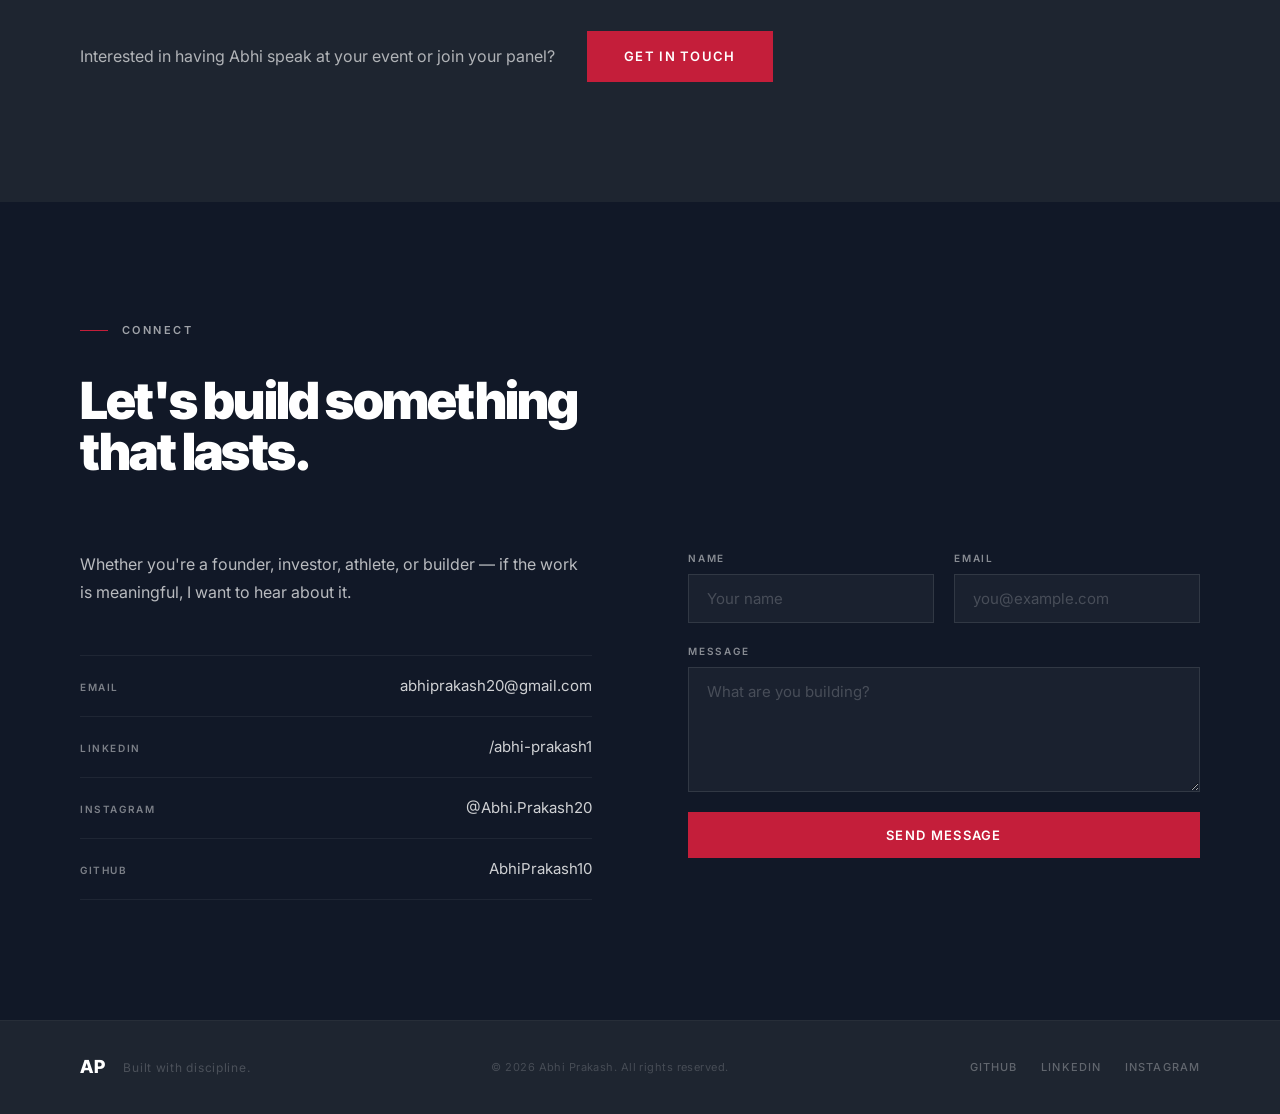
==== commit a29e8050: "Make the Finance Forward row link to Substack at every width The Read link is hidden under 640px, so" ====
--- a/index.html
+++ b/index.html
@@ -182,12 +182,12 @@
           </div>
         </div>
 
-        <div class="venture-item reveal">
+        <div class="venture-item venture-item--link reveal">
           <div class="venture-item__left">
             <span class="venture-cat">Investing &amp; Media</span>
           </div>
           <div class="venture-item__center">
-            <h3 class="venture-name">Finance Forward</h3>
+            <h3 class="venture-name"><a href="https://abhiprakash.substack.com" target="_blank" rel="noopener" class="venture-item__stretch">Finance Forward</a></h3>
             <p class="venture-desc">A weekly newsletter of full-stack investing reviews across every asset class. Venture, M&amp;A, public markets, real estate and sports, through the eyes of both the investor and the advisor.</p>
           </div>
           <div class="venture-item__right">
--- a/styles.css
+++ b/styles.css
@@ -531,6 +531,11 @@
 .venture-link:hover { color: var(--white); }
 .venture-arrow { transition: transform 0.2s var(--ease); }
 .venture-link:hover .venture-arrow { transform: translateX(4px); }
+
+/* Whole row clickable (the Read link is hidden on mobile) */
+.venture-item--link { cursor: pointer; }
+.venture-item__stretch { color: inherit; text-decoration: none; }
+.venture-item__stretch::after { content: ''; position: absolute; inset: 0; z-index: 1; }
 
 @media (max-width: 900px) {
   .venture-item { grid-template-columns: 140px 1fr; grid-template-rows: auto auto; }
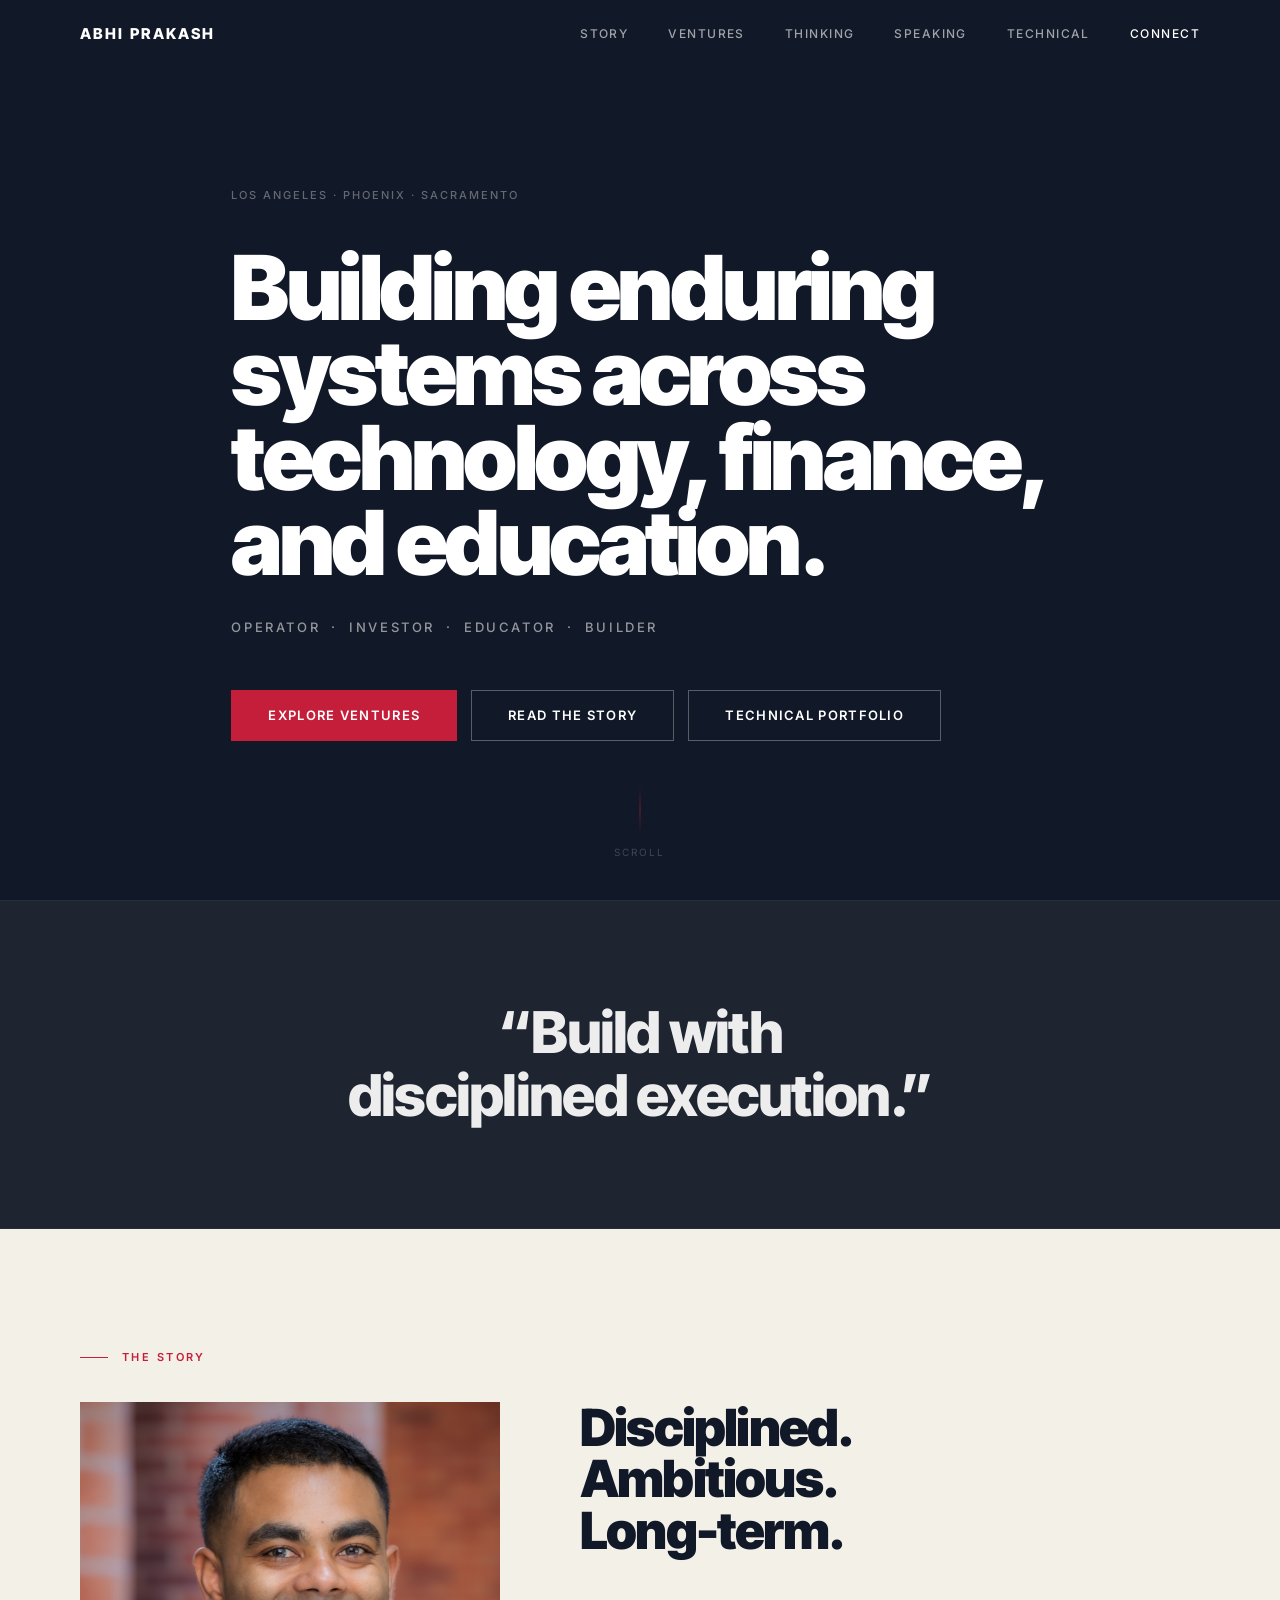
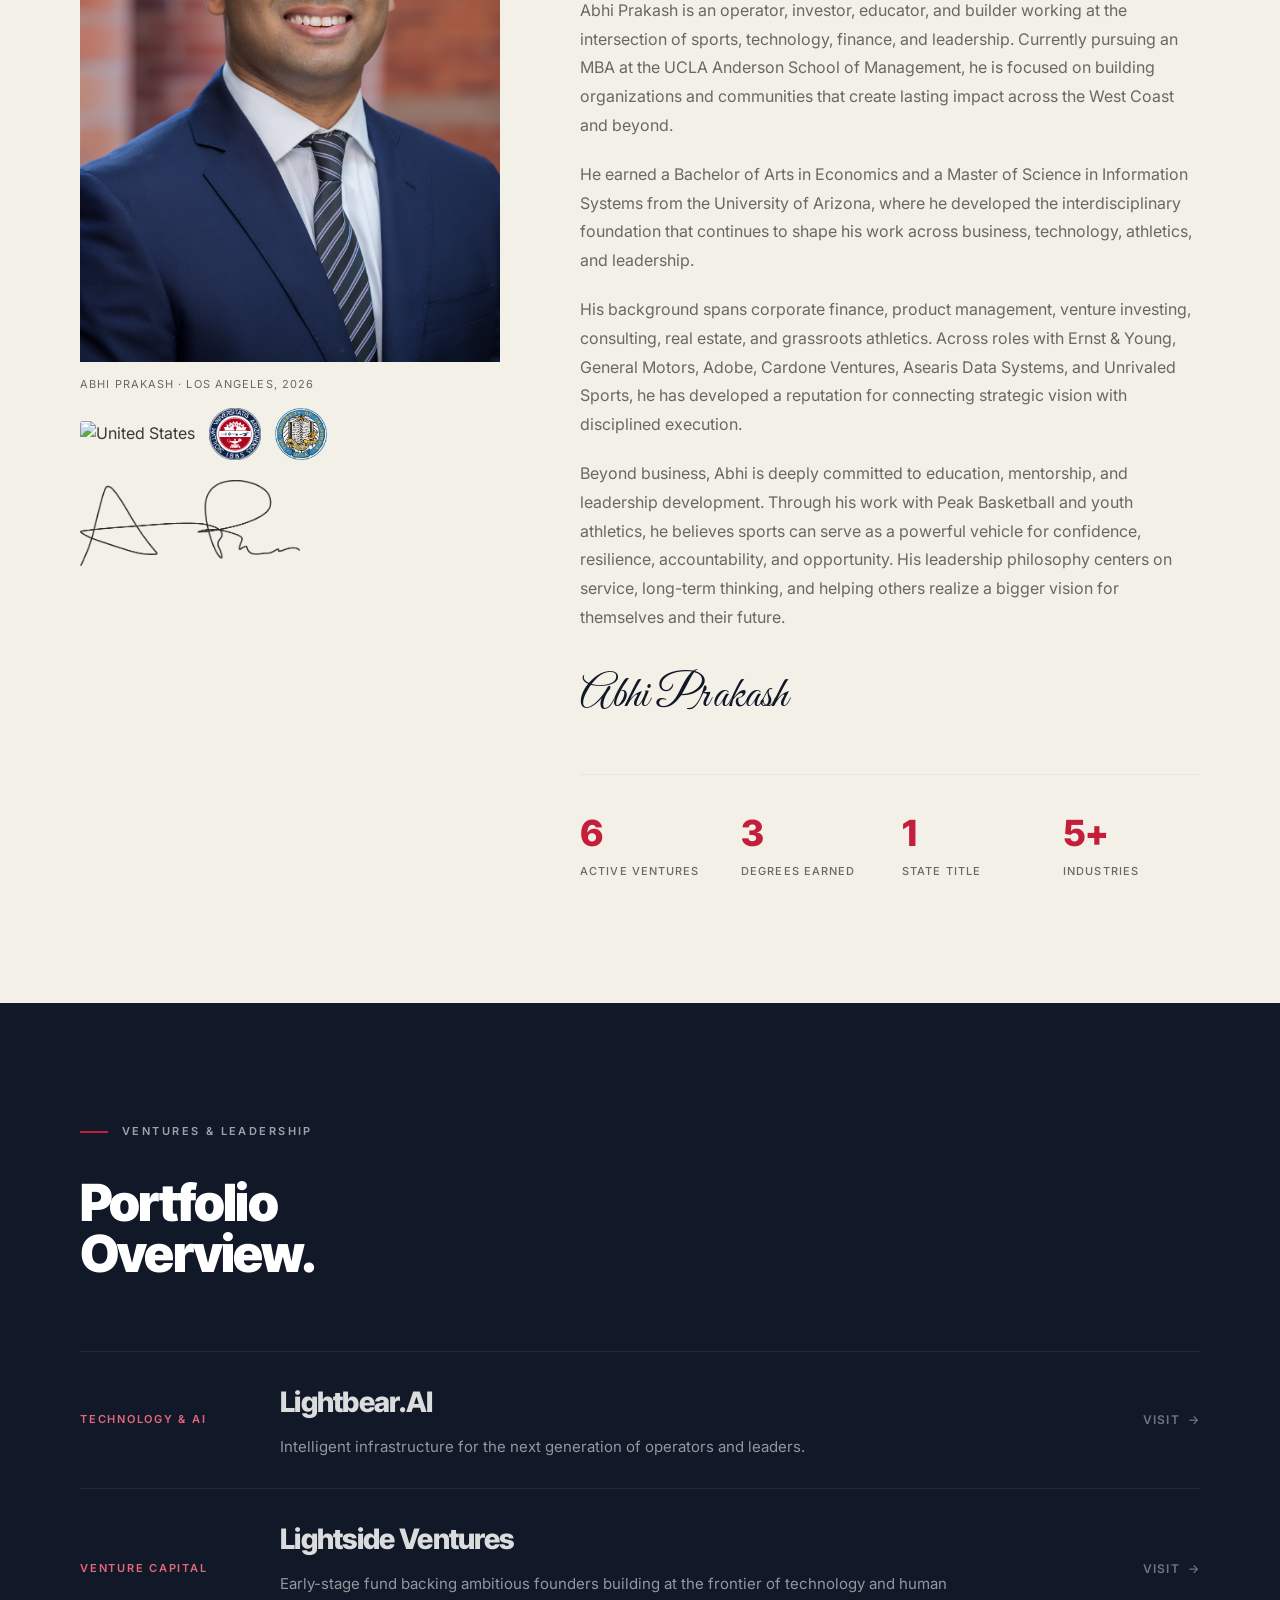
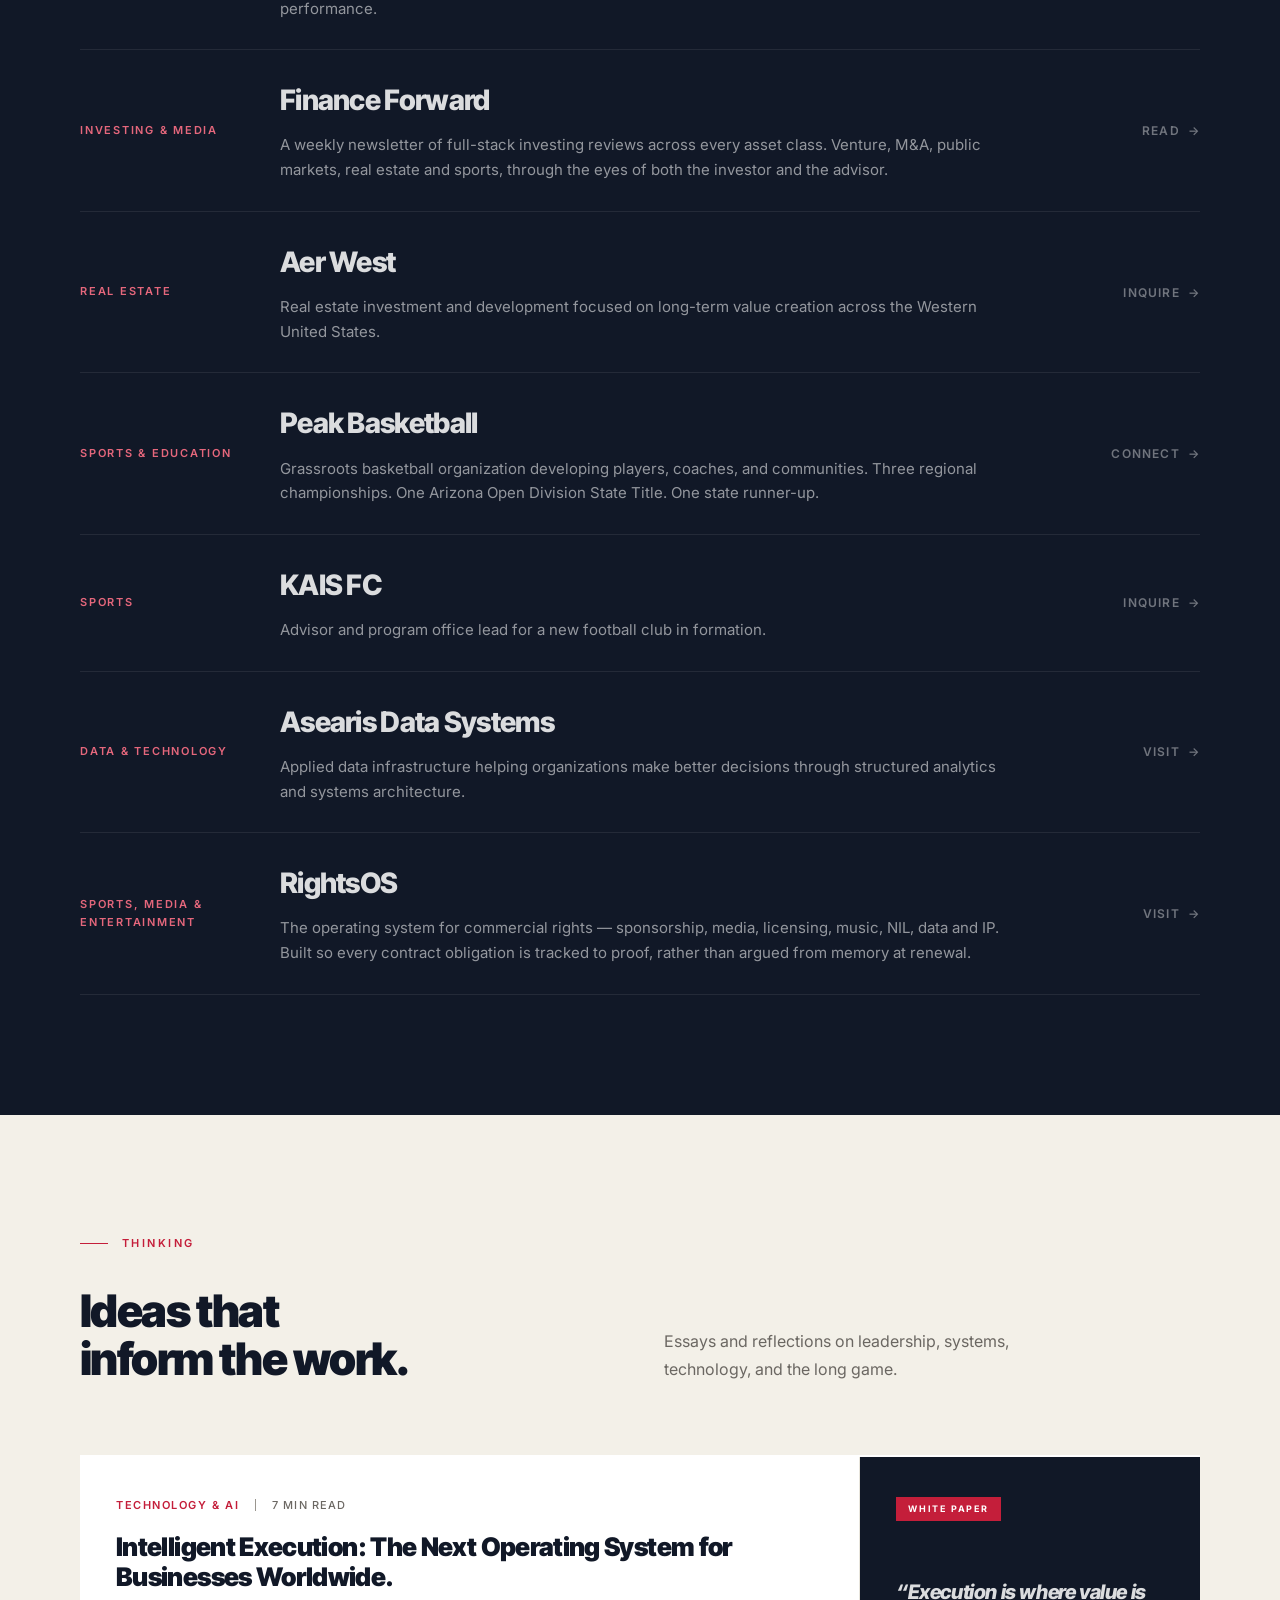
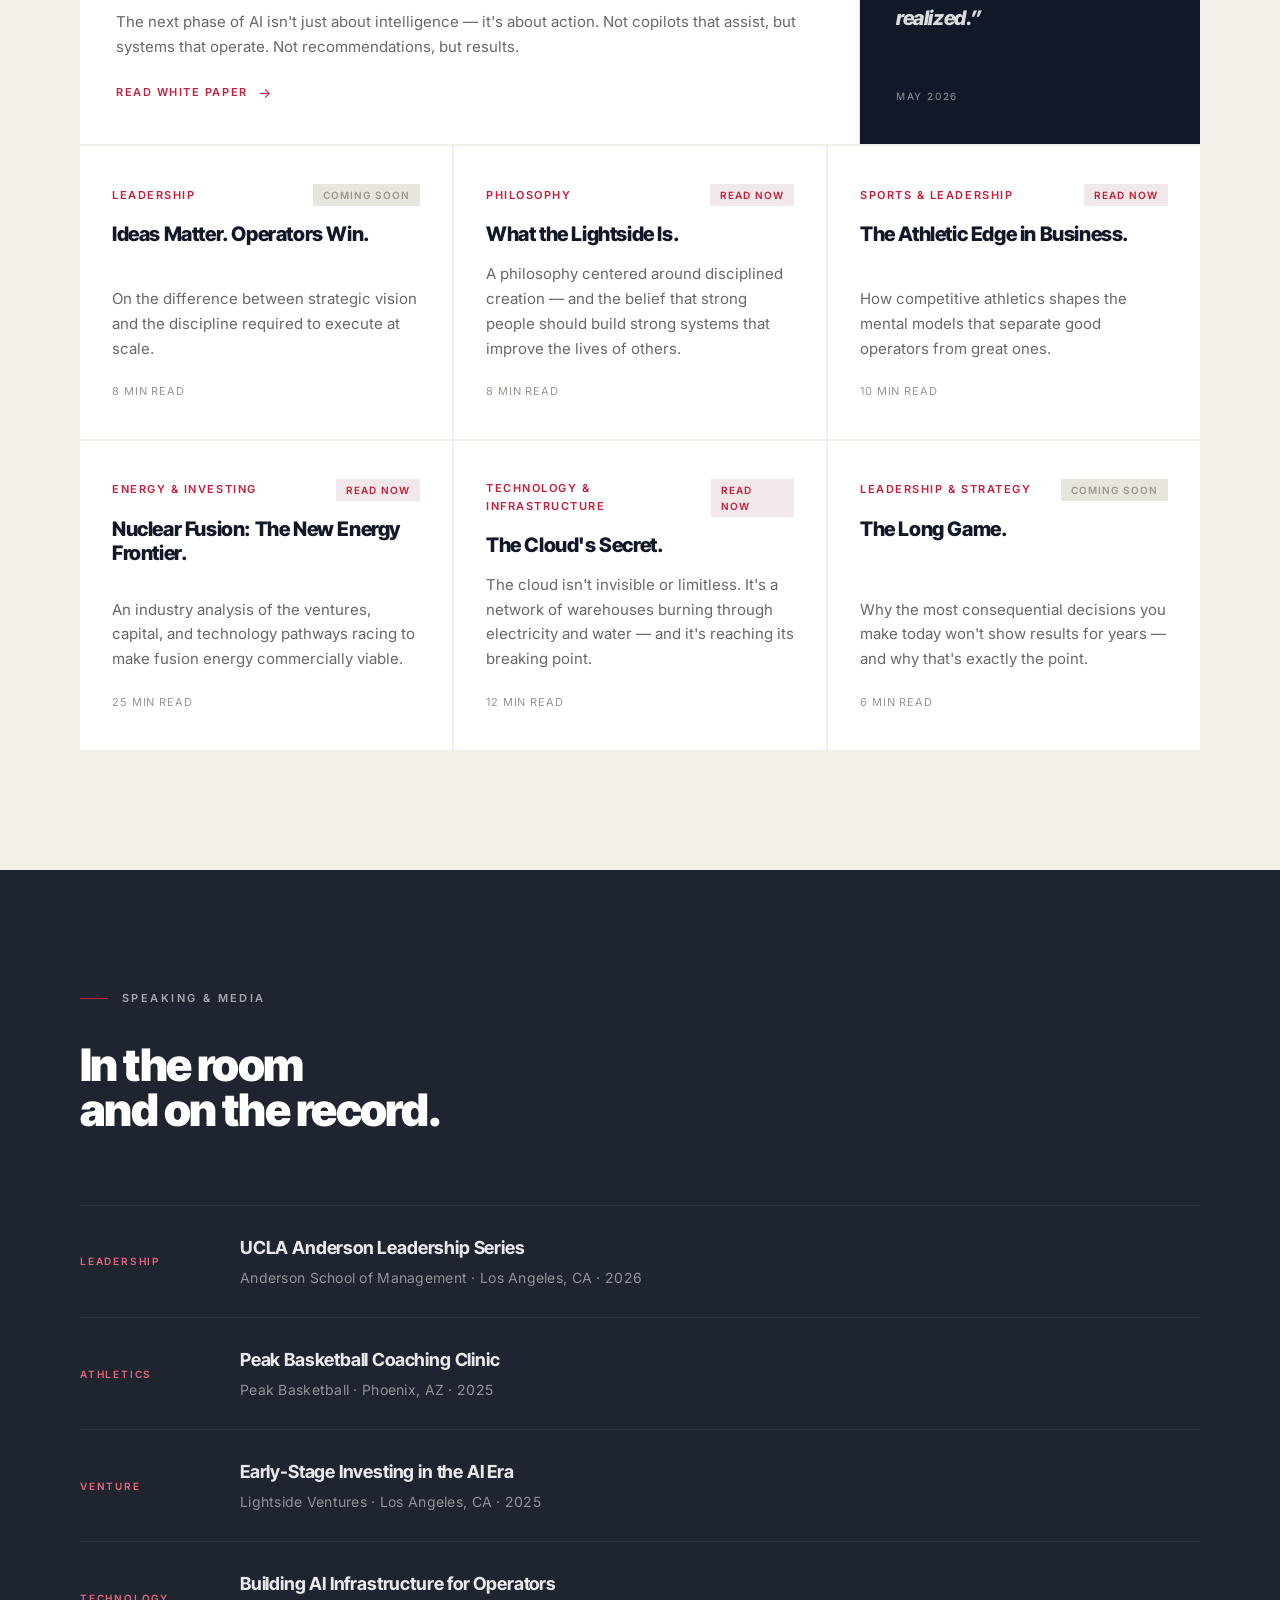
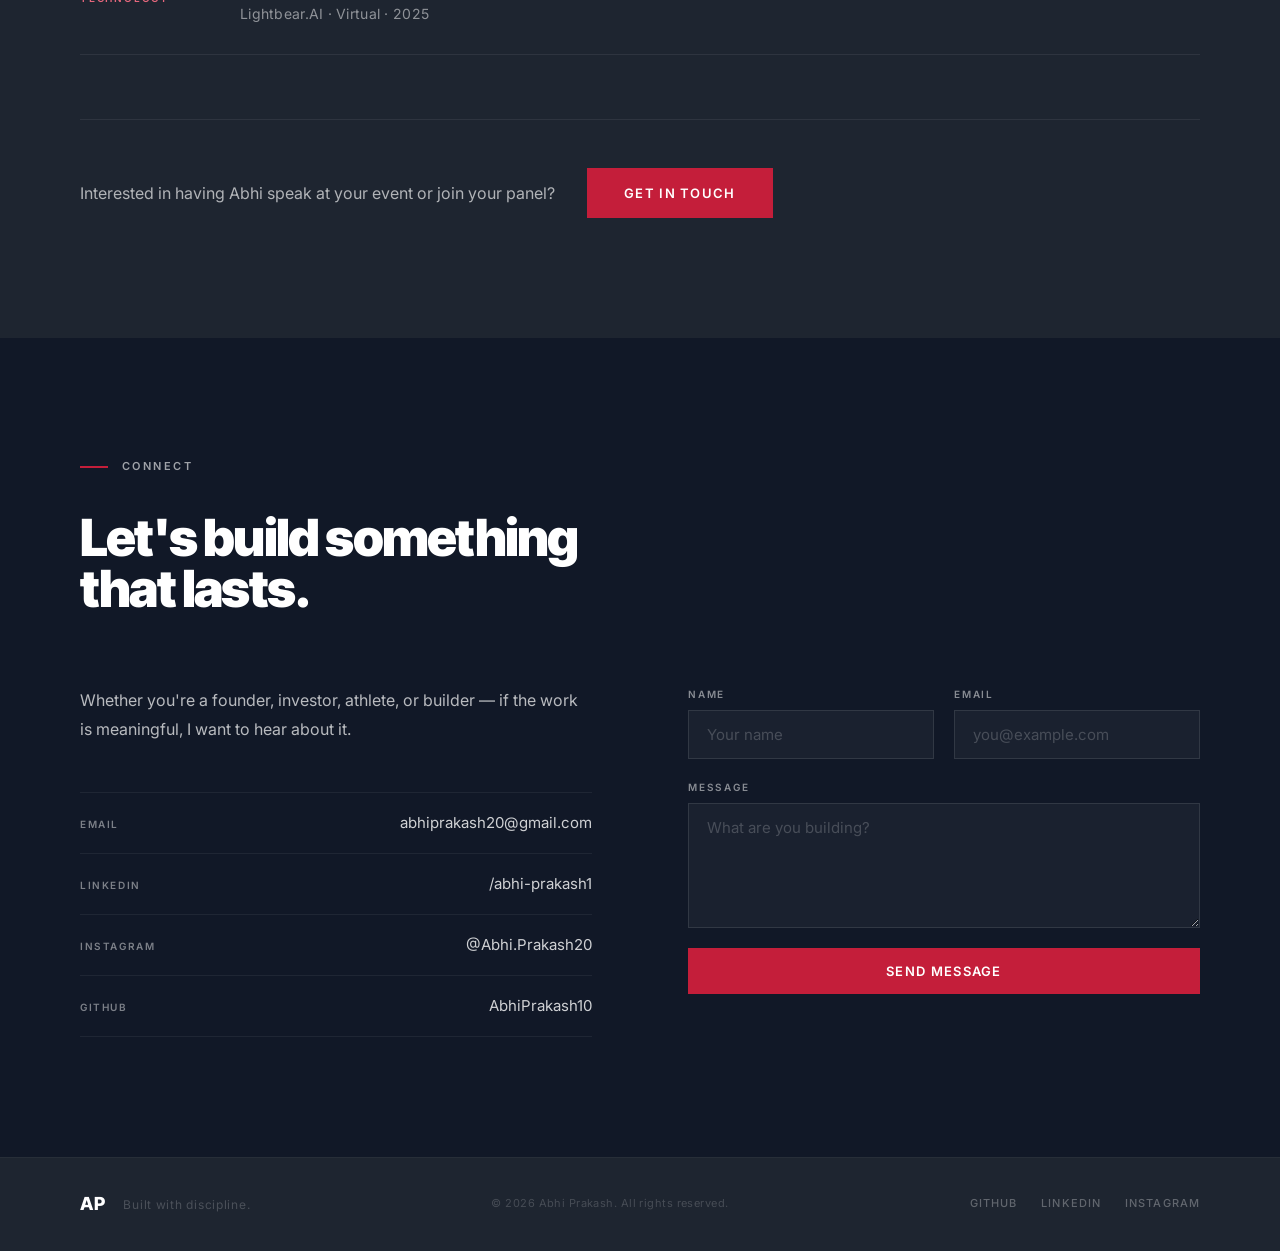
==== commit 4955e745: "Add KAIS FC to Ventures Co-Authored-By: Claude Opus 5.5 <noreply@anthropic.com>" ====
--- a/index.html
+++ b/index.html
@@ -223,6 +223,19 @@
 
         <div class="venture-item reveal">
           <div class="venture-item__left">
+            <span class="venture-cat">Sports</span>
+          </div>
+          <div class="venture-item__center">
+            <h3 class="venture-name">KAIS FC</h3>
+            <p class="venture-desc">Advisor and program office lead for a new football club in formation.</p>
+          </div>
+          <div class="venture-item__right">
+            <a href="#contact" class="venture-link">Inquire <span class="venture-arrow">→</span></a>
+          </div>
+        </div>
+
+        <div class="venture-item reveal">
+          <div class="venture-item__left">
             <span class="venture-cat">Data &amp; Technology</span>
           </div>
           <div class="venture-item__center">
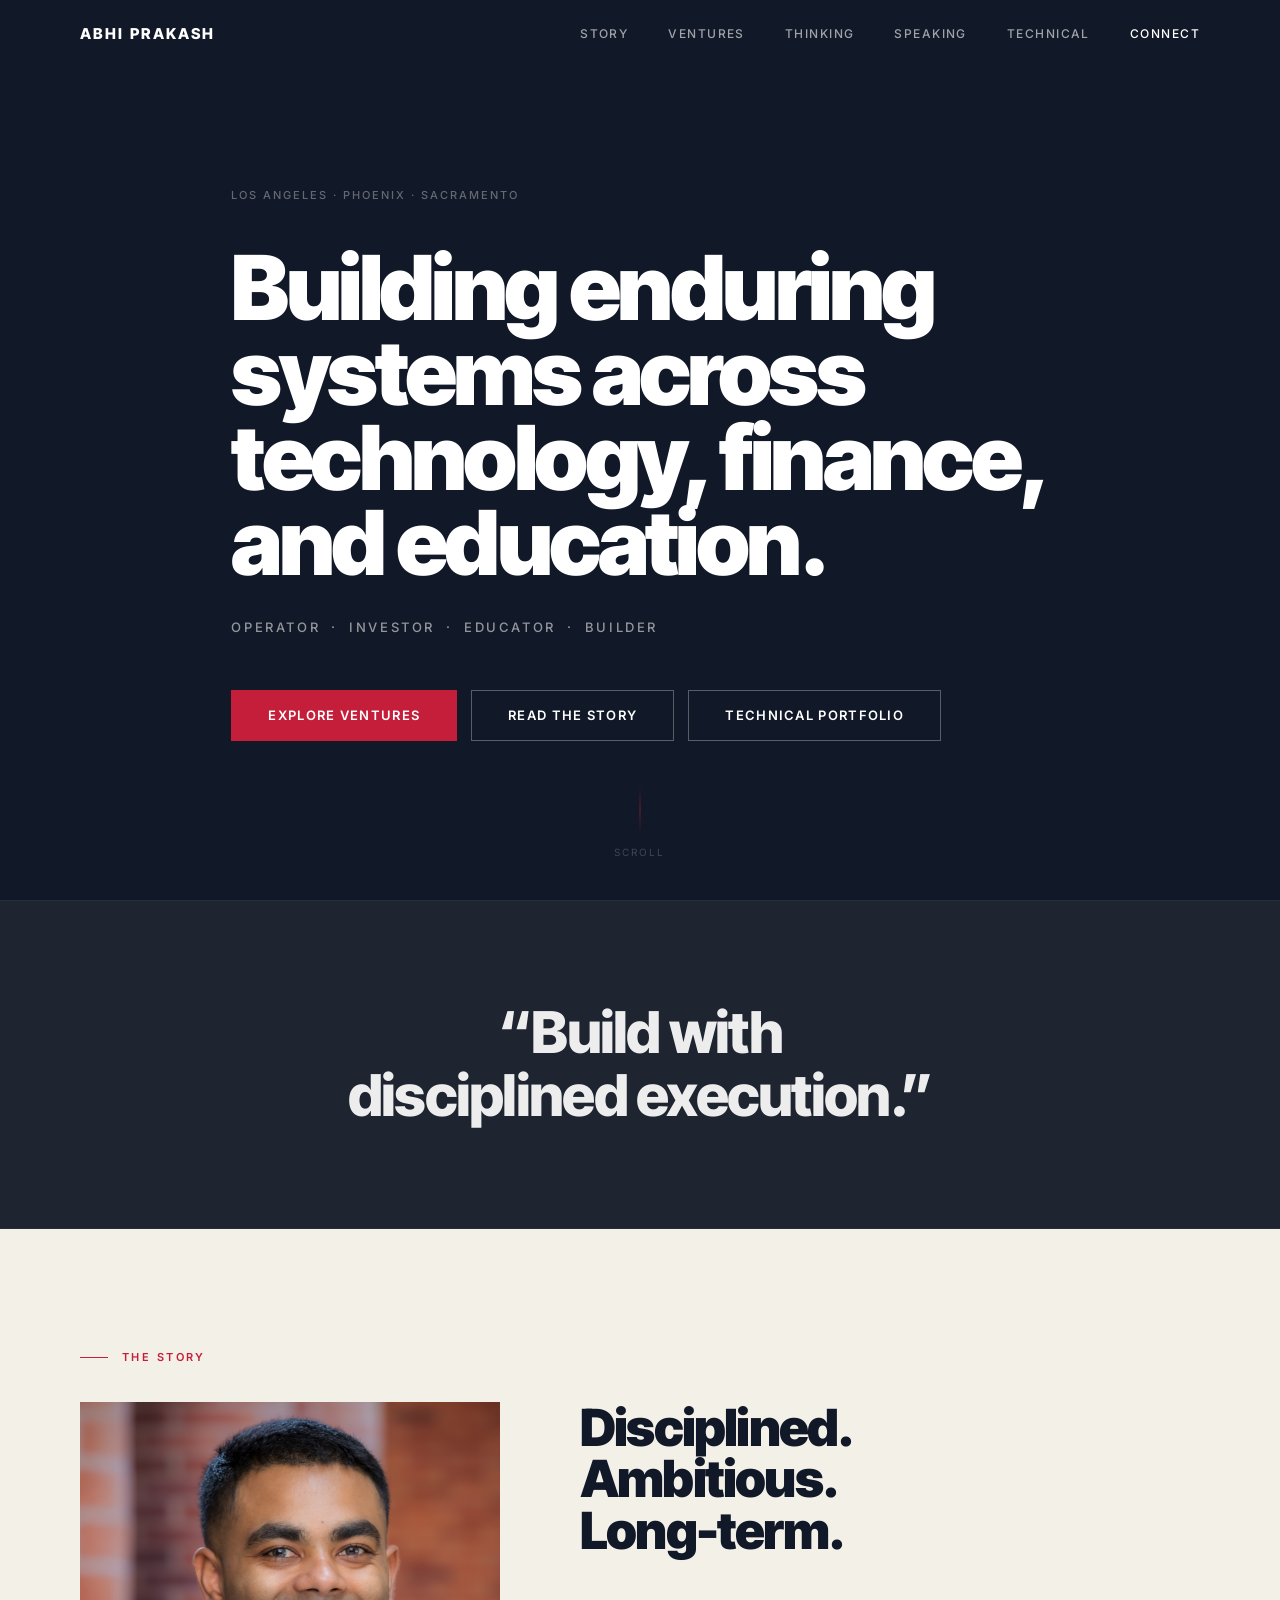
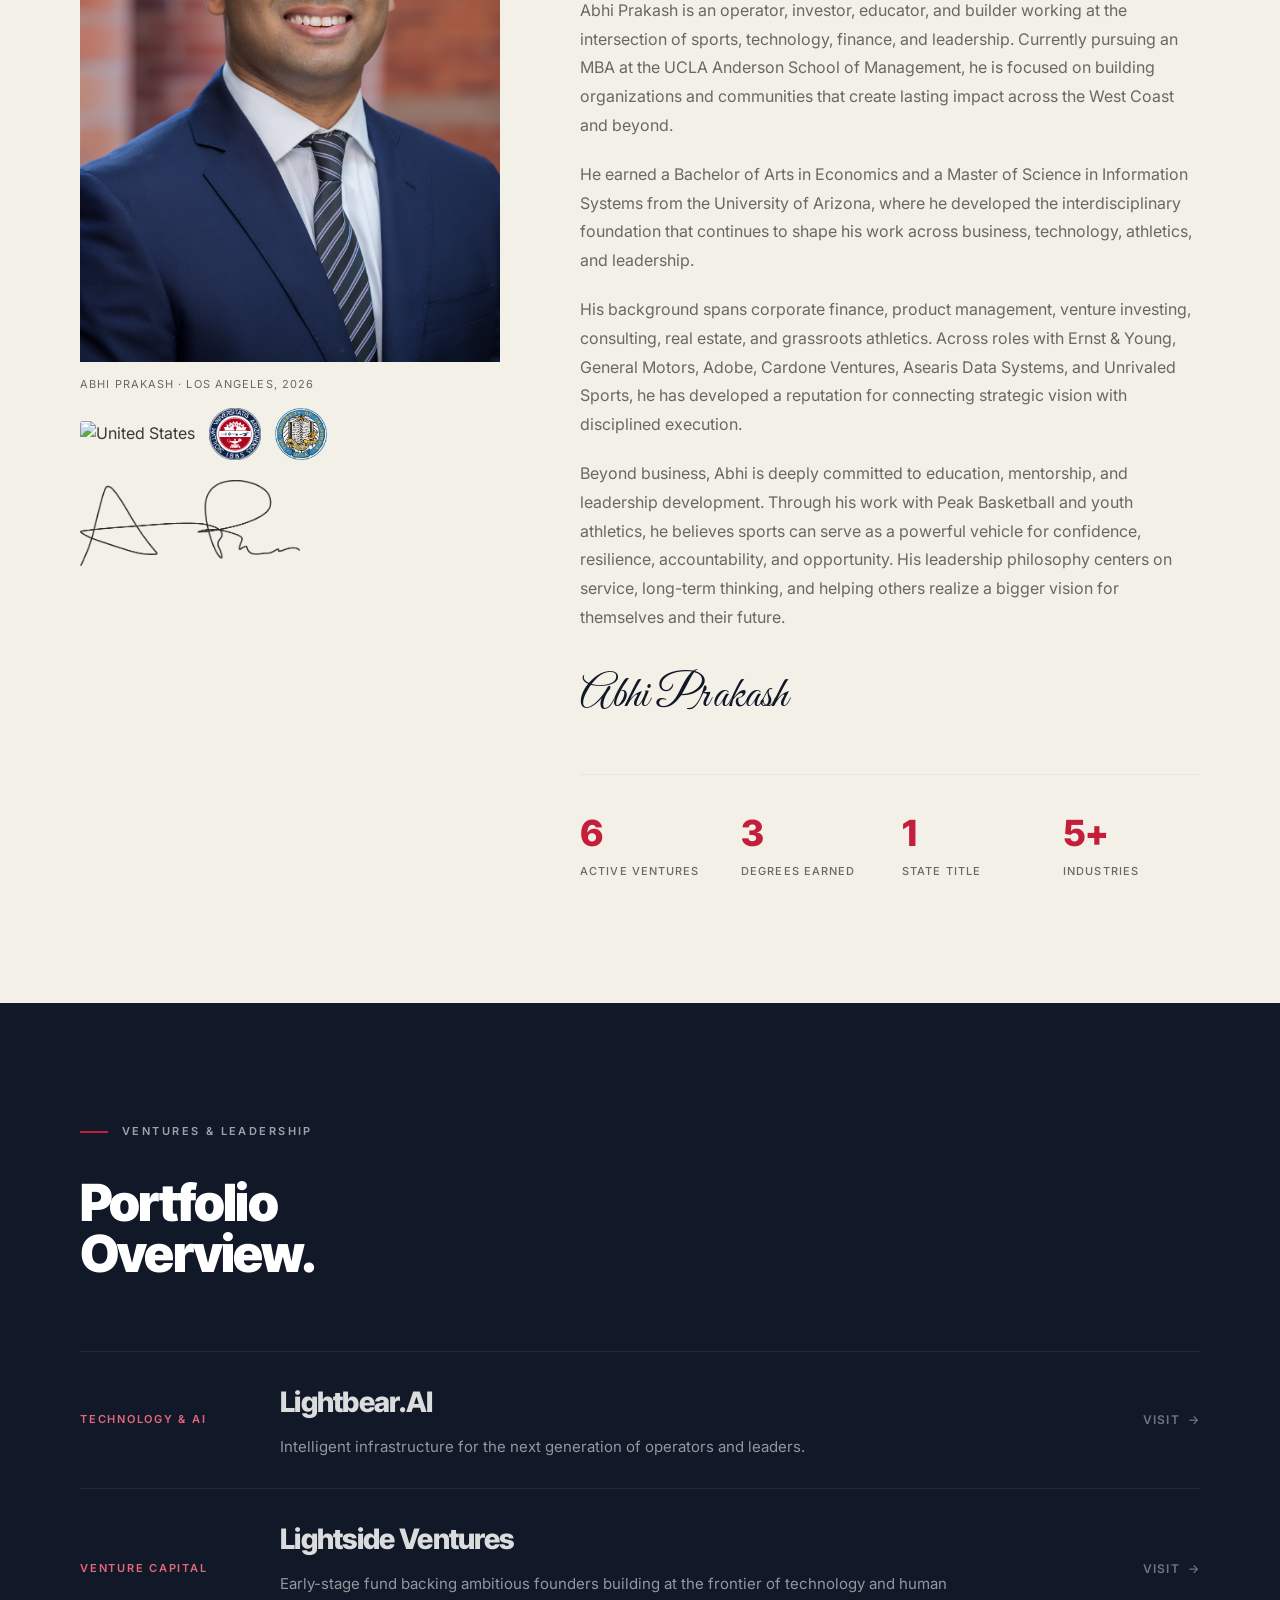
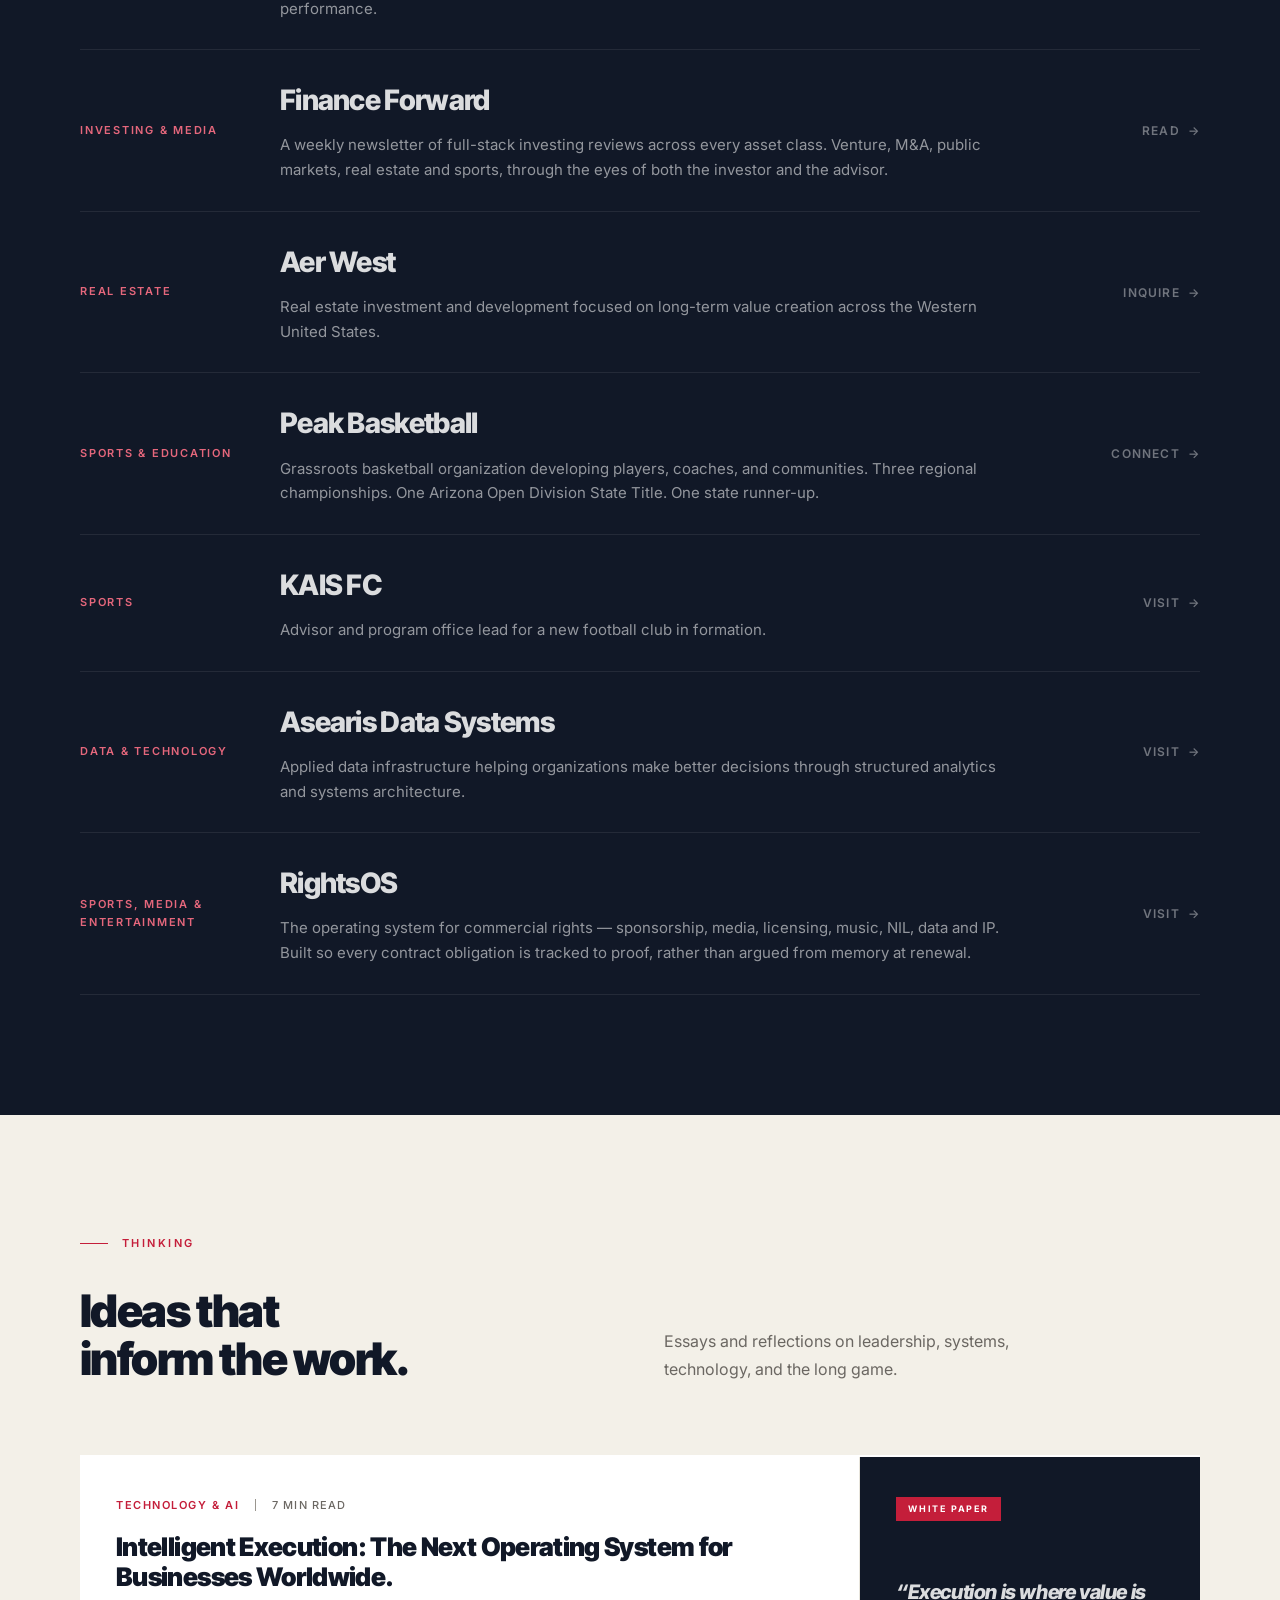
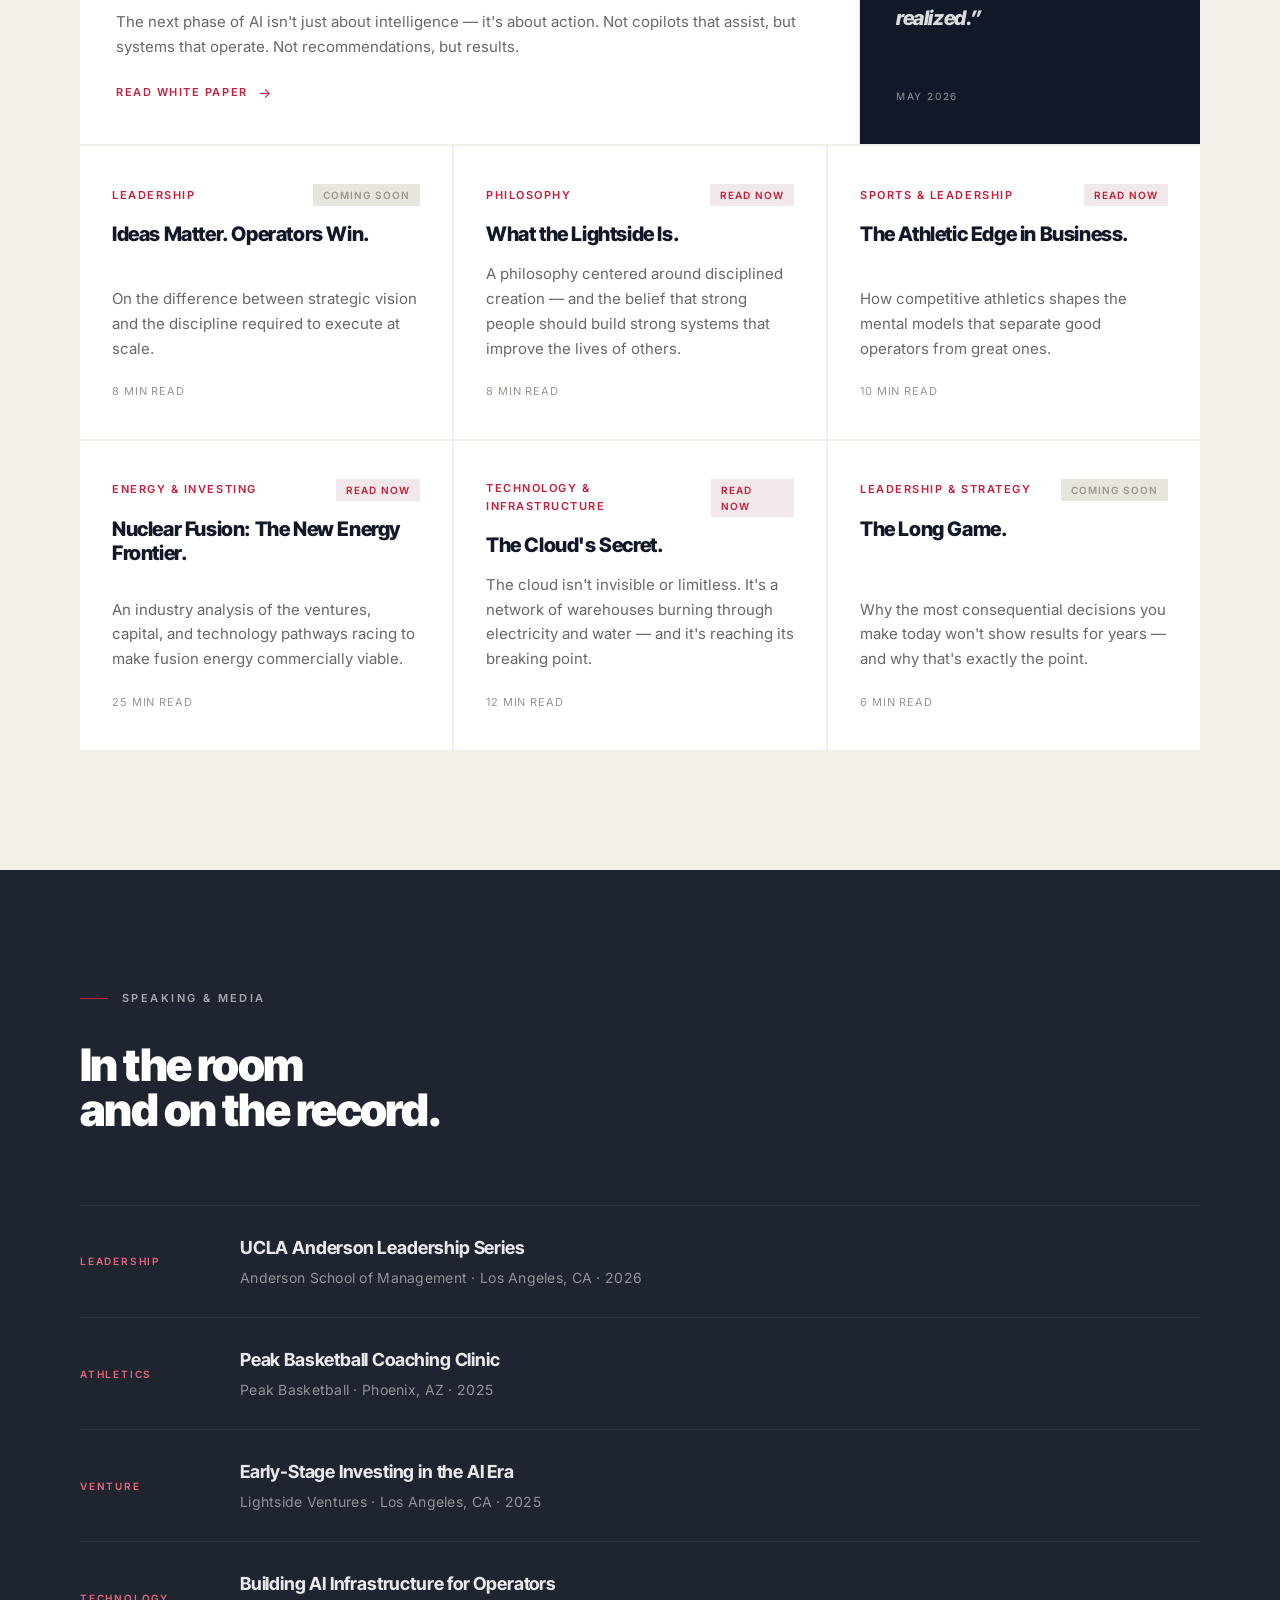
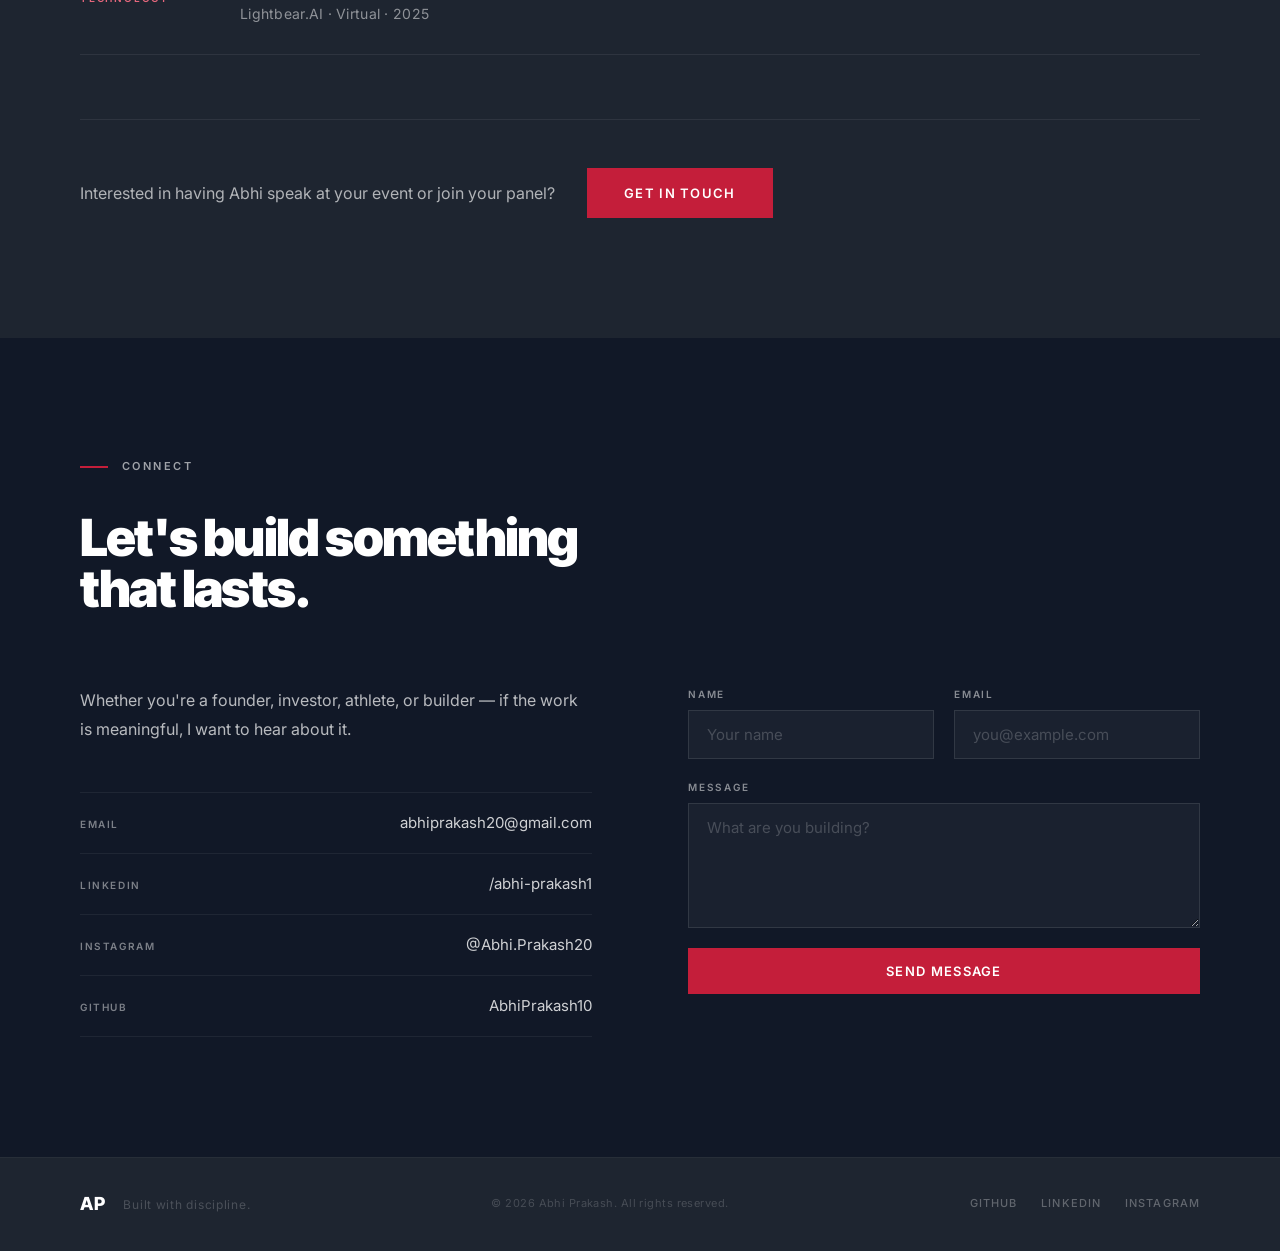
==== commit 56f3b3b8: "Link KAIS FC to kaisfc.com Co-Authored-By: Claude Opus 5.5 <noreply@anthropic.com>" ====
--- a/index.html
+++ b/index.html
@@ -221,16 +221,16 @@
           </div>
         </div>
 
-        <div class="venture-item reveal">
+        <div class="venture-item venture-item--link reveal">
           <div class="venture-item__left">
             <span class="venture-cat">Sports</span>
           </div>
           <div class="venture-item__center">
-            <h3 class="venture-name">KAIS FC</h3>
+            <h3 class="venture-name"><a href="https://kaisfc.com/" target="_blank" rel="noopener" class="venture-item__stretch">KAIS FC</a></h3>
             <p class="venture-desc">Advisor and program office lead for a new football club in formation.</p>
           </div>
           <div class="venture-item__right">
-            <a href="#contact" class="venture-link">Inquire <span class="venture-arrow">→</span></a>
+            <a href="https://kaisfc.com/" target="_blank" rel="noopener" class="venture-link">Visit <span class="venture-arrow">→</span></a>
           </div>
         </div>
 
